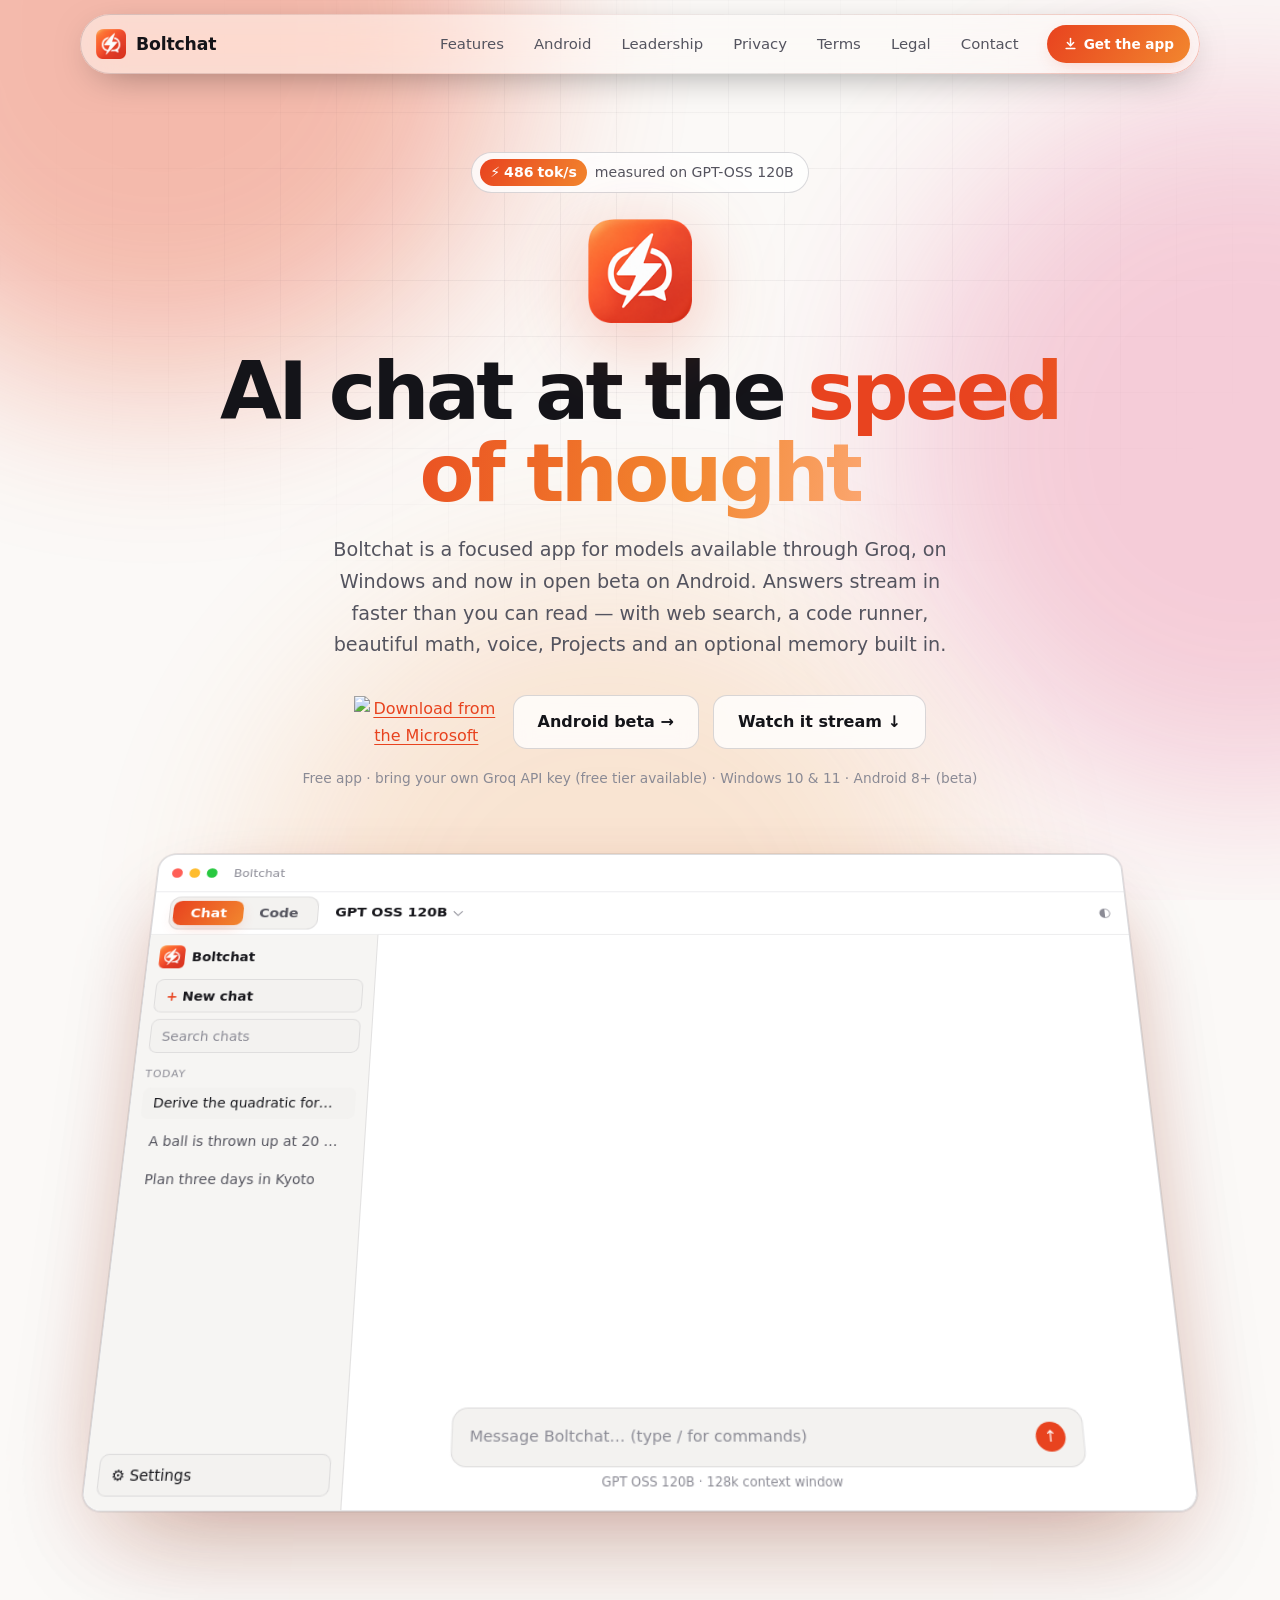
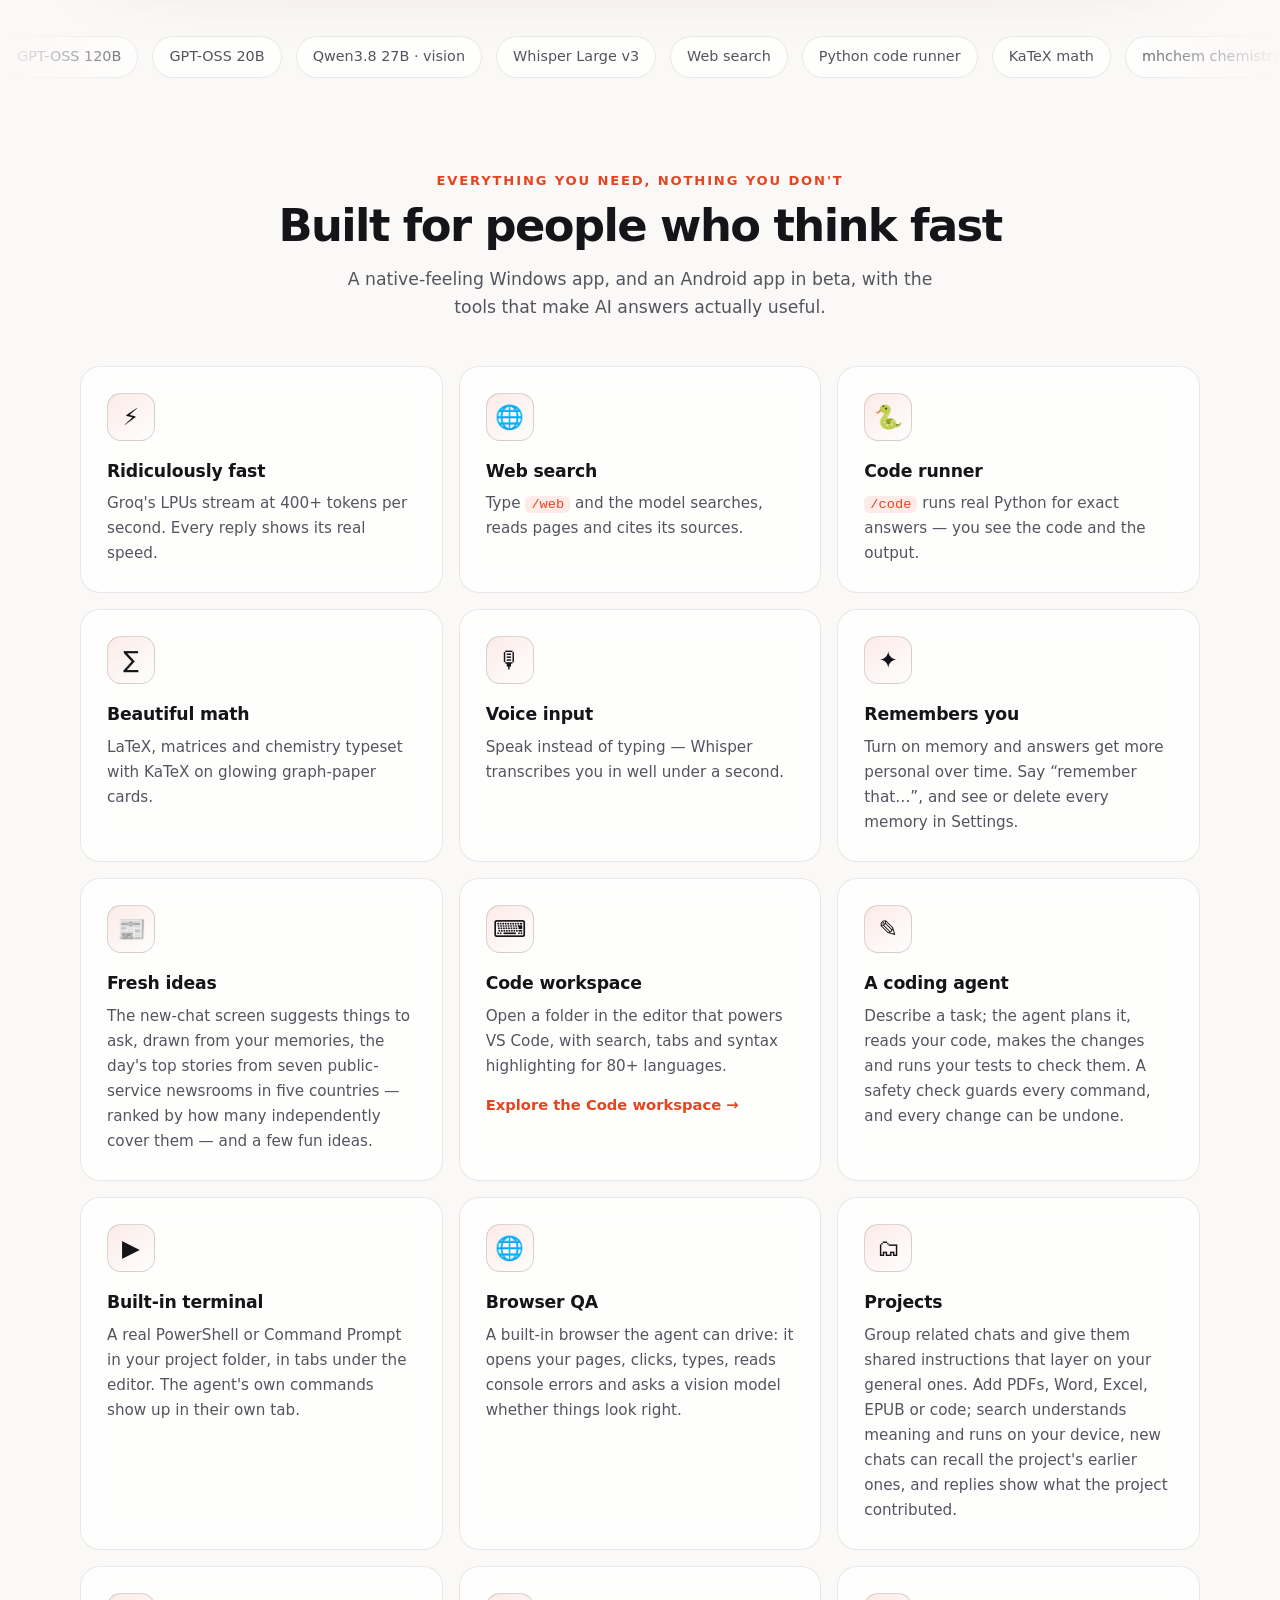
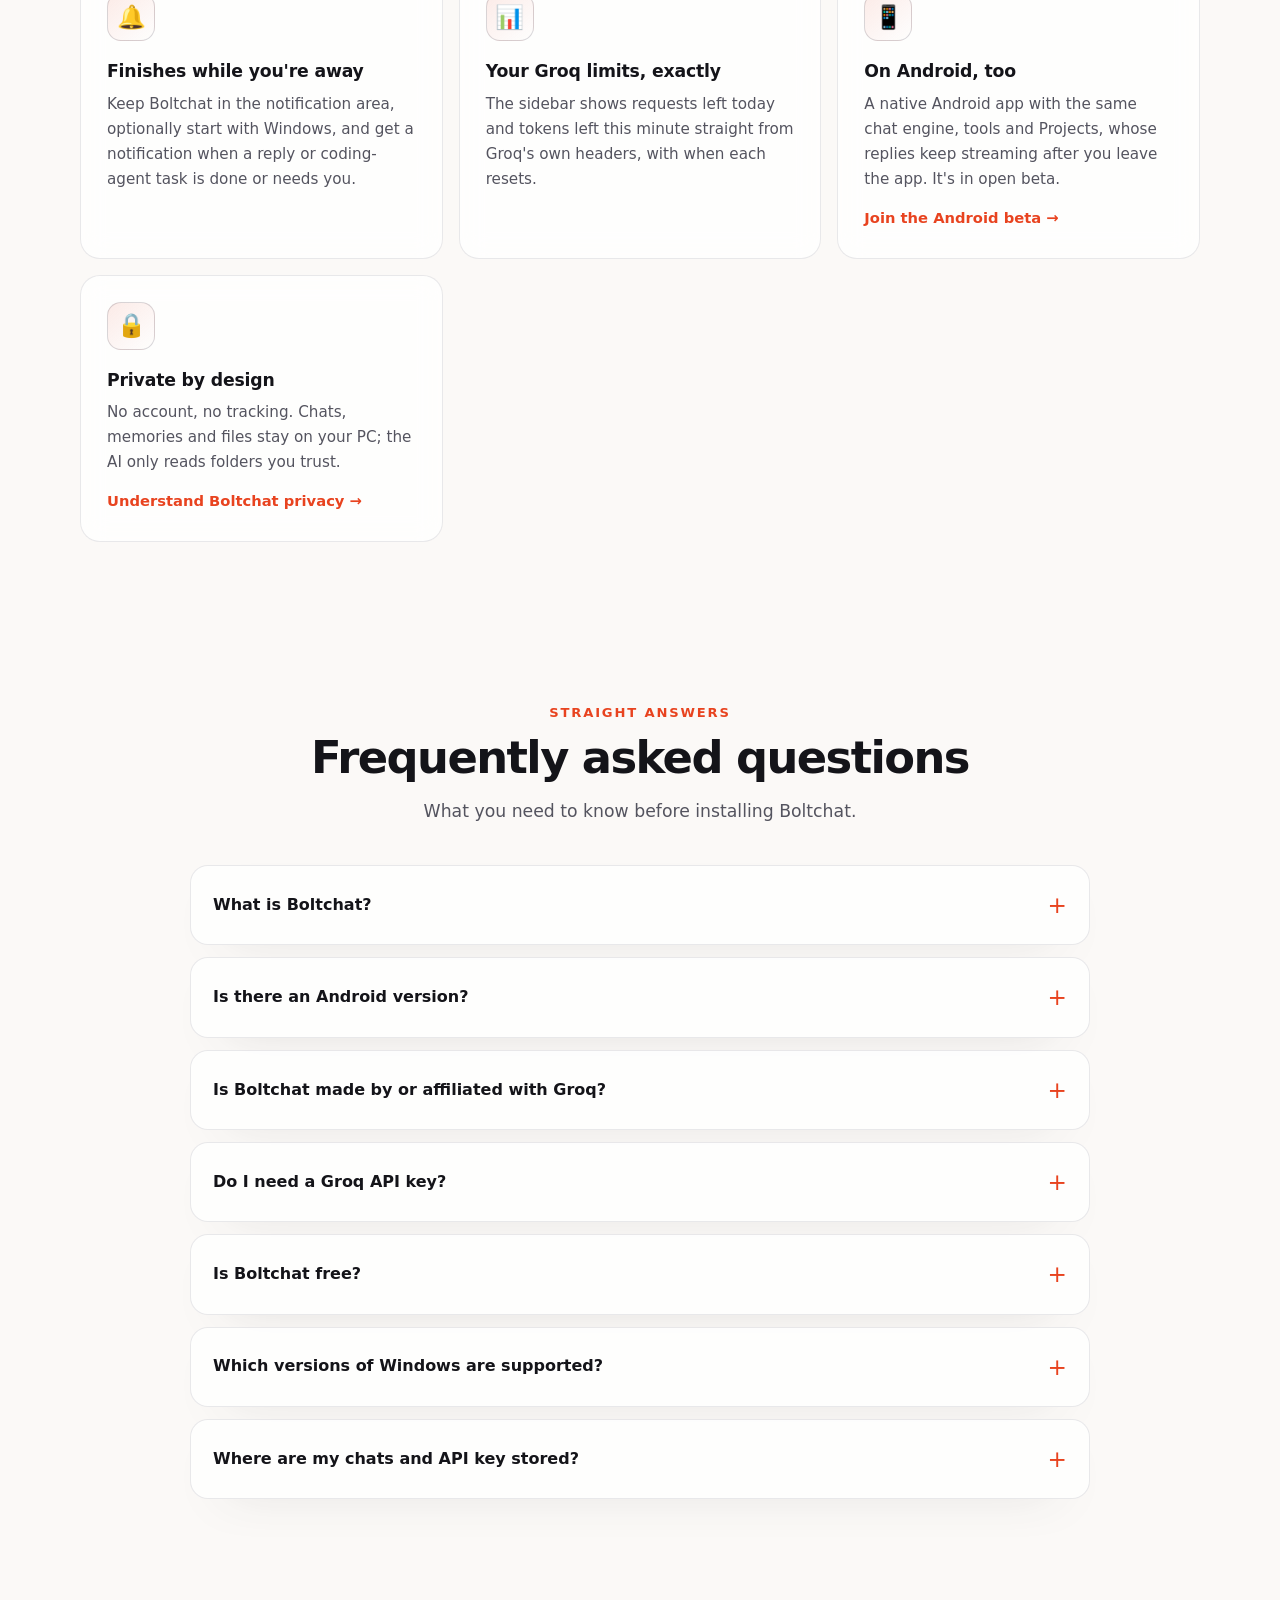
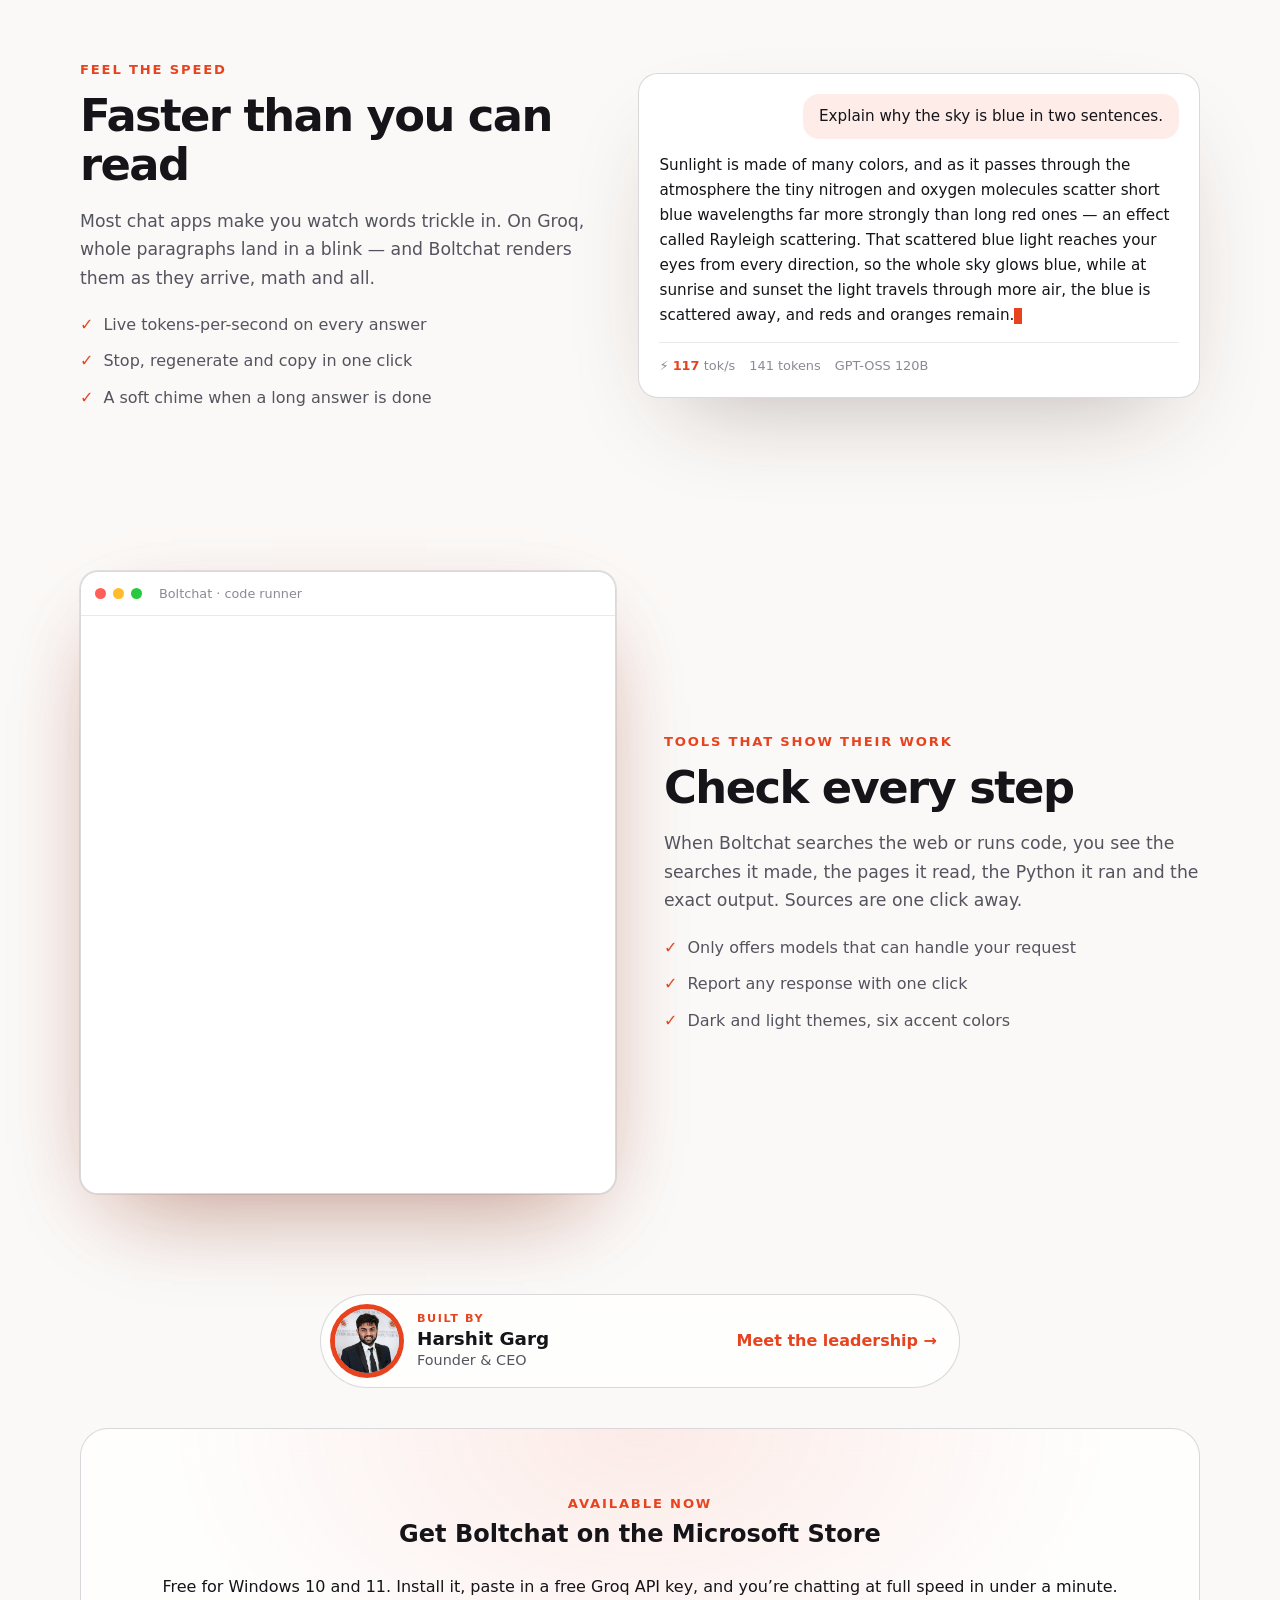
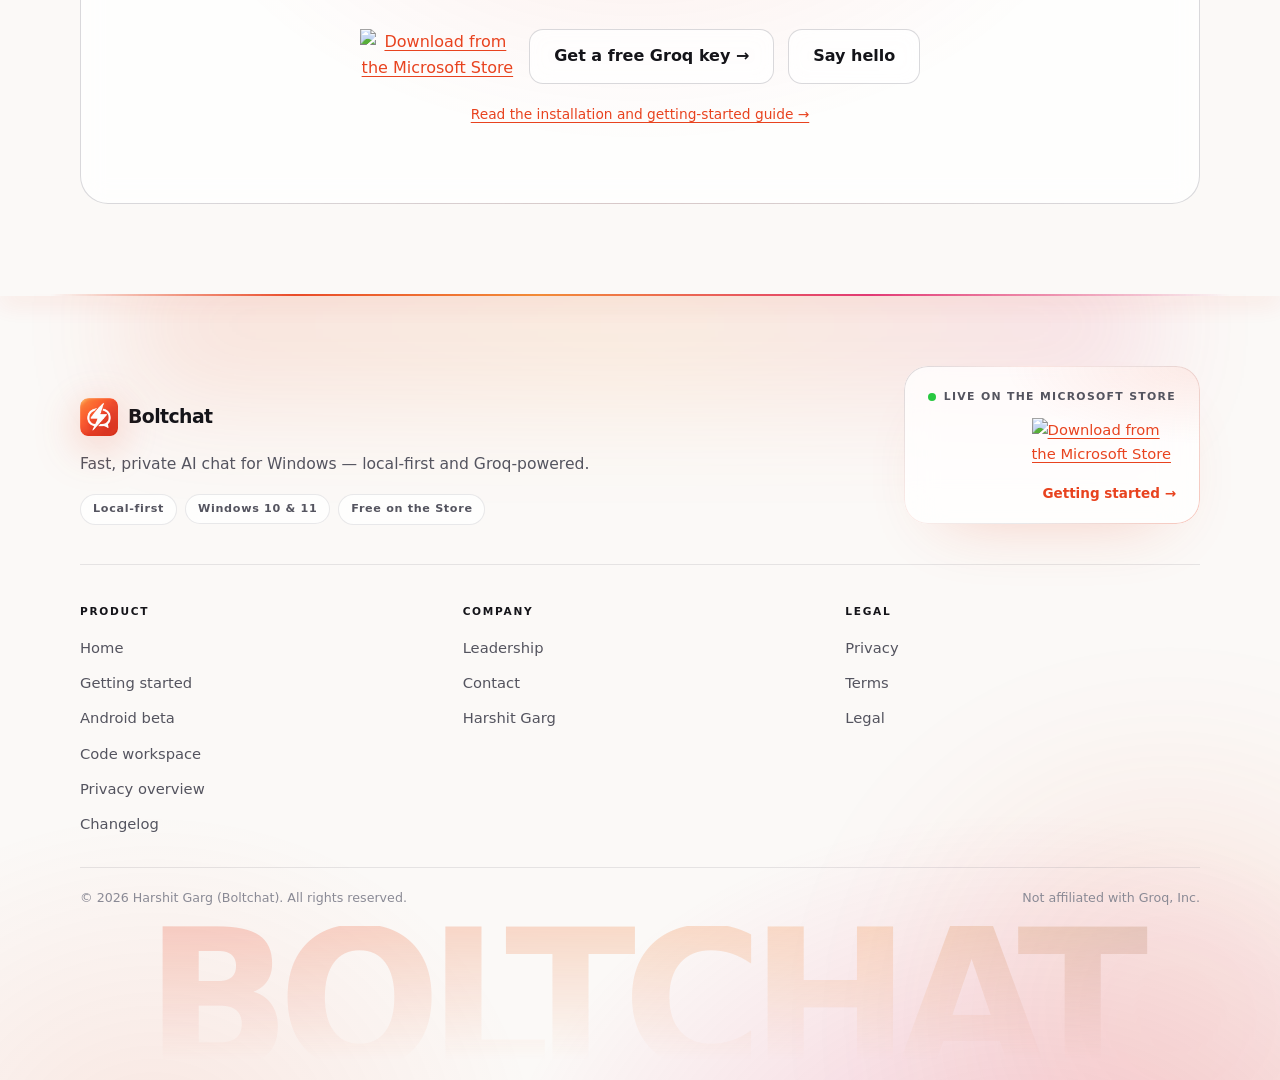
==== index.html @ f179d8ad "Add Android beta page, Projects and 2.6.0 release notes New android.html with a Formspree signup (sa" ====
<!doctype html>
<html lang="en">
<head>
  <meta charset="utf-8">
  <meta name="viewport" content="width=device-width, initial-scale=1">
  <title>Boltchat — Fast, Private AI Chat for Windows and Android</title>
  <meta name="description" content="Boltchat is a fast, private AI chat app for models on Groq: web search, code, voice, vision, memory, Projects and a coding workspace. Windows, Android beta.">
  <meta name="robots" content="index, follow, max-image-preview:large">
  <link rel="canonical" href="https://boltchat.harshit-garg.com/">
  <meta property="og:type" content="website">
  <meta property="og:site_name" content="Boltchat">
  <meta property="og:locale" content="en_US">
  <meta property="og:title" content="Boltchat — Fast, Private AI Chat for Windows and Android">
  <meta property="og:description" content="Fast, private AI chat for models on Groq on Windows and Android, with web search, code, voice, vision, memory, Projects and a coding workspace.">
  <meta property="og:url" content="https://boltchat.harshit-garg.com/">
  <meta property="og:image" content="https://boltchat.harshit-garg.com/assets/og-image.png">
  <meta property="og:image:width" content="1200">
  <meta property="og:image:height" content="630">
  <meta property="og:image:alt" content="Boltchat, a fast and private AI chat app for Windows">
  <meta name="twitter:card" content="summary_large_image">
  <meta name="twitter:title" content="Boltchat — Fast, Private AI Chat for Windows and Android">
  <meta name="twitter:description" content="Fast Windows AI chat for models on Groq, with useful tools and local-first privacy.">
  <meta name="twitter:image" content="https://boltchat.harshit-garg.com/assets/og-image.png">
  <meta name="twitter:image:alt" content="Boltchat, a fast and private AI chat app for Windows">
  <meta name="theme-color" media="(prefers-color-scheme: dark)" content="#07070a">
  <meta name="theme-color" media="(prefers-color-scheme: light)" content="#fbf9f7">
  <link rel="apple-touch-icon" href="assets/icon.png">
  <link rel="icon" href="assets/favicon.png">
  <link rel="stylesheet" href="style.css">
  <link rel="stylesheet" href="app-demo.css">
  <link rel="preconnect" href="https://cdn.jsdelivr.net" crossorigin>
  <link rel="preconnect" href="https://get.microsoft.com" crossorigin>
  <link rel="stylesheet" href="https://cdn.jsdelivr.net/npm/katex@0.16.11/dist/katex.min.css" crossorigin="anonymous">
  <script defer src="https://cdn.jsdelivr.net/npm/katex@0.16.11/dist/katex.min.js" crossorigin="anonymous"></script>
  <script type="application/ld+json">
  {
    "@context": "https://schema.org",
    "@graph": [
      {
        "@type": "WebSite",
        "@id": "https://boltchat.harshit-garg.com/#website",
        "url": "https://boltchat.harshit-garg.com/",
        "name": "Boltchat",
        "description": "The official website for Boltchat, a fast and private AI chat app for Windows and Android.",
        "inLanguage": "en-US"
      },
      {
        "@type": "SoftwareApplication",
        "@id": "https://boltchat.harshit-garg.com/#software",
        "name": "Boltchat",
        "url": "https://boltchat.harshit-garg.com/",
        "downloadUrl": "https://apps.microsoft.com/detail/9NXXLRNBMWG0",
        "description": "A fast, private Windows AI chat app for models available through Groq, with web search, code execution, voice, vision, optional memory, Projects and a reviewable coding workspace. An Android beta is available.",
        "image": "https://boltchat.harshit-garg.com/assets/og-image.png",
        "operatingSystem": "Windows 10, Windows 11",
        "applicationCategory": "UtilitiesApplication",
        "applicationSubCategory": "AI chat client",
        "softwareRequirements": "Windows 10 version 1809 or later or Windows 11, 64-bit; internet connection; Groq API key",
        "featureList": [
          "Streaming AI chat",
          "Web search with sources",
          "Python code execution",
          "Voice input and image understanding",
          "Optional local memory",
          "Projects with searchable files and shared instructions",
          "Background operation and notifications",
          "Code workspace with reviewable AI edits"
        ],
        "offers": {
          "@type": "Offer",
          "price": "0",
          "priceCurrency": "USD",
          "availability": "https://schema.org/InStock",
          "url": "https://apps.microsoft.com/detail/9NXXLRNBMWG0"
        },
        "author": {
          "@type": "Person",
          "@id": "https://boltchat.harshit-garg.com/leadership.html#harshit-garg",
          "name": "Harshit Garg",
          "url": "https://harshit-garg.com"
        },
        "publisher": {
          "@type": "Person",
          "@id": "https://boltchat.harshit-garg.com/leadership.html#harshit-garg",
          "name": "Harshit Garg"
        },
        "license": "https://opensource.org/license/mit",
        "isAccessibleForFree": true,
        "sameAs": "https://apps.microsoft.com/detail/9NXXLRNBMWG0"
      }
    ]
  }
  </script>
</head>
<body>
  <div class="aurora" aria-hidden="true"><span></span><span></span><span></span></div>
  <div class="grid-bg" aria-hidden="true"></div>

  <a class="skip" href="#main">Skip to content</a>
  <header class="site-header">
    <div class="nav-shell">
      <a class="brand" href="./"><img src="assets/icon-128.png" alt="" width="30" height="30">Boltchat</a>
      <nav class="nav" id="site-nav" aria-label="Main">
        <span class="nav-indicator" aria-hidden="true"></span>
          <a href="#features">Features</a>
          <a href="android.html">Android</a>
          <a href="leadership.html">Leadership</a>
          <a href="privacy.html">Privacy</a>
          <a href="terms.html">Terms</a>
          <a href="legal.html">Legal</a>
          <a href="contact.html">Contact</a>
      </nav>
      <a class="nav-cta" href="https://apps.microsoft.com/detail/9NXXLRNBMWG0" rel="noopener" title="Get Boltchat from the Microsoft Store"><svg class="nav-cta-icon" viewBox="0 0 24 24" fill="none" stroke="currentColor" stroke-width="2.4" stroke-linecap="round" stroke-linejoin="round" aria-hidden="true"><path d="M12 4v11"/><path d="m7 10.5 5 5 5-5"/><path d="M5 20h14"/></svg>Get the app</a>
      <button class="nav-toggle" type="button" aria-controls="site-nav" aria-expanded="false" aria-label="Open menu"><span></span><span></span></button>
      <div class="nav-progress" aria-hidden="true"></div>
    </div>
  </header>

  <main id="main">
    <section class="hero">
      <div class="wrap">
        <div class="badge reveal"><b>⚡ <span data-count="486">486</span> tok/s</b> measured on GPT-OSS 120B</div>
        <img class="hero-icon" src="assets/icon-128.png" alt="" width="104" height="104" fetchpriority="high">
        <h1 class="reveal" style="--d: .05s">AI chat at the <span class="shine">speed of thought</span></h1>
        <p class="lede reveal" style="--d: .12s">Boltchat is a focused app for models available through Groq, on Windows and now in open beta on Android. Answers stream in faster than you can read — with web search, a code runner, beautiful math, voice, Projects and an optional memory built in.</p>
        <div class="cta reveal" style="--d: .2s">
          <a class="store-badge" href="https://apps.microsoft.com/detail/9NXXLRNBMWG0" rel="noopener"><picture><source srcset="https://get.microsoft.com/images/en-us%20light.svg" media="(prefers-color-scheme: light)"><img src="https://get.microsoft.com/images/en-us%20dark.svg" width="200" height="72" alt="Download from the Microsoft Store"></picture></a>
          <a class="btn" href="android.html">Android beta →</a>
          <a class="btn" href="#demo">Watch it stream ↓</a>
        </div>
        <p class="fine reveal" style="--d: .26s">Free app · bring your own Groq API key (free tier available) · Windows 10 &amp; 11 · Android 8+ (beta)</p>

        <div class="stage">
          <div class="window">
            <div class="window-bar"><i></i><i></i><i></i><span>Boltchat</span></div>
            <div class="app" data-demo="hero">
              <p class="app-sr">Boltchat deriving the quadratic formula with every equation typeset on a glowing card, then switching to the Code workspace, where the agent plans a change, edits store.js, runs the tests and reports 8 of 8 passing.</p>
              <div class="app-canvas" data-mode="chat" aria-hidden="true">
                <div class="app-top">
                  <div class="app-mode"><span class="app-mode-pill"></span><button type="button" data-go="chat" tabindex="-1">Chat</button><button type="button" data-go="code" tabindex="-1">Code</button></div>
                  <span class="app-model">GPT OSS 120B</span>
                  <span class="app-theme">◐</span>
                </div>

                <div class="scene scene-chat is-active" data-scene="chat" data-ms="620" data-hold="3400">
                  <aside class="app-side">
                    <div class="app-brand"><img src="assets/icon-128.png" alt="" width="22" height="22">Boltchat</div>
                    <div class="app-new"><b>+</b> New chat</div>
                    <div class="app-search">Search chats</div>
                    <div class="app-label">Today</div>
                    <div class="app-chat active">Derive the quadratic formula…</div>
                    <div class="app-chat">A ball is thrown up at 20 m/s…</div>
                    <div class="app-chat">Plan three days in Kyoto</div>
                    <div class="app-settings">⚙ Settings</div>
                  </aside>
                  <div class="app-main">
                    <div class="thread">
                      <div class="bubble" data-at="1">Derive the quadratic formula by completing the square. Box the final result.</div>
                      <div class="reasoning" data-at="2">Reasoning</div>
                      <div class="math-card" data-at="3">
                        <div class="math-row"><span>Start with the general quadratic</span><span data-tex="ax^2+bx+c=0,\quad a\neq 0">ax² + bx + c = 0,  a ≠ 0</span></div>
                        <div class="math-row" data-at="4"><span>Divide by <i>a</i></span><span data-tex="x^2+\dfrac{b}{a}x+\dfrac{c}{a}=0">x² + (b/a)x + c/a = 0</span></div>
                        <div class="math-row" data-at="5"><span>Complete the square</span><span data-tex="\left(x+\dfrac{b}{2a}\right)^2=\dfrac{b^2-4ac}{4a^2}">(x + b/2a)² = (b² − 4ac) / 4a²</span></div>
                        <div class="math-row" data-at="6"><span>Take square roots</span><span data-tex="x+\dfrac{b}{2a}=\pm\dfrac{\sqrt{b^2-4ac}}{2a}">x + b/2a = ±√(b² − 4ac) / 2a</span></div>
                        <div class="math-row result" data-at="7"><span data-tex="\boxed{x=\dfrac{-b\pm\sqrt{b^2-4ac}}{2a}}">x = (−b ± √(b² − 4ac)) / 2a</span></div>
                      </div>
                    </div>
                    <div class="composer">
                      <div class="composer-box">Message Boltchat…  (type / for commands)<span class="send">↑</span></div>
                      <div class="composer-meta">GPT OSS 120B · 128k context window<span data-at="8"> · <b>⚡ 486 tok/s</b></span></div>
                    </div>
                  </div>
                </div>

                <div class="scene scene-code" data-scene="code" data-ms="850" data-hold="3800">
                  <nav class="rail"><span class="active"><svg viewBox="0 0 24 24" fill="none" stroke="currentColor" stroke-width="1.8" stroke-linecap="round" stroke-linejoin="round"><path d="M14 3H7a2 2 0 0 0-2 2v14a2 2 0 0 0 2 2h10a2 2 0 0 0 2-2V8z"/><path d="M14 3v5h5"/></svg></span><span><svg viewBox="0 0 24 24" fill="none" stroke="currentColor" stroke-width="1.8" stroke-linecap="round" stroke-linejoin="round"><circle cx="11" cy="11" r="6"/><path d="m20 20-4.5-4.5"/></svg></span><span><svg viewBox="0 0 24 24" fill="none" stroke="currentColor" stroke-width="1.8" stroke-linecap="round" stroke-linejoin="round"><path d="M12 3l1.8 5.2L19 10l-5.2 1.8L12 17l-1.8-5.2L5 10l5.2-1.8z"/></svg></span><span><svg viewBox="0 0 24 24" fill="none" stroke="currentColor" stroke-width="1.8" stroke-linecap="round" stroke-linejoin="round"><circle cx="12" cy="12" r="9"/><path d="M3 12h18M12 3a14 14 0 0 1 0 18M12 3a14 14 0 0 0 0 18"/></svg></span><span><svg viewBox="0 0 24 24" fill="none" stroke="currentColor" stroke-width="1.8" stroke-linecap="round" stroke-linejoin="round"><rect x="3" y="4" width="18" height="16" rx="2"/><path d="m7 9 3 3-3 3M13 15h4"/></svg></span></nav>
                  <div class="explorer">
                    <div class="explorer-title">TODO-LIB</div>
                    <div class="node"><span class="twisty open">›</span><svg class="folder" viewBox="0 0 16 16"><path fill="currentColor" d="M1.5 4A1.5 1.5 0 0 1 3 2.5h3.2l1.3 1.5H13A1.5 1.5 0 0 1 14.5 5.5V12A1.5 1.5 0 0 1 13 13.5H3A1.5 1.5 0 0 1 1.5 12z"/></svg>src</div>
                    <div class="node child"><i class="i-js">JS</i>ids.js</div>
                    <div class="node child"><i class="i-js">JS</i>index.js</div>
                    <div class="node child selected"><i class="i-js">JS</i>store.js</div>
                    <div class="node"><span class="twisty">›</span><svg class="folder" viewBox="0 0 16 16"><path fill="currentColor" d="M1.5 4A1.5 1.5 0 0 1 3 2.5h3.2l1.3 1.5H13A1.5 1.5 0 0 1 14.5 5.5V12A1.5 1.5 0 0 1 13 13.5H3A1.5 1.5 0 0 1 1.5 12z"/></svg>test</div>
                    <div class="node"><i class="i-json">{}</i>package.json</div>
                    <div class="node"><i class="i-md">M↓</i>README.md</div>
                  </div>
                  <div class="editor">
                    <div class="tabs"><span class="tab active"><i class="i-js">JS</i>store.js</span><span class="tab"><i class="i-js">JS</i>run.js</span></div>
                    <div class="crumbs">todo-lib › src › store.js</div>
                    <div class="code"><span class="ln">  <span class="k">function</span> <span class="f">list</span>({ <span class="v">status</span> = <span class="s">'all'</span>, <span class="v">sort</span> = <span class="s">'created'</span> } = {}) {</span><span class="ln">    <span class="k">let</span> <span class="v">out</span> = <span class="v">todos</span>.<span class="f">filter</span>(<span class="v">t</span> =&gt; <span class="f">matches</span>(<span class="v">t</span>, <span class="v">status</span>));</span><span class="ln">    <span class="k">if</span> (<span class="v">sort</span> === <span class="s">'priority'</span>) <span class="v">out</span> = <span class="f">byPriority</span>(<span class="v">out</span>);</span><span class="ln add" data-at="4">    <span class="k">const</span> <span class="v">seen</span> = <span class="k">new</span> <span class="f">Set</span>();</span><span class="ln add" data-at="4">    <span class="v">out</span> = <span class="v">out</span>.<span class="f">filter</span>(<span class="v">t</span> =&gt; {</span><span class="ln add" data-at="4">      <span class="k">const</span> <span class="v">key</span> = <span class="v">t</span>.<span class="v">title</span>.<span class="f">toLowerCase</span>();</span><span class="ln add" data-at="4">      <span class="k">if</span> (<span class="v">seen</span>.<span class="f">has</span>(<span class="v">key</span>)) <span class="k">return</span> <span class="k">false</span>;</span><span class="ln add" data-at="4">      <span class="v">seen</span>.<span class="f">add</span>(<span class="v">key</span>);</span><span class="ln add" data-at="4">      <span class="k">return</span> <span class="k">true</span>;</span><span class="ln add" data-at="4">    });</span><span class="ln">    <span class="k">return</span> <span class="v">out</span>.<span class="f">map</span>(<span class="v">t</span> =&gt; ({ ...<span class="v">t</span> }));</span><span class="ln">  }</span></div>
                    <div class="terminal">
                      <span class="term-tab">1: powershell</span>
                      <span class="term-line" data-at="5">PS todo-lib&gt; node test/run.js</span>
                      <span class="term-line" data-at="6">ok   list dedupes titles, keeping first occurrence</span>
                      <span class="term-line" data-at="6"><span class="ok">8/8 passed</span></span>
                    </div>
                  </div>
                  <aside class="ai-panel">
                    <div class="ai-head"><b>AI</b>Dedupe titles in list()</div>
                    <div class="bubble" data-at="1">Make list() drop duplicate titles, keeping the first. Keep the tests green.</div>
                    <div class="plan" data-at="2">
                      <strong>Plan</strong>
                      <span data-done="3">Read src/store.js</span>
                      <span data-done="4">Dedupe titles in list()</span>
                      <span data-done="6">Run the tests</span>
                      <span data-done="7">Summarize the change</span>
                    </div>
                    <div class="step" data-at="3">📄 Read src/store.js</div>
                    <div class="step" data-at="4">✎ Edited src/store.js <em>+7</em> <span class="del">−0</span></div>
                    <div class="step" data-at="6">▶ Ran node test/run.js · <em>passed</em></div>
                    <div class="ai-answer" data-at="7">Done: list() now keeps the first of each title (case-insensitive). All 8 tests pass.</div>
                  </aside>
                </div>
              </div>
            </div>
          </div>
        </div>
      </div>
    </section>

    <div class="marquee" aria-hidden="true">
      <div class="marquee-track">
        <span>GPT-OSS 120B</span><span>GPT-OSS 20B</span><span>Qwen3.8 27B · vision</span><span>Whisper Large v3</span><span>Web search</span><span>Python code runner</span><span>KaTeX math</span><span>mhchem chemistry</span><span>Voice input</span><span>Memory</span><span>Code workspace</span><span>Terminal</span><span>Browser QA</span><span>Streaming at 400+ tok/s</span>
        <span>GPT-OSS 120B</span><span>GPT-OSS 20B</span><span>Qwen3.8 27B · vision</span><span>Whisper Large v3</span><span>Web search</span><span>Python code runner</span><span>KaTeX math</span><span>mhchem chemistry</span><span>Voice input</span><span>Memory</span><span>Code workspace</span><span>Terminal</span><span>Browser QA</span><span>Streaming at 400+ tok/s</span>
      </div>
    </div>

    <section class="section" id="features">
      <div class="wrap">
        <div class="center reveal">
          <div class="eyebrow">Everything you need, nothing you don't</div>
          <h2>Built for people who think fast</h2>
          <p class="sub">A native-feeling Windows app, and an Android app in beta, with the tools that make AI answers actually useful.</p>
        </div>
        <div class="features">
          <div class="card reveal" style="--d: 0s"><div class="ico">⚡</div><h3>Ridiculously fast</h3><p>Groq's LPUs stream at 400+ tokens per second. Every reply shows its real speed.</p></div>
          <div class="card reveal" style="--d: .06s"><div class="ico">🌐</div><h3>Web search</h3><p>Type <code>/web</code> and the model searches, reads pages and cites its sources.</p></div>
          <div class="card reveal" style="--d: .12s"><div class="ico">🐍</div><h3>Code runner</h3><p><code>/code</code> runs real Python for exact answers — you see the code and the output.</p></div>
          <div class="card reveal" style="--d: .18s"><div class="ico">∑</div><h3>Beautiful math</h3><p>LaTeX, matrices and chemistry typeset with KaTeX on glowing graph-paper cards.</p></div>
          <div class="card reveal" style="--d: .24s"><div class="ico">🎙</div><h3>Voice input</h3><p>Speak instead of typing — Whisper transcribes you in well under a second.</p></div>
          <div class="card reveal" style="--d: .3s"><div class="ico">✦</div><h3>Remembers you</h3><p>Turn on memory and answers get more personal over time. Say “remember that…”, and see or delete every memory in Settings.</p></div>
          <div class="card reveal" style="--d: .36s"><div class="ico">📰</div><h3>Fresh ideas</h3><p>The new-chat screen suggests things to ask, drawn from your memories, the day's top stories from seven public-service newsrooms in five countries — ranked by how many independently cover them — and a few fun ideas.</p></div>
          <div class="card reveal" style="--d: .42s"><div class="ico">⌨</div><h3>Code workspace</h3><p>Open a folder in the editor that powers VS Code, with search, tabs and syntax highlighting for 80+ languages.</p><a class="card-link" href="code-workspace.html">Explore the Code workspace →</a></div>
          <div class="card reveal" style="--d: .48s"><div class="ico">✎</div><h3>A coding agent</h3><p>Describe a task; the agent plans it, reads your code, makes the changes and runs your tests to check them. A safety check guards every command, and every change can be undone.</p></div>
          <div class="card reveal" style="--d: .54s"><div class="ico">▶</div><h3>Built-in terminal</h3><p>A real PowerShell or Command Prompt in your project folder, in tabs under the editor. The agent's own commands show up in their own tab.</p></div>
          <div class="card reveal" style="--d: .6s"><div class="ico">🌐</div><h3>Browser QA</h3><p>A built-in browser the agent can drive: it opens your pages, clicks, types, reads console errors and asks a vision model whether things look right.</p></div>
          <div class="card reveal" style="--d: .66s"><div class="ico">🗂</div><h3>Projects</h3><p>Group related chats and give them shared instructions that layer on your general ones. Add PDFs, Word, Excel, EPUB or code; search understands meaning and runs on your device, new chats can recall the project's earlier ones, and replies show what the project contributed.</p></div>
          <div class="card reveal" style="--d: .72s"><div class="ico">🔔</div><h3>Finishes while you're away</h3><p>Keep Boltchat in the notification area, optionally start with Windows, and get a notification when a reply or coding-agent task is done or needs you.</p></div>
          <div class="card reveal" style="--d: .78s"><div class="ico">📊</div><h3>Your Groq limits, exactly</h3><p>The sidebar shows requests left today and tokens left this minute straight from Groq's own headers, with when each resets.</p></div>
          <div class="card reveal" style="--d: .84s"><div class="ico">📱</div><h3>On Android, too</h3><p>A native Android app with the same chat engine, tools and Projects, whose replies keep streaming after you leave the app. It's in open beta.</p><a class="card-link" href="android.html">Join the Android beta →</a></div>
          <div class="card reveal" style="--d: .9s"><div class="ico">🔒</div><h3>Private by design</h3><p>No account, no tracking. Chats, memories and files stay on your PC; the AI only reads folders you trust.</p><a class="card-link" href="private-ai-chat.html">Understand Boltchat privacy →</a></div>
        </div>
      </div>
    </section>

    <section class="section" id="faq">
      <div class="wrap faq-wrap">
        <div class="center reveal">
          <div class="eyebrow">Straight answers</div>
          <h2>Frequently asked questions</h2>
          <p class="sub">What you need to know before installing Boltchat.</p>
        </div>
        <div class="faq-list reveal" style="--d: .08s">
          <details>
            <summary>What is Boltchat?</summary>
            <p>Boltchat is a free app, for Windows and in open beta on Android, for chatting with models available through Groq. It adds web search, Python code execution, voice input, image understanding, optional memory and a coding workspace around those models.</p>
          </details>
          <details>
            <summary>Is there an Android version?</summary>
            <p>Yes, in open beta. It has the same chat engine, web search, Python, math, voice, optional memory and Projects as the Windows app, and replies keep streaming after you leave it. It has no Code workspace. <a href="android.html">Leave your email on the Android page</a> and the tester link appears right there.</p>
          </details>
          <details>
            <summary>Is Boltchat made by or affiliated with Groq?</summary>
            <p>No. Boltchat is an independent app created and published by Harshit Garg. It connects directly to Groq using the API key you provide, but it is not affiliated with, endorsed by or sponsored by Groq, Inc.</p>
          </details>
          <details>
            <summary>Do I need a Groq API key?</summary>
            <p>Yes. Boltchat uses your own Groq API key, which you can create from your Groq account. A free Groq tier may be available, subject to Groq's current limits and terms.</p>
          </details>
          <details>
            <summary>Is Boltchat free?</summary>
            <p>The Boltchat app is free to install from the Microsoft Store. Your use of Groq is governed separately by Groq's limits, pricing and terms.</p>
          </details>
          <details>
            <summary>Which versions of Windows are supported?</summary>
            <p>Boltchat supports 64-bit Windows 10 version 1809 or later and Windows 11. An internet connection is required because the AI models run on Groq's servers.</p>
          </details>
          <details>
            <summary>Where are my chats and API key stored?</summary>
            <p>Chats and optional memories are stored on your PC. An API key entered in the app is protected with Windows data protection. Messages and selected content are sent directly to Groq when needed to answer your requests. Read the <a href="privacy.html">full privacy policy</a> for exact details.</p>
          </details>
        </div>
      </div>
    </section>

    <section class="section" id="demo">
      <div class="wrap demo-grid">
        <div class="reveal">
          <div class="eyebrow">Feel the speed</div>
          <h2>Faster than you can read</h2>
          <p class="sub">Most chat apps make you watch words trickle in. On Groq, whole paragraphs land in a blink — and Boltchat renders them as they arrive, math and all.</p>
          <ul class="checks">
            <li>Live tokens-per-second on every answer</li>
            <li>Stop, regenerate and copy in one click</li>
            <li>A soft chime when a long answer is done</li>
          </ul>
        </div>
        <div class="demo reveal" style="--d: .1s">
          <div class="demo-q">Explain why the sky is blue in two sentences.</div>
          <div class="demo-a" data-text="Sunlight is made of many colors, and as it passes through the atmosphere the tiny nitrogen and oxygen molecules scatter short blue wavelengths far more strongly than long red ones — an effect called Rayleigh scattering. That scattered blue light reaches your eyes from every direction, so the whole sky glows blue, while at sunrise and sunset the light travels through more air, the blue is scattered away, and reds and oranges remain."></div>
          <div class="demo-stats"><span>⚡ <b data-demo-speed>—</b> tok/s</span><span><span data-demo-tokens>0</span> tokens</span><span>GPT-OSS 120B</span></div>
        </div>
      </div>
    </section>

    <section class="section">
      <div class="wrap split">
        <div class="window reveal">
          <div class="window-bar"><i></i><i></i><i></i><span>Boltchat · code runner</span></div>
          <div class="app app-compact" data-demo="tools">
            <p class="app-sr">Boltchat answering a physics question: it shows the Python it ran, the exact output, and the formulas typeset on a glowing card.</p>
            <div class="app-canvas" data-mode="chat" aria-hidden="true">
              <div class="scene scene-chat is-active" data-scene="chat" data-ms="480" data-hold="4200">
                <div class="thread">
                  <div class="bubble" data-at="1"><span class="chip">⟳ Run code</span><br>A ball is thrown up at 20 m/s. Find the max height and time in the air (g = 9.81).</div>
                  <div class="tool-card" data-at="2">
                    <div class="tool-head"><span>Used the code runner · 1 Python run</span><b>✓</b></div>
                    <div class="tool-body">
                      <span>Ran Python</span>
                      <div class="run-code"><span data-at="3"><span class="v">v0</span> = <span class="n">20.0</span></span><span data-at="4"><span class="v">g</span> = <span class="n">9.81</span></span><span data-at="5"><span class="v">t_up</span> = <span class="v">v0</span> / <span class="v">g</span></span><span data-at="6"><span class="v">h_max</span> = <span class="v">v0</span>**<span class="n">2</span> / (<span class="n">2</span>*<span class="v">g</span>)</span><span data-at="7"><span class="v">t_up</span>, <span class="v">h_max</span>, <span class="n">2</span>*<span class="v">t_up</span></span></div>
                      <div class="run-out" data-at="8">(2.0387, 20.3874, 4.0775)</div>
                    </div>
                  </div>
                  <div class="answer-head" data-at="9">Max height ≈ 20.39 m · time in the air ≈ 4.08 s</div>
                  <div class="math-card" data-at="10">
                    <div class="math-row"><span>Time to the top</span><span data-tex="t_{\uparrow}=\dfrac{v_0}{g}\approx 2.04\,\text{s}">t↑ = v₀ / g ≈ 2.04 s</span></div>
                    <div class="math-row" data-at="11"><span>Maximum height</span><span data-tex="h_{\max}=\dfrac{v_0^2}{2g}\approx 20.39\,\text{m}">h_max = v₀² / 2g ≈ 20.39 m</span></div>
                  </div>
                </div>
              </div>
            </div>
          </div>
        </div>
        <div class="reveal" style="--d: .1s">
          <div class="eyebrow">Tools that show their work</div>
          <h2>Check every step</h2>
          <p class="sub">When Boltchat searches the web or runs code, you see the searches it made, the pages it read, the Python it ran and the exact output. Sources are one click away.</p>
          <ul class="checks">
            <li>Only offers models that can handle your request</li>
            <li>Report any response with one click</li>
            <li>Dark and light themes, six accent colors</li>
          </ul>
        </div>
      </div>
    </section>

    <section class="wrap">
      <a class="founder reveal" href="leadership.html">
        <img src="assets/harshit-garg-450.jpg" alt="Harshit Garg" width="64" height="64" loading="lazy" decoding="async">
        <span class="founder-text"><span class="eyebrow">Built by</span><strong>Harshit Garg</strong><span>Founder &amp; CEO</span></span>
        <span class="founder-cta">Meet the leadership →</span>
      </a>
    </section>

    <section class="wrap">
      <div class="final reveal">
        <div class="eyebrow">Available now</div>
        <h2>Get Boltchat on the Microsoft Store</h2>
        <p class="sub" style="margin: 0 auto 28px">Free for Windows 10 and 11. Install it, paste in a free Groq API key, and you’re chatting at full speed in under a minute.</p>
        <div class="cta">
          <a class="store-badge big" href="https://apps.microsoft.com/detail/9NXXLRNBMWG0" rel="noopener"><picture><source srcset="https://get.microsoft.com/images/en-us%20light.svg" media="(prefers-color-scheme: light)"><img src="https://get.microsoft.com/images/en-us%20dark.svg" width="200" height="72" alt="Download from the Microsoft Store"></picture></a>
          <a class="btn" href="https://console.groq.com/keys" rel="noopener">Get a free Groq key →</a>
          <a class="btn" href="contact.html">Say hello</a>
        </div>
        <p class="fine"><a href="getting-started.html">Read the installation and getting-started guide →</a></p>
      </div>
    </section>
  </main>

  <footer class="site-footer">
    <div class="footer-glow" aria-hidden="true"></div>
    <div class="wrap">
      <div class="footer-top">
        <div class="footer-brand">
          <a class="brand" href="./"><img src="assets/icon-128.png" alt="" width="38" height="38">Boltchat</a>
          <p class="footer-tag">Fast, private AI chat for Windows — local-first and Groq-powered.</p>
          <div class="footer-pills">
            <span>Local-first</span>
            <span>Windows 10 &amp; 11</span>
            <span>Free on the Store</span>
          </div>
        </div>
        <div class="footer-cta">
          <div class="footer-live"><i></i> Live on the Microsoft Store</div>
          <a class="store-badge" href="https://apps.microsoft.com/detail/9NXXLRNBMWG0" rel="noopener"><picture><source srcset="https://get.microsoft.com/images/en-us%20light.svg" media="(prefers-color-scheme: light)"><img src="https://get.microsoft.com/images/en-us%20dark.svg" width="200" height="72" alt="Download from the Microsoft Store"></picture></a>
          <a class="footer-start" href="getting-started.html">Getting started →</a>
        </div>
      </div>
      <div class="footer-grid">
        <nav class="footer-col" aria-label="Product">
          <strong>Product</strong>
          <a href="./">Home</a>
          <a href="getting-started.html">Getting started</a>
          <a href="android.html">Android beta</a>
          <a href="code-workspace.html">Code workspace</a>
          <a href="private-ai-chat.html">Privacy overview</a>
          <a href="changelog.html">Changelog</a>
        </nav>
        <nav class="footer-col" aria-label="Company">
          <strong>Company</strong>
          <a href="leadership.html">Leadership</a>
          <a href="contact.html">Contact</a>
          <a href="https://harshit-garg.com" rel="noopener">Harshit Garg</a>
        </nav>
        <nav class="footer-col" aria-label="Legal">
          <strong>Legal</strong>
          <a href="privacy.html">Privacy</a>
          <a href="terms.html">Terms</a>
          <a href="legal.html">Legal</a>
        </nav>
      </div>
      <div class="footer-bar">
        <span>© 2026 Harshit Garg (Boltchat). All rights reserved.</span>
        <span>Not affiliated with Groq, Inc.</span>
      </div>
    </div>
    <p class="footer-wordmark" aria-hidden="true">BOLTCHAT</p>
  </footer>
  <script src="site.js"></script>
</body>
</html>
---- style.css ----
:root {
  --bg: #07070a;
  --bg-elev: rgba(22, 22, 28, 0.72);
  --bg-solid: #121217;
  --border: rgba(255, 255, 255, 0.09);
  --border-strong: rgba(255, 255, 255, 0.16);
  --text: #f1f1f5;
  --muted: #a4a4b2;
  --faint: #6d6d7a;
  --accent: #ff5a36;
  --accent-2: #ff9a3d;
  --accent-3: #ff3d7f;
  --accent-soft: rgba(255, 90, 54, 0.16);
  --glow: rgba(255, 90, 54, 0.45);
  --shadow: 0 40px 120px -40px rgba(0, 0, 0, 0.9);
  color-scheme: dark;
}

@media (prefers-color-scheme: light) {
  :root {
    --bg: #fbf9f7;
    --bg-elev: rgba(255, 255, 255, 0.78);
    --bg-solid: #ffffff;
    --border: rgba(20, 20, 40, 0.09);
    --border-strong: rgba(20, 20, 40, 0.16);
    --text: #141419;
    --muted: #54545f;
    --faint: #8a8a95;
    --accent: #e8431f;
    --accent-2: #f2862e;
    --accent-3: #e0306e;
    --accent-soft: rgba(232, 67, 31, 0.1);
    --glow: rgba(232, 67, 31, 0.3);
    --shadow: 0 40px 100px -40px rgba(40, 20, 10, 0.3);
    color-scheme: light;
  }
}

* { box-sizing: border-box; }
html { scroll-behavior: smooth; }
body {
  margin: 0;
  min-height: 100vh;
  background: var(--bg);
  color: var(--text);
  font: 16px/1.65 "Segoe UI Variable Text", "Segoe UI", system-ui, -apple-system, sans-serif;
  -webkit-font-smoothing: antialiased;
  overflow-x: hidden;
}
a { color: var(--accent); text-underline-offset: 3px; }
img { max-width: 100%; display: block; }
code { font: 0.9em "Cascadia Code", Consolas, monospace; padding: 1px 6px; border-radius: 6px; background: var(--accent-soft); color: var(--accent); }
::selection { background: var(--accent); color: #fff; }

.wrap { width: min(1120px, 100% - 32px); margin: 0 auto; position: relative; }

/* ---------- Aurora background: three blurred orbs drifting slowly ---------- */
.aurora { position: fixed; inset: 0; z-index: -2; overflow: hidden; pointer-events: none; }
.aurora span {
  position: absolute;
  width: 55vmax; height: 55vmax;
  border-radius: 50%;
  filter: blur(90px);
  opacity: 0.35;
  animation: drift 26s ease-in-out infinite alternate;
}
.aurora span:nth-child(1) { background: var(--accent); top: -25vmax; left: -15vmax; }
.aurora span:nth-child(2) { background: var(--accent-3); top: 10vh; right: -25vmax; animation-duration: 32s; animation-delay: -8s; opacity: 0.22; }
.aurora span:nth-child(3) { background: var(--accent-2); bottom: -30vmax; left: 20vw; animation-duration: 38s; animation-delay: -16s; opacity: 0.18; }
@keyframes drift {
  0% { transform: translate(0, 0) scale(1); }
  50% { transform: translate(8vw, 6vh) scale(1.12); }
  100% { transform: translate(-6vw, 10vh) scale(0.94); }
}
/* faint grid that fades out toward the edges */
.grid-bg {
  position: fixed; inset: 0; z-index: -1; pointer-events: none;
  background-image:
    linear-gradient(var(--border) 1px, transparent 1px),
    linear-gradient(90deg, var(--border) 1px, transparent 1px);
  background-size: 56px 56px;
  mask-image: radial-gradient(ellipse 70% 55% at 50% 30%, #000 20%, transparent 75%);
  opacity: 0.55;
}

/* ---------- Header: floating glass pill ---------- */
.skip {
  position: fixed; top: 10px; left: 10px; z-index: 100;
  padding: 8px 14px; border-radius: 10px;
  background: var(--accent); color: #fff; font-weight: 700; text-decoration: none;
  transform: translateY(-160%);
  transition: transform 0.2s;
}
.skip:focus { transform: none; }

.site-header { position: sticky; top: 14px; z-index: 30; padding: 0 12px; }
.nav-shell {
  position: relative;
  display: flex; align-items: center; gap: 14px;
  width: min(1120px, 100%);
  height: 60px;
  margin: 0 auto;
  padding: 0 10px 0 16px;
  border-radius: 999px;
  background: color-mix(in srgb, var(--bg) 55%, transparent);
  backdrop-filter: blur(20px) saturate(1.6);
  -webkit-backdrop-filter: blur(20px) saturate(1.6);
  box-shadow: 0 10px 40px -18px rgba(0, 0, 0, 0.6), inset 0 1px 0 rgba(255, 255, 255, 0.06);
  transition: height 0.35s cubic-bezier(0.2, 0.8, 0.2, 1), background 0.35s, box-shadow 0.35s, width 0.45s cubic-bezier(0.2, 0.8, 0.2, 1);
}
/* hairline gradient border (masked so only the 1px edge shows) */
.nav-shell::before {
  content: "";
  position: absolute; inset: 0;
  border-radius: inherit;
  padding: 1px;
  background: linear-gradient(120deg, var(--border-strong), var(--accent-soft) 35%, var(--border) 60%, var(--glow));
  -webkit-mask: linear-gradient(#000 0 0) content-box, linear-gradient(#000 0 0);
  -webkit-mask-composite: xor;
  mask-composite: exclude;
  pointer-events: none;
}
.site-header.scrolled .nav-shell {
  height: 52px;
  width: min(980px, 100%);
  background: color-mix(in srgb, var(--bg) 78%, transparent);
  box-shadow: 0 16px 50px -20px rgba(0, 0, 0, 0.75), 0 0 0 1px var(--border), 0 8px 30px -16px var(--glow);
}

.brand { display: flex; align-items: center; gap: 10px; color: var(--text); text-decoration: none; font-weight: 750; font-size: 1.08em; letter-spacing: -0.01em; flex-shrink: 0; }
.brand img { width: 30px; height: 30px; transition: transform 0.5s cubic-bezier(0.3, 1.6, 0.5, 1); }
.brand:hover img { transform: rotate(-12deg) scale(1.12); }

.nav { position: relative; margin-left: auto; display: flex; gap: 2px; }
.nav a {
  position: relative; z-index: 1;
  color: var(--muted);
  text-decoration: none;
  font-size: 0.93em;
  font-weight: 500;
  padding: 7px 14px;
  border-radius: 999px;
  transition: color 0.25s;
}
.nav a:hover, .nav a[aria-current="page"] { color: var(--text); }
.nav a[aria-current="page"]::after {
  content: "";
  position: absolute; left: 50%; bottom: 1px;
  width: 4px; height: 4px; border-radius: 50%;
  background: var(--accent);
  transform: translateX(-50%);
  box-shadow: 0 0 8px var(--accent);
}
/* the pill that glides to whichever link you point at (positioned by site.js) */
.nav-indicator {
  position: absolute; top: 0; left: 0;
  height: 100%;
  width: 0;
  border-radius: 999px;
  background: var(--accent-soft);
  box-shadow: inset 0 0 0 1px var(--border-strong);
  opacity: 0;
  transition: transform 0.35s cubic-bezier(0.3, 1.3, 0.5, 1), width 0.35s cubic-bezier(0.3, 1.3, 0.5, 1), opacity 0.25s;
  pointer-events: none;
}

.nav-cta {
  flex-shrink: 0;
  padding: 8px 16px;
  border-radius: 999px;
  font-size: 0.85em;
  font-weight: 700;
  color: #fff;
  background: linear-gradient(120deg, var(--accent), var(--accent-2));
  box-shadow: 0 6px 20px -8px var(--glow);
  text-decoration: none;
  white-space: nowrap;
  transition: transform 0.2s, box-shadow 0.2s;
}
.nav-cta {
  display: inline-flex;
  align-items: center;
  gap: 6px;
}
.nav-cta-icon {
  width: 15px;
  height: 15px;
  transition: transform 0.25s;
}
.nav-cta:hover .nav-cta-icon {
  transform: translateY(2px);
}
.nav-cta:hover {
  transform: translateY(-1px);
  box-shadow: 0 10px 26px -8px var(--glow);
}

/* reading progress along the bottom edge of the pill */
.nav-progress {
  position: absolute; left: 22px; right: 22px; bottom: 0;
  height: 2px;
  border-radius: 2px;
  background: linear-gradient(90deg, var(--accent), var(--accent-2), var(--accent-3));
  transform: scaleX(var(--progress, 0));
  transform-origin: left;
  opacity: 0.9;
  pointer-events: none;
}

.nav-toggle {
  display: none;
  position: relative;
  width: 42px; height: 42px;
  border: 0; border-radius: 50%;
  background: var(--accent-soft);
  box-shadow: inset 0 0 0 1px var(--border);
  cursor: pointer;
  flex-shrink: 0;
  transition: background 0.3s, box-shadow 0.3s, transform 0.2s;
}
.nav-toggle:hover { transform: scale(1.06); }
.nav-toggle span,
.nav-toggle::after {
  position: absolute; left: 12px; right: 12px; height: 2px;
  border-radius: 2px;
  background: var(--text);
  transition: transform 0.35s cubic-bezier(0.3, 1.4, 0.5, 1), top 0.35s, opacity 0.2s, background 0.3s;
}
.nav-toggle span:first-child { top: 14px; }
.nav-toggle::after { content: ""; top: 20px; }
.nav-toggle span:last-child { top: 26px; }
.site-header.open .nav-toggle {
  background: linear-gradient(120deg, var(--accent), var(--accent-2));
  box-shadow: 0 8px 22px -10px var(--glow);
}
.site-header.open .nav-toggle span,
.site-header.open .nav-toggle::after { background: #fff; }
.site-header.open .nav-toggle span:first-child { top: 20px; transform: rotate(45deg); }
.site-header.open .nav-toggle::after { opacity: 0; transform: scaleX(0); }
.site-header.open .nav-toggle span:last-child { top: 20px; transform: rotate(-45deg); }

.nav-kicker,
.nav-sheet-cta { display: none; }

:focus-visible { outline: 2px solid var(--accent); outline-offset: 3px; border-radius: 8px; }

/* ---------- Buttons ---------- */
.btn {
  position: relative;
  display: inline-flex; align-items: center; gap: 8px;
  padding: 13px 24px;
  border-radius: 14px;
  font-weight: 650;
  text-decoration: none;
  color: var(--text);
  background: var(--bg-elev);
  border: 1px solid var(--border-strong);
  backdrop-filter: blur(10px);
  transition: transform 0.2s cubic-bezier(0.3, 1.5, 0.5, 1), box-shadow 0.25s, border-color 0.2s;
}
.btn:hover { transform: translateY(-2px); border-color: var(--accent); box-shadow: 0 14px 34px -14px var(--glow); }
.btn:active { transform: translateY(0) scale(0.97); }
/* Primary: gradient fill inside a spinning conic-gradient ring */
.btn.primary {
  color: #fff;
  border: 0;
  background: linear-gradient(120deg, var(--accent), var(--accent-2));
  isolation: isolate;
  box-shadow: 0 16px 40px -16px var(--glow);
}
.btn.primary::before {
  content: "";
  position: absolute; inset: -2px;
  border-radius: 16px;
  background: conic-gradient(from var(--angle, 0deg), var(--accent-3), var(--accent-2), #fff6, var(--accent), var(--accent-3));
  z-index: -2;
  animation: spin-ring 3.2s linear infinite;
}
.btn.primary::after {
  content: "";
  position: absolute; inset: 0;
  border-radius: 14px;
  background: linear-gradient(120deg, var(--accent), var(--accent-2));
  z-index: -1;
}
@property --angle { syntax: "<angle>"; initial-value: 0deg; inherits: false; }
@keyframes spin-ring { to { --angle: 360deg; } }
/* Official Microsoft Store badge */
.store-badge {
  display: inline-flex;
  border-radius: 10px;
  transition: transform 0.2s, filter 0.2s;
}
.store-badge img {
  display: block;
  width: auto;
  height: 52px;
}
.store-badge.big img {
  height: 56px;
}
.store-badge:hover {
  transform: translateY(-2px);
  filter: drop-shadow(0 12px 22px var(--glow));
}
.cta {
  align-items: center;
}

/* ---------- Hero ---------- */
.hero { padding: 92px 0 40px; text-align: center; }
.badge {
  display: inline-flex; align-items: center; gap: 8px;
  padding: 6px 14px 6px 8px;
  border-radius: 999px;
  border: 1px solid var(--border-strong);
  background: var(--bg-elev);
  backdrop-filter: blur(10px);
  font-size: 0.88em;
  color: var(--muted);
  margin-bottom: 26px;
}
.badge b {
  display: inline-flex; align-items: center; gap: 4px;
  padding: 2px 10px;
  border-radius: 999px;
  background: linear-gradient(120deg, var(--accent), var(--accent-2));
  color: #fff;
  font-variant-numeric: tabular-nums;
}
.hero-icon {
  width: 104px; height: 104px;
  margin: 0 auto 28px;
  filter: drop-shadow(0 18px 40px var(--glow));
  animation: float 6s ease-in-out infinite;
}
@keyframes float { 50% { transform: translateY(-10px) rotate(-3deg); } }
.hero h1 {
  font-size: clamp(2.6rem, 7vw, 5rem);
  line-height: 1.02;
  letter-spacing: -0.045em;
  font-weight: 800;
  margin: 0 auto 20px;
  max-width: 900px;
}
.shine {
  background: linear-gradient(100deg, var(--accent) 10%, var(--accent-2) 30%, #fff 45%, var(--accent-3) 60%, var(--accent) 80%);
  background-size: 250% 100%;
  -webkit-background-clip: text;
  background-clip: text;
  color: transparent;
  animation: shine 6s linear infinite;
}
@media (prefers-color-scheme: light) {
  .shine { background-image: linear-gradient(100deg, var(--accent) 10%, var(--accent-2) 30%, #ffb38a 45%, var(--accent-3) 60%, var(--accent) 80%); }
}
@keyframes shine { to { background-position: -250% 0; } }
.hero .lede { color: var(--muted); font-size: 1.2em; max-width: 640px; margin: 0 auto 34px; }
.cta { display: inline-flex; flex-wrap: wrap; gap: 14px; justify-content: center; }
.fine { color: var(--faint); font-size: 0.86em; margin-top: 18px; }

/* Screenshot in a window frame; tilts upright as it scrolls into view (see site.js) */
.stage { perspective: 1400px; margin: 64px auto 0; max-width: 1000px; }
.window {
  --tilt: 18deg;
  transform: rotateX(var(--tilt)) scale(0.96);
  transform-origin: 50% 0;
  border-radius: 18px;
  border: 1px solid var(--border-strong);
  background: var(--bg-solid);
  box-shadow: var(--shadow), 0 0 0 1px var(--border), 0 30px 90px -30px var(--glow);
  overflow: hidden;
  transition: transform 0.1s linear;
}
.window-bar { display: flex; align-items: center; gap: 7px; padding: 11px 14px; border-bottom: 1px solid var(--border); }
.window-bar i { width: 11px; height: 11px; border-radius: 50%; background: var(--border-strong); }
.window-bar i:first-child { background: #ff5f57; }
.window-bar i:nth-child(2) { background: #febc2e; }
.window-bar i:nth-child(3) { background: #28c840; }
.window-bar span { margin-left: 10px; font-size: 0.8em; color: var(--faint); }

/* ---------- Marquee of models ---------- */
.marquee { margin: 72px 0 12px; overflow: hidden; mask-image: linear-gradient(90deg, transparent, #000 12%, #000 88%, transparent); }
.marquee-track { display: flex; gap: 14px; width: max-content; animation: marquee 34s linear infinite; }
.marquee-track span {
  padding: 8px 16px;
  border-radius: 999px;
  border: 1px solid var(--border);
  background: var(--bg-elev);
  color: var(--muted);
  font-size: 0.9em;
  white-space: nowrap;
}
@keyframes marquee { to { transform: translateX(-50%); } }

/* ---------- Sections ---------- */
.section[id], main[id] { scroll-margin-top: 96px; }
.section { padding: 80px 0; }
.eyebrow { color: var(--accent); font-weight: 700; font-size: 0.82em; letter-spacing: 0.14em; text-transform: uppercase; }
.section h2 { font-size: clamp(1.9rem, 4vw, 2.8rem); letter-spacing: -0.035em; line-height: 1.1; margin: 10px 0 14px; }
.section .sub { color: var(--muted); font-size: 1.08em; max-width: 620px; }
.center { text-align: center; }
.center .sub { margin: 0 auto; }

/* Feature cards: cursor-following glow + gradient edge on hover */
.features { display: grid; grid-template-columns: repeat(3, 1fr); gap: 16px; margin-top: 44px; }
.card {
  --x: 50%; --y: 50%;
  position: relative;
  padding: 26px;
  border-radius: 20px;
  background: var(--bg-elev);
  border: 1px solid var(--border);
  backdrop-filter: blur(12px);
  overflow: hidden;
  transition: transform 0.35s cubic-bezier(0.2, 0.8, 0.2, 1), border-color 0.3s;
}
.card::before {
  content: "";
  position: absolute; inset: 0;
  background: radial-gradient(420px circle at var(--x) var(--y), var(--accent-soft), transparent 45%);
  opacity: 0;
  transition: opacity 0.3s;
}
.card:hover { transform: translateY(-5px); border-color: var(--border-strong); }
.card:hover::before { opacity: 1; }
.card > * { position: relative; }
.card .ico {
  display: grid; place-items: center;
  width: 48px; height: 48px;
  border-radius: 14px;
  font-size: 1.45em;
  background: linear-gradient(140deg, var(--accent-soft), transparent);
  border: 1px solid var(--border-strong);
  margin-bottom: 16px;
}
.card h3 { margin: 0 0 6px; font-size: 1.08em; letter-spacing: -0.01em; }
.card p { margin: 0; color: var(--muted); font-size: 0.95em; }
.card-link {
  display: inline-flex;
  margin-top: 14px;
  color: var(--accent);
  font-size: 0.92em;
  font-weight: 700;
  text-decoration: none;
}
.card-link:hover { text-decoration: underline; }

/* Live streaming demo */
.demo-grid { display: grid; grid-template-columns: 1fr 1.1fr; gap: 48px; align-items: center; }
.demo {
  border-radius: 20px;
  border: 1px solid var(--border-strong);
  background: var(--bg-solid);
  box-shadow: var(--shadow);
  padding: 20px;
  font-size: 0.95em;
}
.demo-q { margin-left: auto; width: fit-content; max-width: 85%; padding: 10px 16px; border-radius: 16px; background: var(--accent-soft); margin-bottom: 14px; }
.demo-a { min-height: 150px; color: var(--text); white-space: pre-wrap; }
.demo-a .caret { display: inline-block; width: 8px; height: 1.05em; vertical-align: text-bottom; background: var(--accent); animation: blink 1s steps(2) infinite; }
@keyframes blink { 50% { opacity: 0; } }
.demo-stats { display: flex; gap: 14px; margin-top: 14px; padding-top: 12px; border-top: 1px solid var(--border); color: var(--faint); font-size: 0.85em; font-variant-numeric: tabular-nums; }
.demo-stats b { color: var(--accent); }

.split { display: grid; grid-template-columns: 1fr 1fr; gap: 48px; align-items: center; }
.split .window { --tilt: 0deg; transform: none; }
.checks { list-style: none; padding: 0; margin: 20px 0 0; display: grid; gap: 10px; }
.checks li { display: flex; gap: 10px; color: var(--muted); }
.checks li::before { content: "✓"; color: var(--accent); font-weight: 800; }

/* Search-friendly answers that remain useful without JavaScript */
.faq-wrap { max-width: 900px; }
.faq-list { display: grid; gap: 12px; margin-top: 40px; }
.faq-list details {
  border: 1px solid var(--border);
  border-radius: 18px;
  background: var(--bg-elev);
  box-shadow: 0 18px 50px -38px rgba(0, 0, 0, 0.8);
  overflow: hidden;
}
.faq-list summary {
  display: flex;
  align-items: center;
  justify-content: space-between;
  gap: 20px;
  padding: 20px 22px;
  cursor: pointer;
  font-weight: 750;
  list-style: none;
}
.faq-list summary::-webkit-details-marker { display: none; }
.faq-list summary::after {
  content: "+";
  color: var(--accent);
  font-size: 1.45em;
  font-weight: 500;
  transition: transform 0.2s ease;
}
.faq-list details[open] summary::after { transform: rotate(45deg); }
.faq-list details p {
  margin: -4px 22px 22px;
  color: var(--muted);
  max-width: 760px;
}
.faq-list details a { color: var(--accent); }

/* Closing call to action */
.final {
  text-align: center;
  padding: 64px 24px;
  border-radius: 28px;
  border: 1px solid var(--border-strong);
  background:
    radial-gradient(60% 120% at 50% 0%, var(--accent-soft), transparent 70%),
    var(--bg-elev);
  backdrop-filter: blur(12px);
  margin: 40px 0 90px;
}
.final h2 { margin-top: 0; }

/* Scroll reveal (site.js adds .in) */
.reveal { opacity: 0; transform: translateY(26px); transition: opacity 0.8s cubic-bezier(0.2, 0.8, 0.2, 1), transform 0.8s cubic-bezier(0.2, 0.8, 0.2, 1); transition-delay: var(--d, 0s); }
.reveal.in { opacity: 1; transform: none; }

/* ---------- Legal pages ---------- */
.doc-hero { padding: 72px 0 36px; text-align: center; }
.doc-hero .pill { display: inline-block; padding: 4px 14px; border-radius: 999px; background: var(--accent-soft); color: var(--accent); font-weight: 700; font-size: 0.8em; letter-spacing: 0.12em; text-transform: uppercase; margin-bottom: 14px; }
.doc-hero h1 { font-size: clamp(2.2rem, 5vw, 3.4rem); letter-spacing: -0.04em; margin: 0 0 8px; }
.doc-hero .updated { color: var(--faint); margin: 0; }
.doc { padding: 0 0 90px; }
.doc-layout { display: grid; grid-template-columns: 220px minmax(0, 1fr); gap: 40px; align-items: start; }
.doc-body {
  padding: 36px 40px;
  border-radius: 24px;
  border: 1px solid var(--border);
  background: var(--bg-elev);
  backdrop-filter: blur(14px);
}
.doc-body > :first-child { margin-top: 0; }
.doc h2 { font-size: 1.3em; letter-spacing: -0.01em; margin: 38px 0 10px; scroll-margin-top: 90px; }
.doc h2::before { content: ""; display: inline-block; width: 8px; height: 8px; border-radius: 3px; background: linear-gradient(135deg, var(--accent), var(--accent-2)); margin-right: 10px; vertical-align: middle; transform: rotate(45deg); }
.doc p, .doc li { color: var(--muted); }
.doc strong { color: var(--text); }
.doc ul { padding-left: 22px; }
.doc li { margin: 4px 0; }
.callout {
  padding: 18px 20px;
  border-radius: 16px;
  border: 1px solid var(--border-strong);
  background: linear-gradient(120deg, var(--accent-soft), transparent 70%);
  margin: 0 0 8px;
}
.callout p { margin: 0; color: var(--text) !important; }
.doc table { width: 100%; border-collapse: separate; border-spacing: 0; margin: 14px 0; font-size: 0.94em; border: 1px solid var(--border); border-radius: 14px; overflow: hidden; }
.doc th, .doc td { text-align: left; padding: 11px 14px; vertical-align: top; }
.doc tr + tr td { border-top: 1px solid var(--border); }
.doc th { color: var(--text); background: var(--accent-soft); }
.doc td { color: var(--muted); }
.toc { position: sticky; top: 90px; display: flex; flex-direction: column; gap: 2px; font-size: 0.9em; }
.toc strong { font-size: 0.78em; letter-spacing: 0.12em; text-transform: uppercase; color: var(--faint); margin: 0 0 8px 12px; }
.toc a { padding: 6px 12px; border-radius: 10px; text-decoration: none; color: var(--muted); border-left: 2px solid transparent; transition: all 0.2s; }
.toc a:hover { color: var(--text); background: var(--accent-soft); }
.toc a.active { color: var(--accent); border-left-color: var(--accent); background: var(--accent-soft); }

/* Product guides and release notes */
.guide-intro { font-size: 1.12em; color: var(--muted); }
.guide-grid {
  display: grid;
  grid-template-columns: repeat(2, minmax(0, 1fr));
  gap: 16px;
  margin: 24px 0 32px;
}
.guide-card {
  padding: 22px;
  border: 1px solid var(--border);
  border-radius: 18px;
  background: var(--bg-elev);
}
.guide-card h3 { margin: 0 0 8px; }
.guide-card p { margin: 0; color: var(--muted); }
.steps { padding-left: 26px !important; display: grid; gap: 18px; }
.steps > li {
  padding-left: 8px;
}
.steps > li::marker { color: var(--accent); font-weight: 800; }
.steps strong { display: block; margin-bottom: 4px; }
.release { padding: 0 0 34px; margin-bottom: 34px; border-bottom: 1px solid var(--border); }
.release:last-child { border-bottom: 0; }
.release h2 { margin-bottom: 4px; }
.release-meta { color: var(--faint); font-size: 0.92em; }


/* ---------- Leadership ---------- */
.leaders { padding-top: 10px; }
.leader {
  display: grid;
  grid-template-columns: 320px minmax(0, 1fr);
  gap: 48px;
  align-items: center;
  max-width: 980px;
  margin: 0 auto;
  padding: 36px;
  border-radius: 28px;
  border: 1px solid var(--border-strong);
  background: radial-gradient(80% 120% at 0% 0%, var(--accent-soft), transparent 60%), var(--bg-elev);
  backdrop-filter: blur(14px);
  box-shadow: var(--shadow);
}
/* Photo sits inside a slowly rotating gradient ring */
.leader-photo {
  position: relative;
  border-radius: 24px;
  padding: 3px;
  isolation: isolate;
  overflow: hidden;
}
.leader-photo::before {
  content: "";
  position: absolute; inset: -50%;
  background: conic-gradient(from var(--angle, 0deg), var(--accent), var(--accent-2), var(--accent-3), var(--accent));
  animation: spin-ring 6s linear infinite;
  z-index: -1;
}
.leader-photo img {
  width: 100%;
  height: auto;
  aspect-ratio: 4 / 5;
  object-fit: cover;
  object-position: 50% 30%; /* frame face and shoulders, not the backdrop lettering */
  border-radius: 21px;
  transition: transform 0.6s cubic-bezier(0.2, 0.8, 0.2, 1);
}
.leader:hover .leader-photo img { transform: scale(1.03); }
.leader-role {
  display: inline-block;
  padding: 5px 14px;
  border-radius: 999px;
  background: linear-gradient(120deg, var(--accent), var(--accent-2));
  color: #fff;
  font-weight: 700;
  font-size: 0.85em;
  letter-spacing: 0.02em;
}
.leader-info h2 { font-size: clamp(2rem, 4vw, 2.8rem); letter-spacing: -0.035em; margin: 14px 0 12px; }
.leader-info p { color: var(--muted); font-size: 1.05em; }
.leader-links { display: flex; flex-wrap: wrap; gap: 10px; margin-top: 24px; }
.leader-links .btn { padding: 10px 18px; font-size: 0.95em; }

/* Home page teaser that leads to the leadership page */
.founder {
  display: flex; align-items: center; gap: 18px;
  max-width: 640px;
  margin: 20px auto 0;
  padding: 14px 22px 14px 14px;
  border-radius: 999px;
  border: 1px solid var(--border-strong);
  background: var(--bg-elev);
  backdrop-filter: blur(12px);
  color: var(--text);
  text-decoration: none;
  transition: transform 0.3s cubic-bezier(0.2, 0.8, 0.2, 1), border-color 0.3s, box-shadow 0.3s;
}
.founder:hover { transform: translateY(-3px); border-color: var(--accent); box-shadow: 0 18px 40px -20px var(--glow); }
.founder img { width: 64px; height: 64px; border-radius: 50%; object-fit: cover; object-position: 50% 15%; box-shadow: 0 0 0 3px var(--accent-soft), 0 0 0 5px var(--accent); }
.founder-text { display: flex; flex-direction: column; line-height: 1.3; }
.founder-text .eyebrow { font-size: 0.7em; }
.founder-text strong { font-size: 1.15em; }
.founder-text span:last-child { color: var(--muted); font-size: 0.9em; }
.founder-cta { margin-left: auto; color: var(--accent); font-weight: 650; white-space: nowrap; }

@media (max-width: 800px) {
  .leader { grid-template-columns: 1fr; padding: 22px; gap: 26px; }
  .leader-photo { max-width: 300px; margin: 0 auto; width: 100%; }
  .leader-info { text-align: center; }
  .leader-links { justify-content: center; }
}
@media (max-width: 600px) {
  .founder { border-radius: 22px; flex-wrap: wrap; }
  .founder-cta { margin-left: 82px; }
}

/* ---------- Footer ---------- */
.site-footer {
  position: relative;
  isolation: isolate;
  overflow: hidden;
  margin-top: 28px;
  padding: 72px 0 0;
  color: var(--faint);
  font-size: 0.92em;
  background:
    radial-gradient(70% 90% at 80% 120%, color-mix(in srgb, var(--accent-3) 22%, transparent), transparent 60%),
    radial-gradient(55% 80% at 12% 110%, var(--accent-soft), transparent 55%);
}
.site-footer::before {
  content: "";
  position: absolute;
  inset: 0 0 auto;
  height: 2px;
  background: linear-gradient(90deg, transparent 4%, var(--accent), var(--accent-2) 42%, var(--accent-3) 68%, transparent 96%);
  box-shadow: 0 0 28px 2px var(--glow);
  opacity: 0.95;
}
.site-footer::after {
  content: "";
  position: absolute;
  left: 10%;
  right: 10%;
  top: -50px;
  height: 160px;
  background: linear-gradient(90deg, var(--accent), var(--accent-2), var(--accent-3));
  filter: blur(56px);
  opacity: 0.2;
  pointer-events: none;
  z-index: -1;
}
.footer-glow {
  position: absolute;
  width: 460px;
  height: 460px;
  right: -120px;
  bottom: -180px;
  border-radius: 50%;
  background: var(--accent);
  filter: blur(100px);
  opacity: 0.14;
  pointer-events: none;
  z-index: -1;
}
.site-footer .wrap { display: block; }
.footer-top {
  display: grid;
  grid-template-columns: minmax(0, 1.45fr) auto;
  gap: 36px 48px;
  align-items: end;
  padding-bottom: 40px;
  border-bottom: 1px solid var(--border);
}
.footer-brand .brand {
  font-size: 1.28em;
  letter-spacing: -0.03em;
}
.footer-brand .brand img {
  width: 38px;
  height: 38px;
  filter: drop-shadow(0 10px 22px var(--glow));
}
.footer-tag {
  max-width: 34em;
  margin: 16px 0 18px;
  color: var(--muted);
  font-size: 1.06em;
  line-height: 1.55;
  text-wrap: pretty;
}
.footer-pills {
  display: flex;
  flex-wrap: wrap;
  gap: 8px;
}
.footer-pills span {
  padding: 5px 12px;
  border-radius: 999px;
  border: 1px solid var(--border);
  background: var(--bg-elev);
  backdrop-filter: blur(10px);
  color: var(--muted);
  font-size: 0.76em;
  font-weight: 650;
  letter-spacing: 0.06em;
}
.footer-cta {
  position: relative;
  display: flex;
  flex-direction: column;
  align-items: flex-end;
  gap: 12px;
  padding: 22px 24px 20px;
  border-radius: 24px;
  background:
    radial-gradient(120% 90% at 100% 0%, var(--accent-soft), transparent 55%),
    var(--bg-elev);
  backdrop-filter: blur(18px) saturate(1.4);
  box-shadow: 0 28px 70px -40px var(--glow), inset 0 1px 0 rgba(255, 255, 255, 0.06);
}
.footer-cta::before {
  content: "";
  position: absolute;
  inset: 0;
  border-radius: inherit;
  padding: 1px;
  background: linear-gradient(130deg, var(--border-strong), var(--accent-soft) 30%, var(--border) 58%, var(--glow));
  -webkit-mask: linear-gradient(#000 0 0) content-box, linear-gradient(#000 0 0);
  -webkit-mask-composite: xor;
  mask-composite: exclude;
  pointer-events: none;
}
.footer-live {
  display: inline-flex;
  align-items: center;
  gap: 8px;
  font-size: 0.74em;
  font-weight: 700;
  letter-spacing: 0.12em;
  text-transform: uppercase;
  color: var(--muted);
}
.footer-live i {
  width: 8px;
  height: 8px;
  border-radius: 50%;
  background: #28c840;
  box-shadow: 0 0 0 0 rgba(40, 200, 64, 0.55);
  animation: pulse-live 2.2s ease-out infinite;
}
@keyframes pulse-live {
  70% { box-shadow: 0 0 0 8px transparent; }
}
.footer-start {
  color: var(--accent);
  font-weight: 650;
  text-decoration: none;
  font-size: 0.92em;
  transition: color 0.2s, transform 0.2s;
}
.footer-start:hover {
  color: var(--accent-2);
  transform: translateX(3px);
}
.footer-grid {
  display: grid;
  grid-template-columns: repeat(3, minmax(0, 1fr));
  gap: 28px;
  padding: 38px 0 30px;
}
.footer-col {
  display: flex;
  flex-direction: column;
  align-items: flex-start;
  gap: 11px;
}
.footer-col strong {
  color: var(--text);
  font-size: 0.72em;
  letter-spacing: 0.16em;
  text-transform: uppercase;
  margin-bottom: 4px;
}
.footer-col a {
  position: relative;
  color: var(--muted);
  text-decoration: none;
  transition: color 0.2s, transform 0.2s cubic-bezier(0.2, 0.8, 0.2, 1);
}
.footer-col a:hover {
  color: var(--text);
  transform: translateX(4px);
}
.footer-col a::after {
  content: "";
  position: absolute;
  left: 0;
  bottom: -2px;
  width: 100%;
  height: 1px;
  background: linear-gradient(90deg, var(--accent), var(--accent-2));
  transform: scaleX(0);
  transform-origin: left;
  transition: transform 0.28s cubic-bezier(0.2, 0.8, 0.2, 1);
}
.footer-col a:hover::after { transform: scaleX(1); }
.footer-bar {
  display: flex;
  flex-wrap: wrap;
  gap: 8px 24px;
  justify-content: space-between;
  padding: 20px 0 18px;
  border-top: 1px solid var(--border);
  color: var(--faint);
  font-size: 0.86em;
}
.footer-wordmark {
  margin: 0;
  padding: 0 12px 4px;
  text-align: center;
  font-size: clamp(4.4rem, 18vw, 12rem);
  font-weight: 800;
  letter-spacing: -0.07em;
  line-height: 0.78;
  background: linear-gradient(100deg, var(--accent) 8%, var(--accent-2) 28%, color-mix(in srgb, var(--text) 70%, transparent) 48%, var(--accent-3) 68%, var(--accent) 88%);
  background-size: 240% 100%;
  -webkit-background-clip: text;
  background-clip: text;
  color: transparent;
  opacity: 0.38;
  animation: shine 14s linear infinite;
  pointer-events: none;
  user-select: none;
  mask-image: linear-gradient(180deg, #000 0%, transparent 88%);
  -webkit-mask-image: linear-gradient(180deg, #000 0%, transparent 88%);
}
@media (prefers-color-scheme: light) {
  .site-footer::after { opacity: 0.12; }
  .footer-glow { opacity: 0.1; }
  .footer-wordmark { opacity: 0.22; }
}

@media (max-width: 860px) {
  body.nav-open { overflow: hidden; }
  body.nav-open::before {
    content: "";
    position: fixed;
    inset: 0;
    z-index: 25;
    background:
      radial-gradient(70% 45% at 85% -10%, var(--accent-soft), transparent 55%),
      radial-gradient(50% 40% at 10% 110%, color-mix(in srgb, var(--accent-3) 22%, transparent), transparent 60%),
      color-mix(in srgb, var(--bg) 52%, transparent);
    backdrop-filter: blur(16px) saturate(1.5);
    -webkit-backdrop-filter: blur(16px) saturate(1.5);
    animation: nav-scrim-in 0.35s ease;
  }
  @keyframes nav-scrim-in { from { opacity: 0; } to { opacity: 1; } }

  .nav-toggle { display: block; }
  .nav-cta { margin-left: auto; }
  .site-header.open .nav-shell {
    background: color-mix(in srgb, var(--bg) 78%, transparent);
    box-shadow: 0 16px 50px -18px rgba(0, 0, 0, 0.75), 0 10px 32px -16px var(--glow);
  }

  .nav {
    --nav-pad: 8px;
    position: absolute;
    top: calc(100% + 12px);
    left: 0; right: 0;
    margin: 0;
    flex-direction: column;
    gap: 3px;
    padding: 16px 10px 12px;
    border-radius: 28px;
    background: color-mix(in srgb, var(--bg) 70%, transparent);
    backdrop-filter: blur(28px) saturate(1.8);
    -webkit-backdrop-filter: blur(28px) saturate(1.8);
    box-shadow: 0 40px 90px -30px rgba(0, 0, 0, 0.88), 0 0 0 1px var(--border);
    overflow: hidden;
    max-height: min(78dvh, calc(100dvh - 96px));
    overflow-y: auto;
    overscroll-behavior: contain;
    opacity: 0;
    transform: translateY(-14px) scale(0.96);
    transform-origin: top center;
    pointer-events: none;
    transition: opacity 0.28s, transform 0.42s cubic-bezier(0.3, 1.25, 0.5, 1);
    counter-reset: navitem;
    isolation: isolate;
  }
  .nav::before {
    content: "";
    position: absolute;
    inset: 0;
    border-radius: inherit;
    padding: 1px;
    background: linear-gradient(130deg, var(--border-strong), var(--accent-soft) 28%, var(--border) 58%, var(--glow));
    -webkit-mask: linear-gradient(#000 0 0) content-box, linear-gradient(#000 0 0);
    -webkit-mask-composite: xor;
    mask-composite: exclude;
    pointer-events: none;
    z-index: 1;
  }
  .nav::after {
    content: "";
    position: absolute;
    width: 240px; height: 240px;
    right: -70px; top: -90px;
    border-radius: 50%;
    background: var(--accent);
    filter: blur(72px);
    opacity: 0.24;
    pointer-events: none;
    z-index: 0;
  }
  .site-header.open .nav {
    opacity: 1;
    transform: none;
    pointer-events: auto;
  }

  .nav-kicker {
    display: block;
    position: relative;
    z-index: 2;
    margin: 2px 16px 8px;
    font-size: 0.7em;
    font-weight: 700;
    letter-spacing: 0.18em;
    text-transform: uppercase;
    color: var(--accent);
  }

  .nav a {
    position: relative;
    z-index: 2;
    display: flex;
    align-items: center;
    gap: 14px;
    padding: 13px 16px;
    font-size: 1.28em;
    font-weight: 650;
    letter-spacing: -0.03em;
    border-radius: 16px;
    color: var(--muted);
    opacity: 0;
    transform: translateY(12px);
    transition: color 0.25s, background 0.25s;
  }
  .site-header.open .nav > a {
    opacity: 1;
    transform: none;
    transition: opacity 0.4s calc(var(--i, 0) * 45ms), transform 0.48s calc(var(--i, 0) * 45ms) cubic-bezier(0.2, 0.85, 0.2, 1), color 0.25s, background 0.25s;
  }
  .nav > a:not(.nav-sheet-cta)::before {
    counter-increment: navitem;
    content: counter(navitem, decimal-leading-zero);
    font-size: 0.55em;
    font-weight: 700;
    letter-spacing: 0.14em;
    color: var(--faint);
    font-variant-numeric: tabular-nums;
    min-width: 1.85em;
  }
  .nav a:hover,
  .nav a[aria-current="page"] {
    background: var(--accent-soft);
    color: var(--text);
  }
  .nav a[aria-current="page"]::after {
    left: auto;
    right: 16px;
    top: 50%;
    bottom: auto;
    width: 8px;
    height: 8px;
    transform: translateY(-50%);
    box-shadow: 0 0 14px var(--accent);
  }

  .nav a.nav-sheet-cta {
    display: flex;
    align-items: center;
    justify-content: center;
    gap: 8px;
    margin: 10px 6px 4px;
    padding: 14px 18px;
    border-radius: 16px;
    font-size: 1em;
    font-weight: 700;
    letter-spacing: 0;
    color: #fff;
    background: linear-gradient(120deg, var(--accent), var(--accent-2));
    box-shadow: 0 16px 36px -16px var(--glow);
    text-decoration: none;
  }
  .nav a.nav-sheet-cta:hover {
    background: linear-gradient(120deg, var(--accent), var(--accent-2));
    color: #fff;
    transform: translateY(-1px);
  }
  .nav a.nav-sheet-cta::before,
  .nav a.nav-sheet-cta::after { content: none; }
  .nav a.nav-sheet-cta .nav-cta-icon { width: 16px; height: 16px; }

  .nav-indicator { display: none; }
  .site-header.scrolled .nav-shell { width: 100%; }
}
@media (max-width: 900px) {
  .features { grid-template-columns: 1fr 1fr; }
  .demo-grid, .split { grid-template-columns: 1fr; gap: 28px; }
  .doc-layout { grid-template-columns: 1fr; }
  .toc { position: static; flex-direction: row; flex-wrap: wrap; }
  .toc strong { display: none; }
  .toc a { border: 1px solid var(--border); border-radius: 999px; }
  .footer-top { grid-template-columns: 1fr; }
  .footer-cta { align-items: flex-start; max-width: 360px; }
}
@media (max-width: 600px) {
  .features { grid-template-columns: 1fr; }
  .guide-grid { grid-template-columns: 1fr; }
  .brand { font-size: 1em; }
  .badge { font-size: 0.8em; }
  .hero { padding-top: 60px; }
  .doc-body { padding: 24px 20px; }
  .site-footer { padding-top: 84px; }
  .footer-cta { max-width: none; }
  .footer-grid {
    grid-template-columns: 1fr 1fr;
    gap: 22px 18px;
    padding: 28px 0 16px;
  }
  .footer-col:first-child {
    grid-column: 1 / -1;
    flex-direction: row;
    flex-wrap: wrap;
    gap: 8px 16px;
  }
  .footer-col:first-child strong {
    flex: 1 0 100%;
    margin-bottom: 2px;
  }
  .footer-bar { flex-direction: column; padding: 16px 0 6px; }
  .footer-wordmark { font-size: clamp(3.6rem, 22vw, 6rem); }
}

@media (max-width: 420px) {
  .site-header { padding: 0 8px; }
  .nav-shell { gap: 8px; padding: 0 8px 0 12px; }
  .brand { gap: 8px; }
  .nav-cta {
    width: 40px;
    height: 40px;
    padding: 0;
    justify-content: center;
    gap: 0;
    font-size: 0;
  }
  .nav-cta-icon { width: 17px; height: 17px; }
}

@media (prefers-reduced-motion: reduce) {
  *, *::before, *::after { animation: none !important; transition: none !important; }
  .reveal { opacity: 1; transform: none; }
  .window { transform: none !important; }
}

/* ---------- Contact ---------- */
/* display rules below would otherwise override the hidden attribute */
.contact [hidden] {
  display: none !important;
}
.contact {
  padding-top: 10px;
}
.contact-grid {
  display: grid;
  grid-template-columns: minmax(0, 1.55fr) minmax(0, 1fr);
  gap: 28px;
  align-items: start;
}
.contact-card,
.aside-card {
  border: 1px solid var(--border);
  border-radius: 22px;
  background: var(--bg-elev);
  backdrop-filter: blur(14px);
}
.contact-card {
  padding: 30px;
  box-shadow: var(--shadow);
}
.contact-form {
  display: grid;
  gap: 18px;
}
.field-row {
  display: grid;
  grid-template-columns: 1fr 1fr;
  gap: 16px;
}
.field {
  display: grid;
  gap: 7px;
  min-width: 0;
  margin: 0;
  padding: 0;
  border: 0;
}
.field label,
.field legend {
  padding: 0;
  font-weight: 650;
  font-size: 0.92em;
}
.optional {
  margin-left: 6px;
  color: var(--faint);
  font-weight: 400;
  font-size: 0.9em;
}
.field input,
.field textarea {
  width: 100%;
  padding: 12px 14px;
  border: 1px solid var(--border-strong);
  border-radius: 12px;
  background: var(--bg-solid);
  color: var(--text);
  font: inherit;
  transition:
    border-color 0.2s,
    box-shadow 0.2s;
}
.field textarea {
  resize: vertical;
  min-height: 150px;
  line-height: 1.55;
}
.field input::placeholder,
.field textarea::placeholder {
  color: var(--faint);
}
.field input:focus,
.field textarea:focus {
  outline: none;
  border-color: var(--accent);
  box-shadow: 0 0 0 4px var(--accent-soft);
}
.field [aria-invalid] {
  border-color: #ef4444;
}
.field [aria-invalid]:focus {
  box-shadow: 0 0 0 4px rgba(239, 68, 68, 0.18);
}
.field-error {
  min-height: 1.2em;
  color: #ef4444;
  font-size: 0.85em;
}
.field-error:empty {
  min-height: 0;
}
.field-foot {
  display: flex;
  justify-content: space-between;
  gap: 12px;
}
.char-count {
  margin-left: auto;
  color: var(--faint);
  font-size: 0.8em;
  font-variant-numeric: tabular-nums;
}
.char-count.near {
  color: var(--accent);
}
.topic-list {
  display: flex;
  flex-wrap: wrap;
  gap: 8px;
  margin-top: 8px;
}
.topic {
  position: relative;
}
.topic input {
  position: absolute;
  opacity: 0;
  pointer-events: none;
}
.topic span {
  display: inline-block;
  padding: 8px 14px;
  border: 1px solid var(--border-strong);
  border-radius: 999px;
  color: var(--muted);
  font-size: 0.92em;
  cursor: pointer;
  transition:
    border-color 0.2s,
    background 0.2s,
    color 0.2s,
    transform 0.2s;
}
.topic span:hover {
  border-color: var(--accent);
  color: var(--text);
}
.topic input:checked + span {
  border-color: var(--accent);
  background: var(--accent-soft);
  color: var(--text);
  font-weight: 650;
}
.topic input:focus-visible + span {
  outline: 2px solid var(--accent);
  outline-offset: 3px;
}
.gotcha {
  position: absolute;
  left: -10000px;
  width: 1px;
  height: 1px;
  overflow: hidden;
}
.form-actions {
  display: flex;
  flex-wrap: wrap;
  align-items: center;
  gap: 16px;
}
.form-actions .btn {
  font: inherit;
  font-weight: 700;
  cursor: pointer;
}
.form-actions .btn:disabled {
  cursor: progress;
  opacity: 0.85;
}
.spinner {
  display: none;
  width: 15px;
  height: 15px;
  border: 2px solid rgba(255, 255, 255, 0.4);
  border-top-color: #fff;
  border-radius: 50%;
  animation: spin 0.7s linear infinite;
}
.btn.busy .spinner {
  display: inline-block;
}
@keyframes spin {
  to {
    transform: rotate(360deg);
  }
}
.form-note {
  margin: 0;
  color: var(--faint);
  font-size: 0.85em;
}
.form-status {
  margin: 0;
}
.form-status:empty {
  display: none;
}
.form-status.error {
  padding: 10px 14px;
  border: 1px solid rgba(239, 68, 68, 0.4);
  border-radius: 12px;
  background: rgba(239, 68, 68, 0.1);
  color: var(--text);
}
.contact-done {
  padding: 24px 8px;
  text-align: center;
  outline: none;
}
.contact-done h2 {
  margin: 14px 0 6px;
}
.contact-done p {
  margin: 0 auto 22px;
  max-width: 420px;
  color: var(--muted);
}
.done-check {
  width: 72px;
  height: 72px;
  fill: none;
  stroke: #22c55e;
  stroke-width: 3;
  stroke-linecap: round;
  stroke-linejoin: round;
}
.done-check circle {
  stroke-dasharray: 151;
  stroke-dashoffset: 151;
  animation: draw 0.6s ease-out forwards;
}
.done-check path {
  stroke-dasharray: 36;
  stroke-dashoffset: 36;
  animation: draw 0.35s 0.5s ease-out forwards;
}
@keyframes draw {
  to {
    stroke-dashoffset: 0;
  }
}
.contact-aside {
  display: grid;
  gap: 14px;
}
.aside-card {
  padding: 18px 20px;
}
.aside-card h3 {
  margin: 0 0 6px;
  font-size: 1em;
}
.aside-card p {
  margin: 0;
  color: var(--muted);
  font-size: 0.93em;
}
.contact-aside .store-badge {
  justify-self: start;
}
@media (max-width: 860px) {
  .contact-grid {
    grid-template-columns: 1fr;
  }
}
@media (max-width: 560px) {
  .contact-card {
    padding: 22px 18px;
  }
  .field-row {
    grid-template-columns: 1fr;
  }
}
---- app-demo.css ----
/* Live app demos: the app recreated in HTML/CSS instead of screenshots, so it stays sharp at any
   size and DPI. Everything inside .app-canvas is sized in em, and the canvas font size follows the
   container width, so the whole mockup scales like an image. Steps are revealed by site.js. */

.app {
  container-type: inline-size;
  --app-bg: #0e0e12;
  --app-side: #0a0a0d;
  --app-elev: #17171d;
  --app-line: rgba(255, 255, 255, 0.08);
  --app-text: #ececf1;
  --app-muted: #a0a0ad;
  --app-faint: #6b6b77;
  --syn-key: #c586c0;
  --syn-fn: #dcdcaa;
  --syn-str: #ce9178;
  --syn-var: #9cdcfe;
  --syn-num: #b5cea8;
  --syn-com: #6a9955;
  --ok: #3fb950;
  --add-bg: rgba(63, 185, 80, 0.13);
}
@media (prefers-color-scheme: light) {
  .app {
    --app-bg: #ffffff;
    --app-side: #f6f5f3;
    --app-elev: #f3f2f0;
    --app-line: rgba(20, 20, 40, 0.09);
    --app-text: #17171c;
    --app-muted: #55555f;
    --app-faint: #8b8b95;
    --syn-key: #af00db;
    --syn-fn: #795e26;
    --syn-str: #a31515;
    --syn-var: #001080;
    --syn-num: #098658;
    --syn-com: #008000;
    --ok: #1a7f37;
    --add-bg: rgba(26, 127, 55, 0.1);
  }
}

.app-canvas {
  position: relative;
  aspect-ratio: 16 / 10;
  overflow: hidden;
  font-size: calc(100cqw / 62.5);
  line-height: 1.5;
  color: var(--app-text);
  background: var(--app-bg);
  text-align: left;
}
.app-compact .app-canvas {
  aspect-ratio: 1 / 1.08;
  font-size: calc(100cqw / 36);
}
.app-sr {
  position: absolute;
  width: 1px;
  height: 1px;
  overflow: hidden;
  clip-path: inset(50%);
  white-space: nowrap;
}

/* ---------- Top bar with the Chat / Code switch ---------- */
.app-top {
  display: flex;
  align-items: center;
  gap: 1.2em;
  height: 3.4em;
  padding: 0 1.1em;
  border-bottom: 1px solid var(--app-line);
  font-size: 0.9em;
}
.app-mode {
  position: relative;
  display: grid;
  grid-template-columns: 1fr 1fr;
  padding: 0.25em;
  border-radius: 0.8em;
  border: 1px solid var(--app-line);
  background: var(--app-elev);
}
.app-mode-pill {
  position: absolute;
  top: 0.25em;
  bottom: 0.25em;
  left: 0.25em;
  width: calc(50% - 0.25em);
  border-radius: 0.6em;
  background: linear-gradient(120deg, var(--accent), var(--accent-2));
  box-shadow: 0 0.4em 1.2em -0.4em var(--glow);
  transition:
    transform 0.55s cubic-bezier(0.65, 0, 0.2, 1.25),
    background 0.55s;
}
.app-canvas[data-mode="code"] .app-mode-pill {
  transform: translateX(100%);
  background: linear-gradient(120deg, #3b82f6, #8b5cf6);
  box-shadow: 0 0.4em 1.2em -0.4em rgba(99, 102, 241, 0.6);
}
.app-mode button {
  position: relative;
  padding: 0.3em 1.1em;
  border: 0;
  background: none;
  color: var(--app-muted);
  font-family: inherit;
  font-size: 1em;
  font-weight: 600;
  line-height: 1.4;
  cursor: pointer;
  transition: color 0.3s;
}
.app-canvas[data-mode="chat"] [data-go="chat"],
.app-canvas[data-mode="code"] [data-go="code"] {
  color: #fff;
}
.app-model {
  font-weight: 650;
}
.app-model::after {
  content: "";
  display: inline-block;
  width: 0.4em;
  height: 0.4em;
  margin: 0 0 0.2em 0.55em;
  border: solid var(--app-faint);
  border-width: 0 0.12em 0.12em 0;
  transform: rotate(45deg);
}
.app-top .app-theme {
  margin-left: auto;
  color: var(--app-faint);
}

/* ---------- Scenes ---------- */
.scene {
  position: absolute;
  inset: 3.06em 0 0 0;
  opacity: 0;
  visibility: hidden;
  transform: scale(0.985);
  transition:
    opacity 0.45s,
    transform 0.45s,
    visibility 0.45s;
}
.scene.is-active {
  opacity: 1;
  visibility: visible;
  transform: none;
}
.app.js [data-at] {
  transition:
    opacity 0.35s,
    transform 0.35s;
}
.app.js [data-at]:not(.on) {
  opacity: 0;
  transform: translateY(0.5em);
}

/* ---------- Chat scene ---------- */
.scene-chat {
  display: grid;
  grid-template-columns: 14.5em 1fr;
}
.app-compact .scene-chat {
  inset: 0;
  grid-template-columns: 1fr;
}
.app-side {
  display: flex;
  flex-direction: column;
  gap: 0.5em;
  padding: 0.9em 0.8em;
  border-right: 1px solid var(--app-line);
  background: var(--app-side);
  font-size: 0.85em;
}
.app-brand {
  display: flex;
  align-items: center;
  gap: 0.55em;
  margin-bottom: 0.4em;
  font-weight: 700;
}
.app-brand img {
  width: 1.9em;
  height: 1.9em;
}
.app-new,
.app-search,
.app-settings {
  padding: 0.55em 0.8em;
  border: 1px solid var(--app-line);
  border-radius: 0.6em;
  background: var(--app-elev);
}
.app-new {
  font-weight: 600;
}
.app-new b {
  color: var(--accent);
}
.app-search {
  color: var(--app-faint);
}
.app-label {
  margin-top: 0.7em;
  font-size: 0.78em;
  letter-spacing: 0.08em;
  text-transform: uppercase;
  color: var(--app-faint);
}
.app-chat {
  padding: 0.45em 0.8em;
  border-radius: 0.5em;
  color: var(--app-muted);
  white-space: nowrap;
  overflow: hidden;
  text-overflow: ellipsis;
}
.app-chat.active {
  background: var(--app-elev);
  color: var(--app-text);
}
.app-settings {
  margin-top: auto;
}
.app-main {
  position: relative;
  min-width: 0;
}
.thread {
  display: flex;
  flex-direction: column;
  gap: 0.9em;
  max-width: 40em;
  margin: 0 auto;
  padding: 1.3em 1.6em;
  font-size: 0.92em;
}
.app-compact .thread {
  padding: 1.2em 1.3em;
  font-size: 1em;
}
.bubble {
  align-self: flex-end;
  max-width: 82%;
  padding: 0.7em 1.05em;
  border-radius: 1em;
  background: var(--app-elev);
  border: 1px solid var(--app-line);
}
.chip {
  display: inline-block;
  margin-bottom: 0.35em;
  padding: 0.05em 0.6em;
  border-radius: 999px;
  background: var(--accent-soft);
  color: var(--accent);
  font-size: 0.78em;
  font-weight: 700;
}
.reasoning {
  padding-left: 0.8em;
  border-left: 2px solid var(--app-line);
  color: var(--app-faint);
  font-size: 0.85em;
}
.reasoning::before {
  content: "▸ ";
}
.math-card {
  position: relative;
  display: grid;
  gap: 0.35em;
  padding: 1.1em 1.4em;
  border: 1px solid color-mix(in srgb, var(--accent) 55%, transparent);
  border-radius: 0.9em;
  background:
    linear-gradient(var(--app-line) 1px, transparent 1px) 0 0 / 1.2em 1.2em,
    linear-gradient(90deg, var(--app-line) 1px, transparent 1px) 0 0 / 1.2em 1.2em,
    var(--app-bg);
  box-shadow: 0 0 2.4em -0.6em var(--glow);
}
.math-card::before {
  content: "Σ";
  position: absolute;
  top: 0.35em;
  left: 0.6em;
  font-size: 0.8em;
  font-style: italic;
  color: var(--accent);
}
.math-row {
  display: grid;
  grid-template-columns: 1fr 1.25fr;
  align-items: center;
  gap: 1em;
  min-height: 2.9em;
}
.math-row > span:first-child {
  font-family: "KaTeX_Main", "Times New Roman", serif;
  font-size: 1.02em;
}
.math-row.result {
  grid-template-columns: 1fr;
  justify-items: center;
  padding-top: 0.3em;
}
.math-card .katex {
  font-size: 1.05em;
}
.math-card .katex .fbox {
  border-color: var(--accent);
  padding: 0.2em 0.4em;
}
.composer {
  position: absolute;
  left: 50%;
  bottom: 1.1em;
  width: min(40em, calc(100% - 3em));
  transform: translateX(-50%);
  font-size: 0.9em;
}
.composer-box {
  display: flex;
  align-items: center;
  gap: 0.8em;
  padding: 0.85em 1.1em;
  border: 1px solid var(--app-line);
  border-radius: 1em;
  background: var(--app-elev);
  color: var(--app-faint);
}
.composer-box .send {
  display: grid;
  place-items: center;
  width: 1.9em;
  height: 1.9em;
  margin-left: auto;
  border-radius: 50%;
  background: var(--accent);
  color: #fff;
}
.composer-meta {
  margin-top: 0.45em;
  text-align: center;
  font-size: 0.8em;
  color: var(--app-faint);
}
.composer-meta b {
  color: var(--accent);
}

/* Code runner card (compact demo) */
.tool-card {
  border: 1px solid var(--app-line);
  border-radius: 0.8em;
  background: var(--app-side);
  font-size: 0.88em;
}
.tool-head {
  display: flex;
  justify-content: space-between;
  padding: 0.55em 0.9em;
  border-bottom: 1px solid var(--app-line);
  color: var(--app-muted);
}
.tool-head b {
  color: var(--ok);
}
.tool-body {
  padding: 0.6em 0.9em 0.8em;
}
.tool-body > span {
  color: var(--app-muted);
}
.run-code,
.run-out {
  margin: 0.45em 0 0;
  padding: 0.6em 0.8em;
  border-radius: 0.55em;
  border: 1px solid var(--app-line);
  background: var(--app-bg);
  font: 0.92em/1.55 "Cascadia Code", Consolas, monospace;
  white-space: pre;
}
.run-code > span {
  display: block;
}
.run-out {
  border-left: 3px solid var(--ok);
}
.answer-head {
  font-weight: 700;
}

/* ---------- Code scene ---------- */
.scene-code {
  display: grid;
  grid-template-columns: 3em 11.5em 1fr 20em;
  font-size: 0.82em;
}
.rail {
  display: flex;
  flex-direction: column;
  align-items: center;
  gap: 1.1em;
  padding-top: 0.9em;
  border-right: 1px solid var(--app-line);
  background: var(--app-side);
  color: var(--app-faint);
}
.rail svg {
  display: block;
  width: 1.35em;
  height: 1.35em;
}
.rail .active {
  color: var(--accent);
}
.explorer {
  padding: 0.8em 0.4em;
  border-right: 1px solid var(--app-line);
  background: var(--app-side);
}
.explorer-title {
  padding: 0 0.6em 0.5em;
  font-size: 0.85em;
  font-weight: 700;
  letter-spacing: 0.06em;
}
.node {
  display: flex;
  align-items: center;
  gap: 0.45em;
  padding: 0.18em 0.6em;
  border-radius: 0.4em;
  white-space: nowrap;
}
.node.child {
  padding-left: 1.9em;
}
.node.selected {
  background: var(--accent-soft);
}
.node i {
  width: 1.5em;
  font: normal 700 0.7em/1 "Cascadia Code", Consolas, monospace;
  text-align: center;
}
.node .folder {
  width: 1.05em;
  height: 1.05em;
  color: #e8a33d;
}
.node .twisty {
  display: inline-block;
  width: 0.8em;
  color: var(--app-faint);
  text-align: center;
}
.node .twisty.open {
  transform: rotate(90deg);
}
.i-js {
  color: #e8c547;
}
.i-json {
  color: #f59e0b;
}
.i-md {
  color: #60a5fa;
}
.editor {
  display: flex;
  flex-direction: column;
  min-width: 0;
}
.tabs {
  display: flex;
  border-bottom: 1px solid var(--app-line);
  background: var(--app-side);
}
.tab {
  display: flex;
  gap: 0.5em;
  align-items: center;
  padding: 0.55em 1em;
  border-right: 1px solid var(--app-line);
  color: var(--app-muted);
}
.tab.active {
  background: var(--app-bg);
  color: var(--app-text);
  box-shadow: inset 0 2px 0 var(--accent);
}
.crumbs {
  padding: 0.35em 1.2em;
  color: var(--app-faint);
  font-size: 0.9em;
}
.code {
  flex: 1;
  counter-reset: ln 8;
  padding-top: 0.3em;
  font: 0.95em/1.62 "Cascadia Code", Consolas, monospace;
  white-space: pre;
  overflow: hidden;
}
.ln {
  position: relative;
  display: block;
  padding-left: 4.2em;
  counter-increment: ln;
}
.ln::before {
  content: counter(ln);
  position: absolute;
  left: 0;
  width: 2.8em;
  text-align: right;
  color: var(--app-faint);
}
.ln.add {
  background: var(--add-bg);
}
.ln.add::after {
  content: "+";
  position: absolute;
  left: 3.2em;
  color: var(--ok);
}
.app.js .ln.add:not(.on) {
  display: none;
}
.app.js .ln.add.on {
  animation: ln-in 0.5s ease-out both;
}
@keyframes ln-in {
  from {
    max-height: 0;
    opacity: 0;
  }
  to {
    max-height: 1.7em;
    opacity: 1;
  }
}
.k {
  color: var(--syn-key);
}
.f {
  color: var(--syn-fn);
}
.s {
  color: var(--syn-str);
}
.v {
  color: var(--syn-var);
}
.n {
  color: var(--syn-num);
}
.terminal {
  height: 8.4em;
  border-top: 1px solid var(--app-line);
  background: var(--app-side);
  font: 0.9em/1.55 "Cascadia Code", Consolas, monospace;
}
.term-tab {
  display: inline-block;
  margin: 0.4em 0.8em 0.3em;
  padding: 0.1em 0.7em;
  border-radius: 0.4em;
  background: var(--app-elev);
  box-shadow: inset 0 -2px 0 var(--accent);
  font-family: "Segoe UI", system-ui, sans-serif;
}
.term-line {
  display: block;
  padding: 0 1em;
}
.term-line .ok {
  color: var(--ok);
}
.ai-panel {
  display: flex;
  flex-direction: column;
  gap: 0.7em;
  padding: 0.9em;
  border-left: 1px solid var(--app-line);
  background: var(--app-side);
  overflow: hidden;
}
.ai-head {
  display: flex;
  align-items: center;
  gap: 0.6em;
  font-weight: 650;
}
.ai-head b {
  padding: 0.1em 0.5em;
  border-radius: 0.4em;
  background: linear-gradient(120deg, #3b82f6, #8b5cf6);
  color: #fff;
  font-size: 0.8em;
}
.ai-panel .bubble {
  max-width: 92%;
}
.plan {
  padding: 0.6em 0.8em;
  border: 1px solid var(--app-line);
  border-radius: 0.7em;
  background: var(--app-bg);
}
.plan strong {
  display: block;
  margin-bottom: 0.25em;
  font-size: 0.85em;
  color: var(--app-muted);
}
.plan span {
  display: block;
  color: var(--app-muted);
  transition: color 0.3s;
}
.plan span::before {
  content: "○";
  display: inline-block;
  width: 1.4em;
  color: var(--app-faint);
}
.plan span.done {
  color: var(--app-text);
}
.plan span.done::before {
  content: "✓";
  color: var(--ok);
  font-weight: 800;
}
.app:not(.js) .plan span::before {
  content: "✓";
  color: var(--ok);
}
.step {
  display: flex;
  gap: 0.55em;
  color: var(--app-muted);
}
.step em {
  font-style: normal;
  color: var(--ok);
}
.step .del {
  color: #f85149;
}
.ai-answer {
  color: var(--app-text);
}
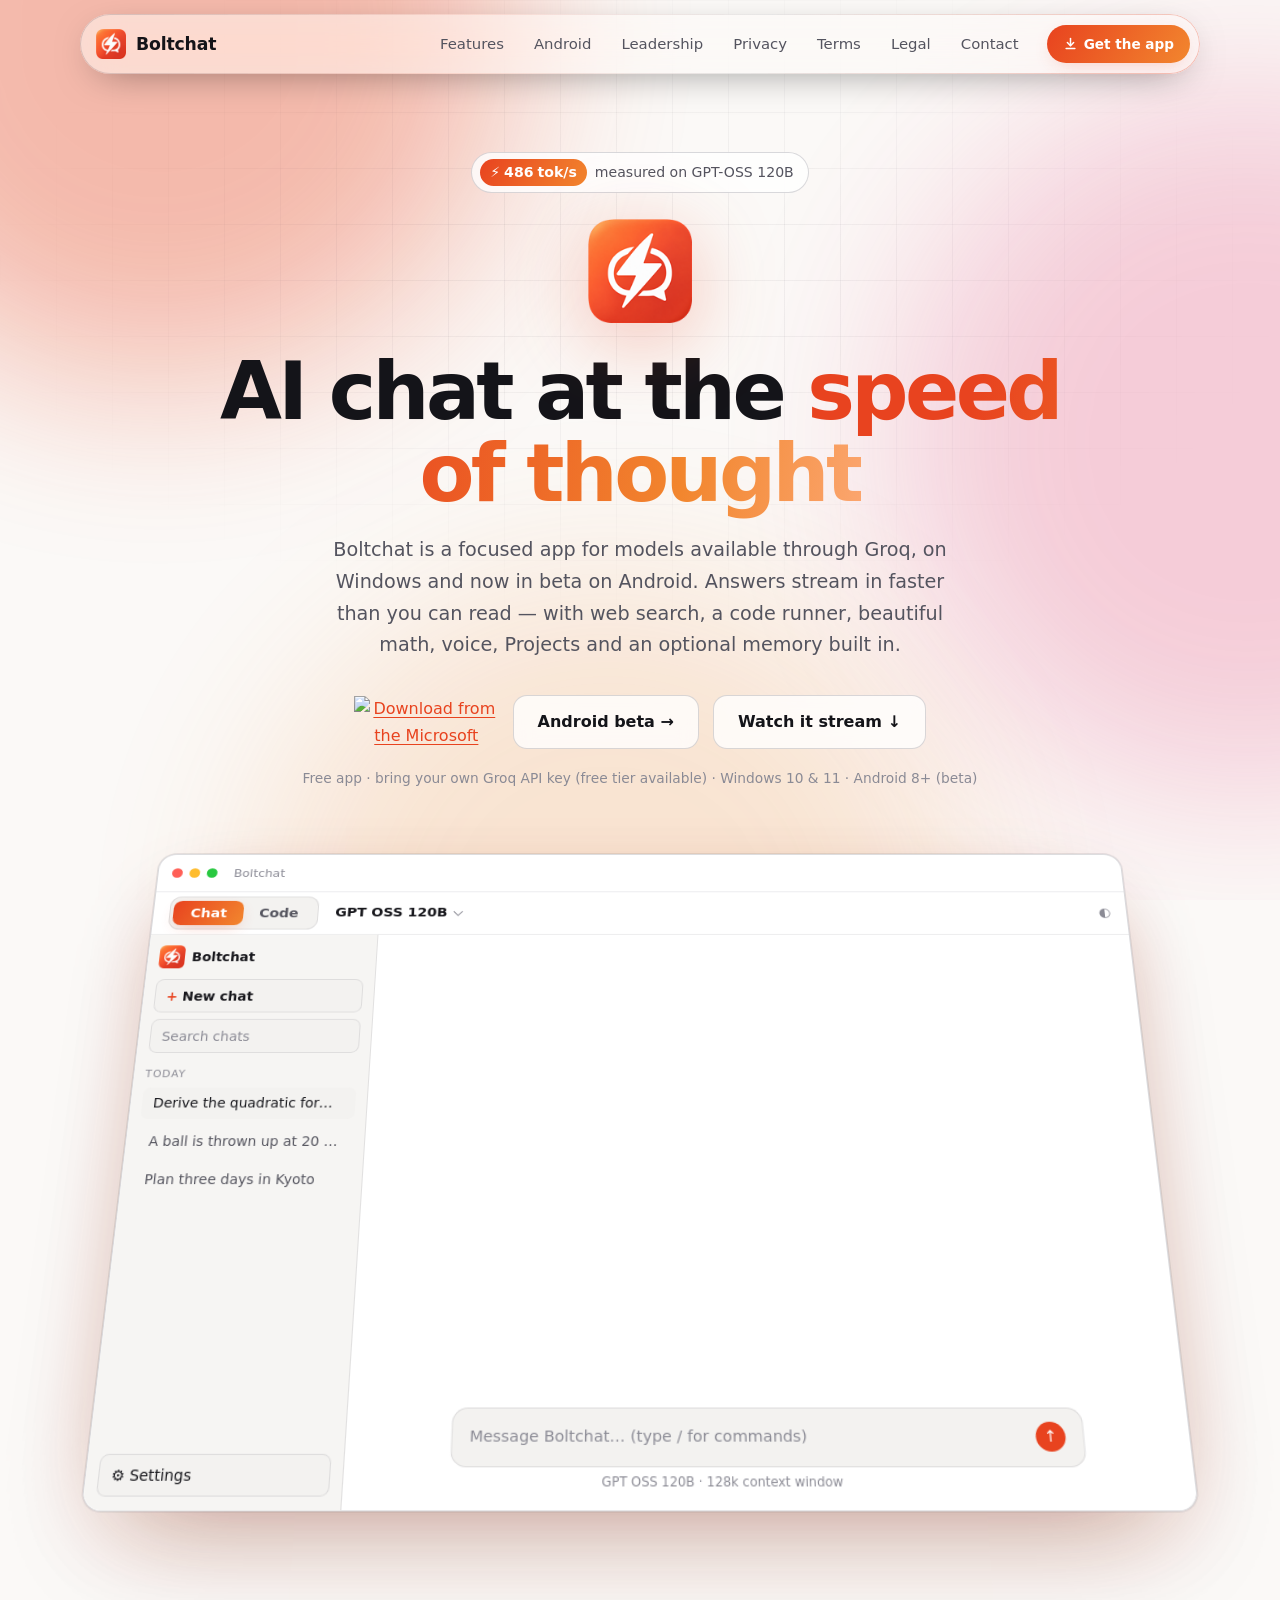
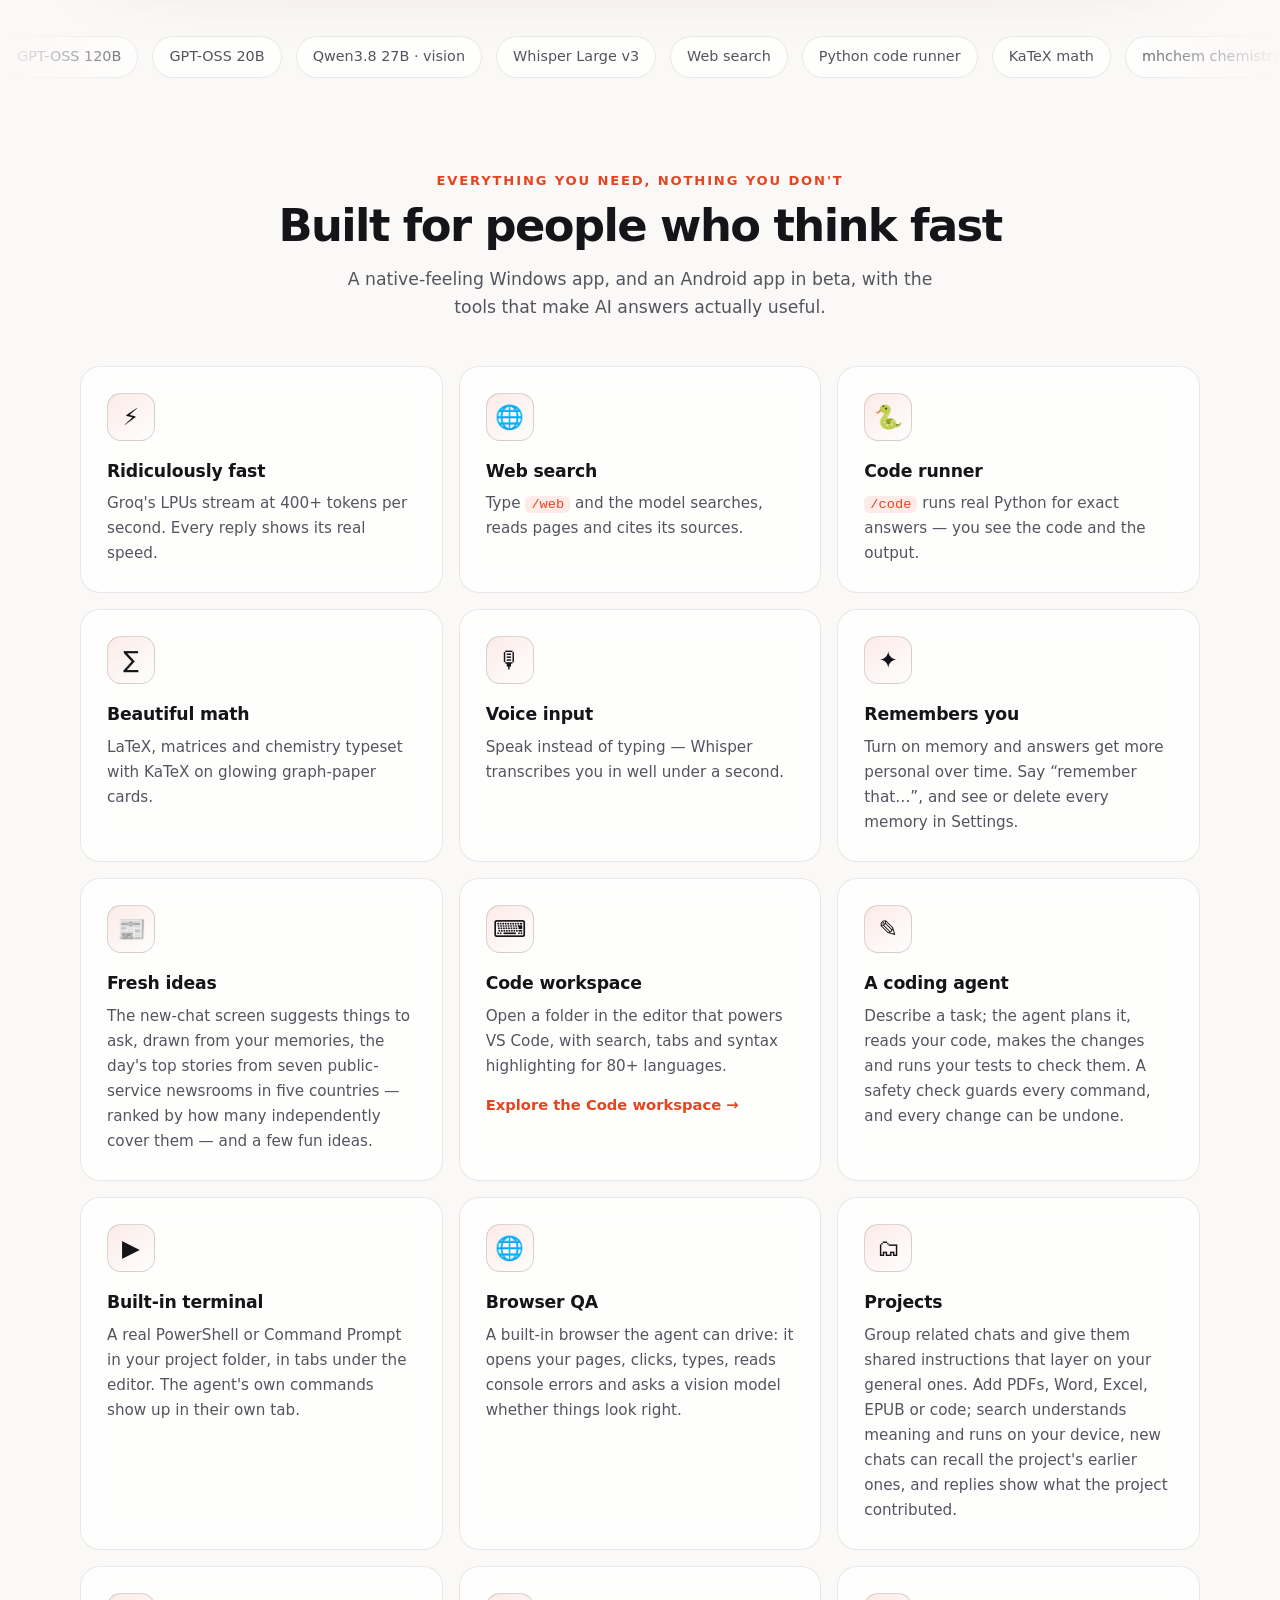
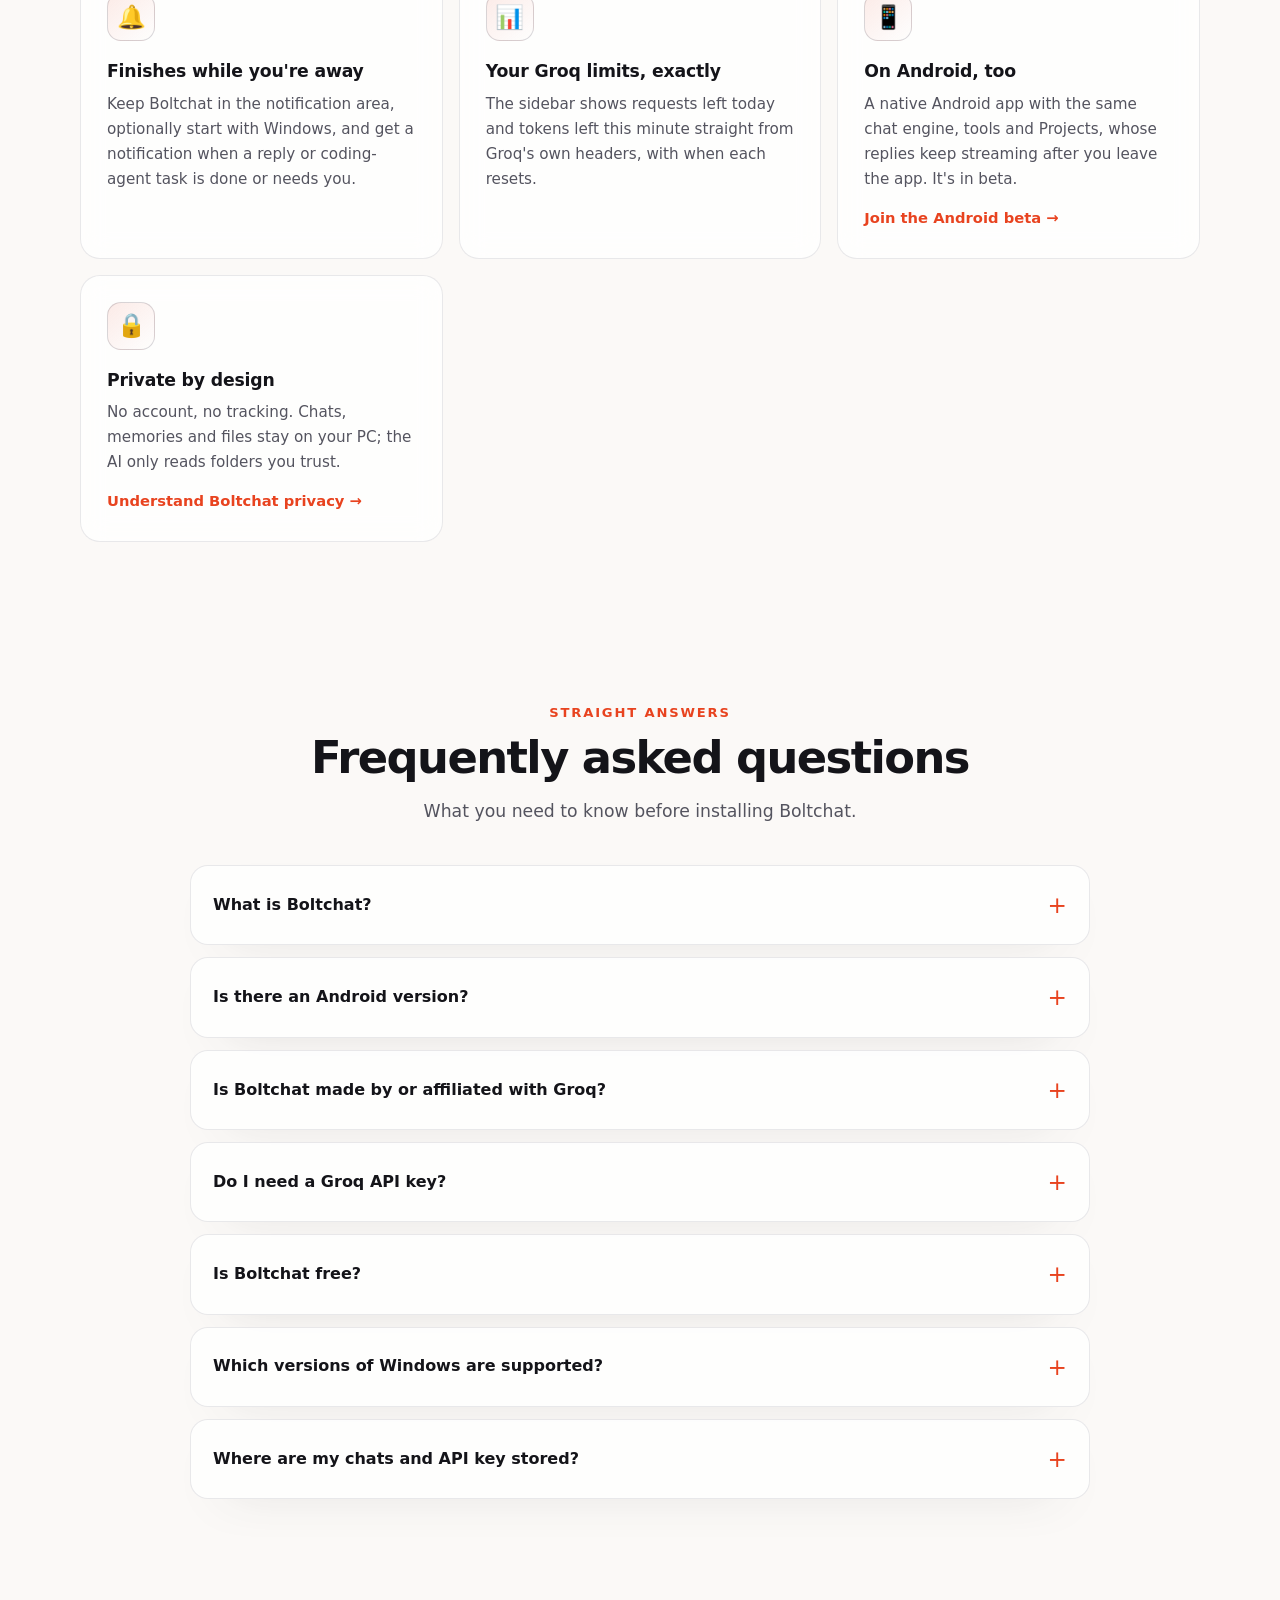
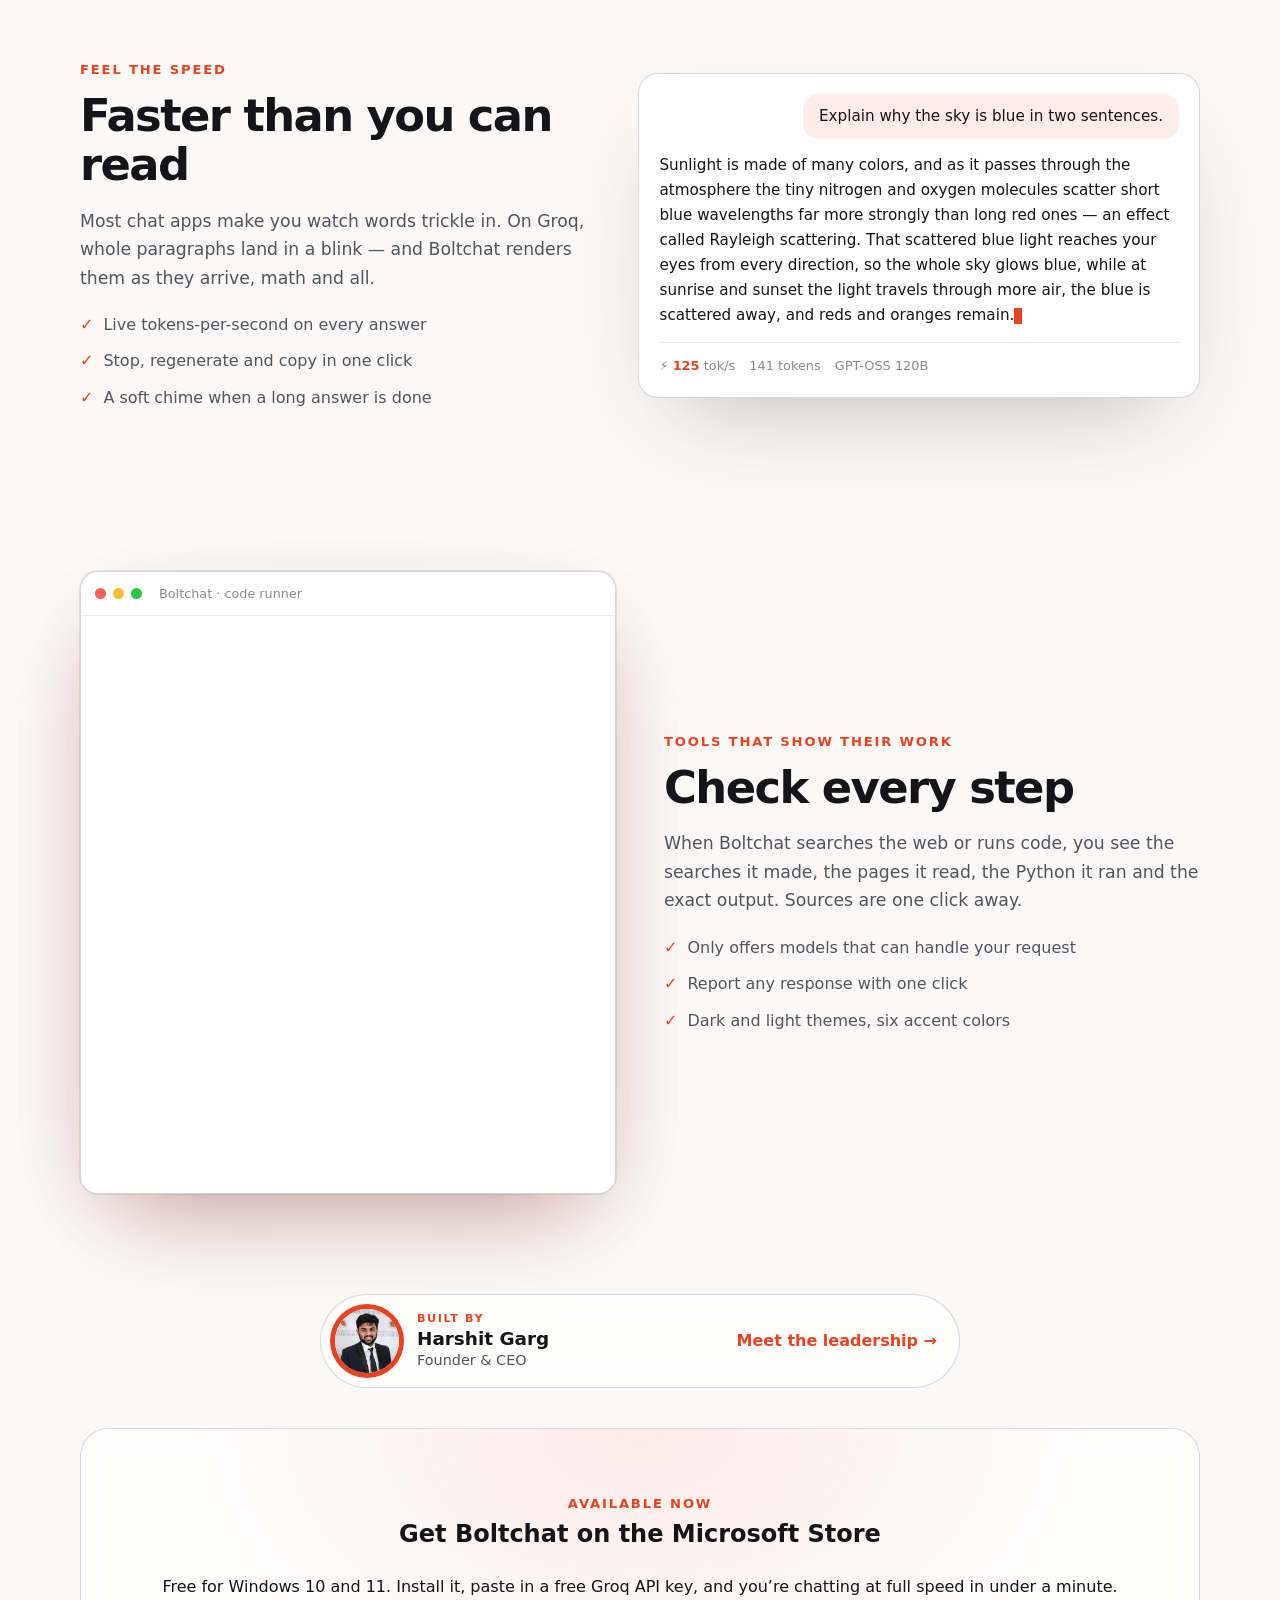
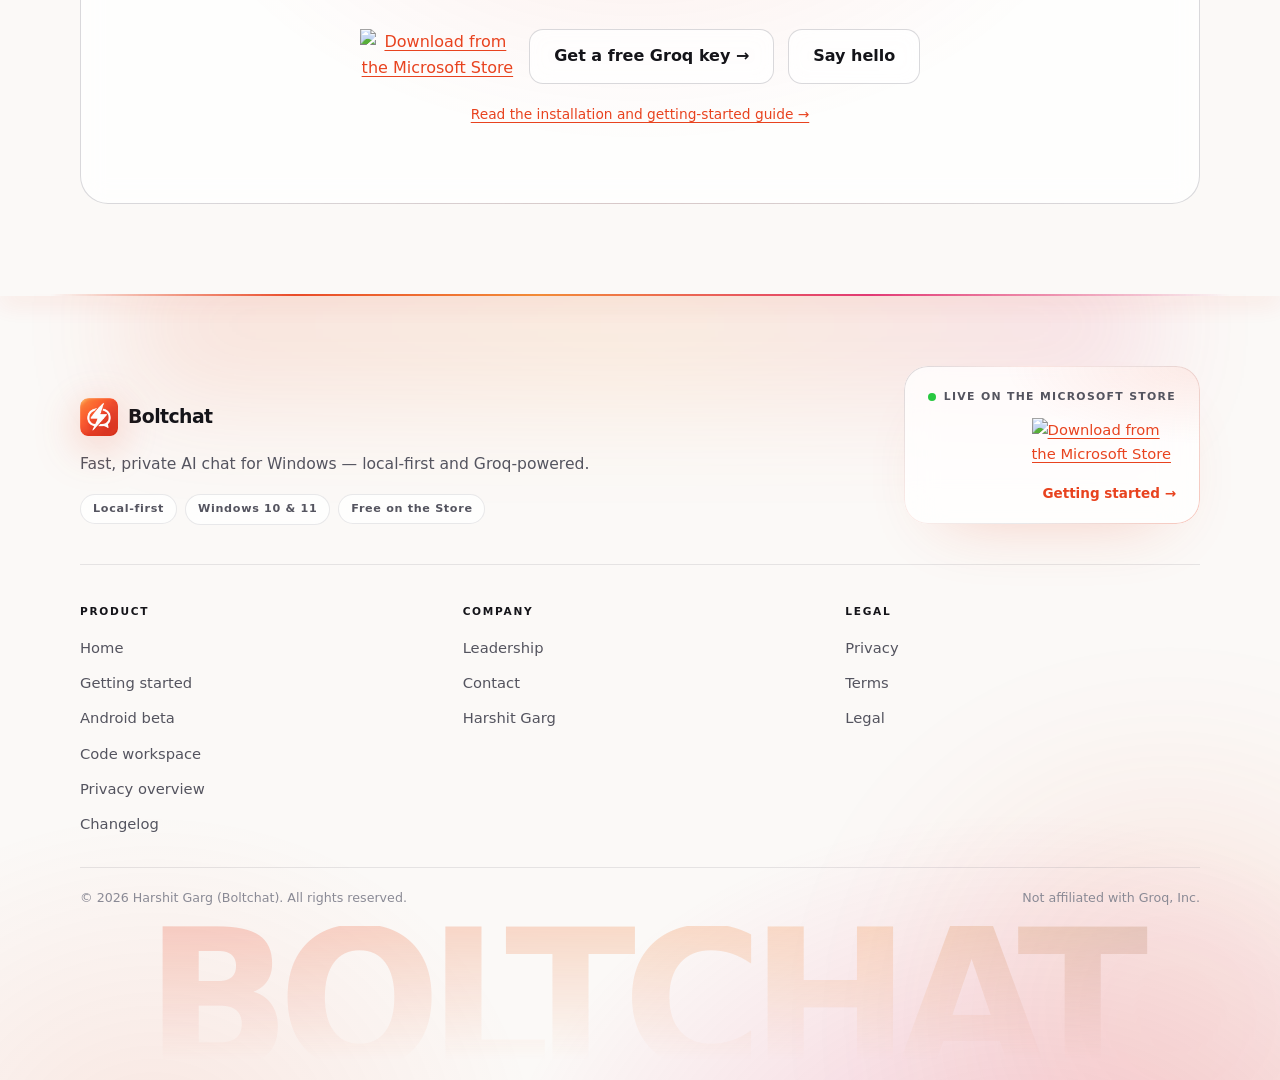
==== commit 1b2dd980: "Android beta: closed test via Google Group, two-step tester links Open testing needs production acce" ====
--- a/index.html
+++ b/index.html
@@ -122,7 +122,7 @@
         <div class="badge reveal"><b>⚡ <span data-count="486">486</span> tok/s</b> measured on GPT-OSS 120B</div>
         <img class="hero-icon" src="assets/icon-128.png" alt="" width="104" height="104" fetchpriority="high">
         <h1 class="reveal" style="--d: .05s">AI chat at the <span class="shine">speed of thought</span></h1>
-        <p class="lede reveal" style="--d: .12s">Boltchat is a focused app for models available through Groq, on Windows and now in open beta on Android. Answers stream in faster than you can read — with web search, a code runner, beautiful math, voice, Projects and an optional memory built in.</p>
+        <p class="lede reveal" style="--d: .12s">Boltchat is a focused app for models available through Groq, on Windows and now in beta on Android. Answers stream in faster than you can read — with web search, a code runner, beautiful math, voice, Projects and an optional memory built in.</p>
         <div class="cta reveal" style="--d: .2s">
           <a class="store-badge" href="https://apps.microsoft.com/detail/9NXXLRNBMWG0" rel="noopener"><picture><source srcset="https://get.microsoft.com/images/en-us%20light.svg" media="(prefers-color-scheme: light)"><img src="https://get.microsoft.com/images/en-us%20dark.svg" width="200" height="72" alt="Download from the Microsoft Store"></picture></a>
           <a class="btn" href="android.html">Android beta →</a>
@@ -247,7 +247,7 @@
           <div class="card reveal" style="--d: .66s"><div class="ico">🗂</div><h3>Projects</h3><p>Group related chats and give them shared instructions that layer on your general ones. Add PDFs, Word, Excel, EPUB or code; search understands meaning and runs on your device, new chats can recall the project's earlier ones, and replies show what the project contributed.</p></div>
           <div class="card reveal" style="--d: .72s"><div class="ico">🔔</div><h3>Finishes while you're away</h3><p>Keep Boltchat in the notification area, optionally start with Windows, and get a notification when a reply or coding-agent task is done or needs you.</p></div>
           <div class="card reveal" style="--d: .78s"><div class="ico">📊</div><h3>Your Groq limits, exactly</h3><p>The sidebar shows requests left today and tokens left this minute straight from Groq's own headers, with when each resets.</p></div>
-          <div class="card reveal" style="--d: .84s"><div class="ico">📱</div><h3>On Android, too</h3><p>A native Android app with the same chat engine, tools and Projects, whose replies keep streaming after you leave the app. It's in open beta.</p><a class="card-link" href="android.html">Join the Android beta →</a></div>
+          <div class="card reveal" style="--d: .84s"><div class="ico">📱</div><h3>On Android, too</h3><p>A native Android app with the same chat engine, tools and Projects, whose replies keep streaming after you leave the app. It's in beta.</p><a class="card-link" href="android.html">Join the Android beta →</a></div>
           <div class="card reveal" style="--d: .9s"><div class="ico">🔒</div><h3>Private by design</h3><p>No account, no tracking. Chats, memories and files stay on your PC; the AI only reads folders you trust.</p><a class="card-link" href="private-ai-chat.html">Understand Boltchat privacy →</a></div>
         </div>
       </div>
@@ -263,11 +263,11 @@
         <div class="faq-list reveal" style="--d: .08s">
           <details>
             <summary>What is Boltchat?</summary>
-            <p>Boltchat is a free app, for Windows and in open beta on Android, for chatting with models available through Groq. It adds web search, Python code execution, voice input, image understanding, optional memory and a coding workspace around those models.</p>
+            <p>Boltchat is a free app, for Windows and in beta on Android, for chatting with models available through Groq. It adds web search, Python code execution, voice input, image understanding, optional memory and a coding workspace around those models.</p>
           </details>
           <details>
             <summary>Is there an Android version?</summary>
-            <p>Yes, in open beta. It has the same chat engine, web search, Python, math, voice, optional memory and Projects as the Windows app, and replies keep streaming after you leave it. It has no Code workspace. <a href="android.html">Leave your email on the Android page</a> and the tester link appears right there.</p>
+            <p>Yes, in beta. It has the same chat engine, web search, Python, math, voice, optional memory and Projects as the Windows app, and replies keep streaming after you leave it. It has no Code workspace. <a href="android.html">Leave your email on the Android page</a> and the tester links appear right there.</p>
           </details>
           <details>
             <summary>Is Boltchat made by or affiliated with Groq?</summary>
--- a/style.css
+++ b/style.css
@@ -1411,3 +1411,8 @@
     grid-template-columns: 1fr;
   }
 }
+
+/* Android beta page: the two tester steps shown after signing up */
+.done-steps { text-align: left; max-width: 520px; margin: 18px auto; padding-left: 22px; display: grid; gap: 16px; }
+.done-steps li { color: var(--muted); }
+.done-steps .btn { display: inline-block; margin: 8px 0 4px; }
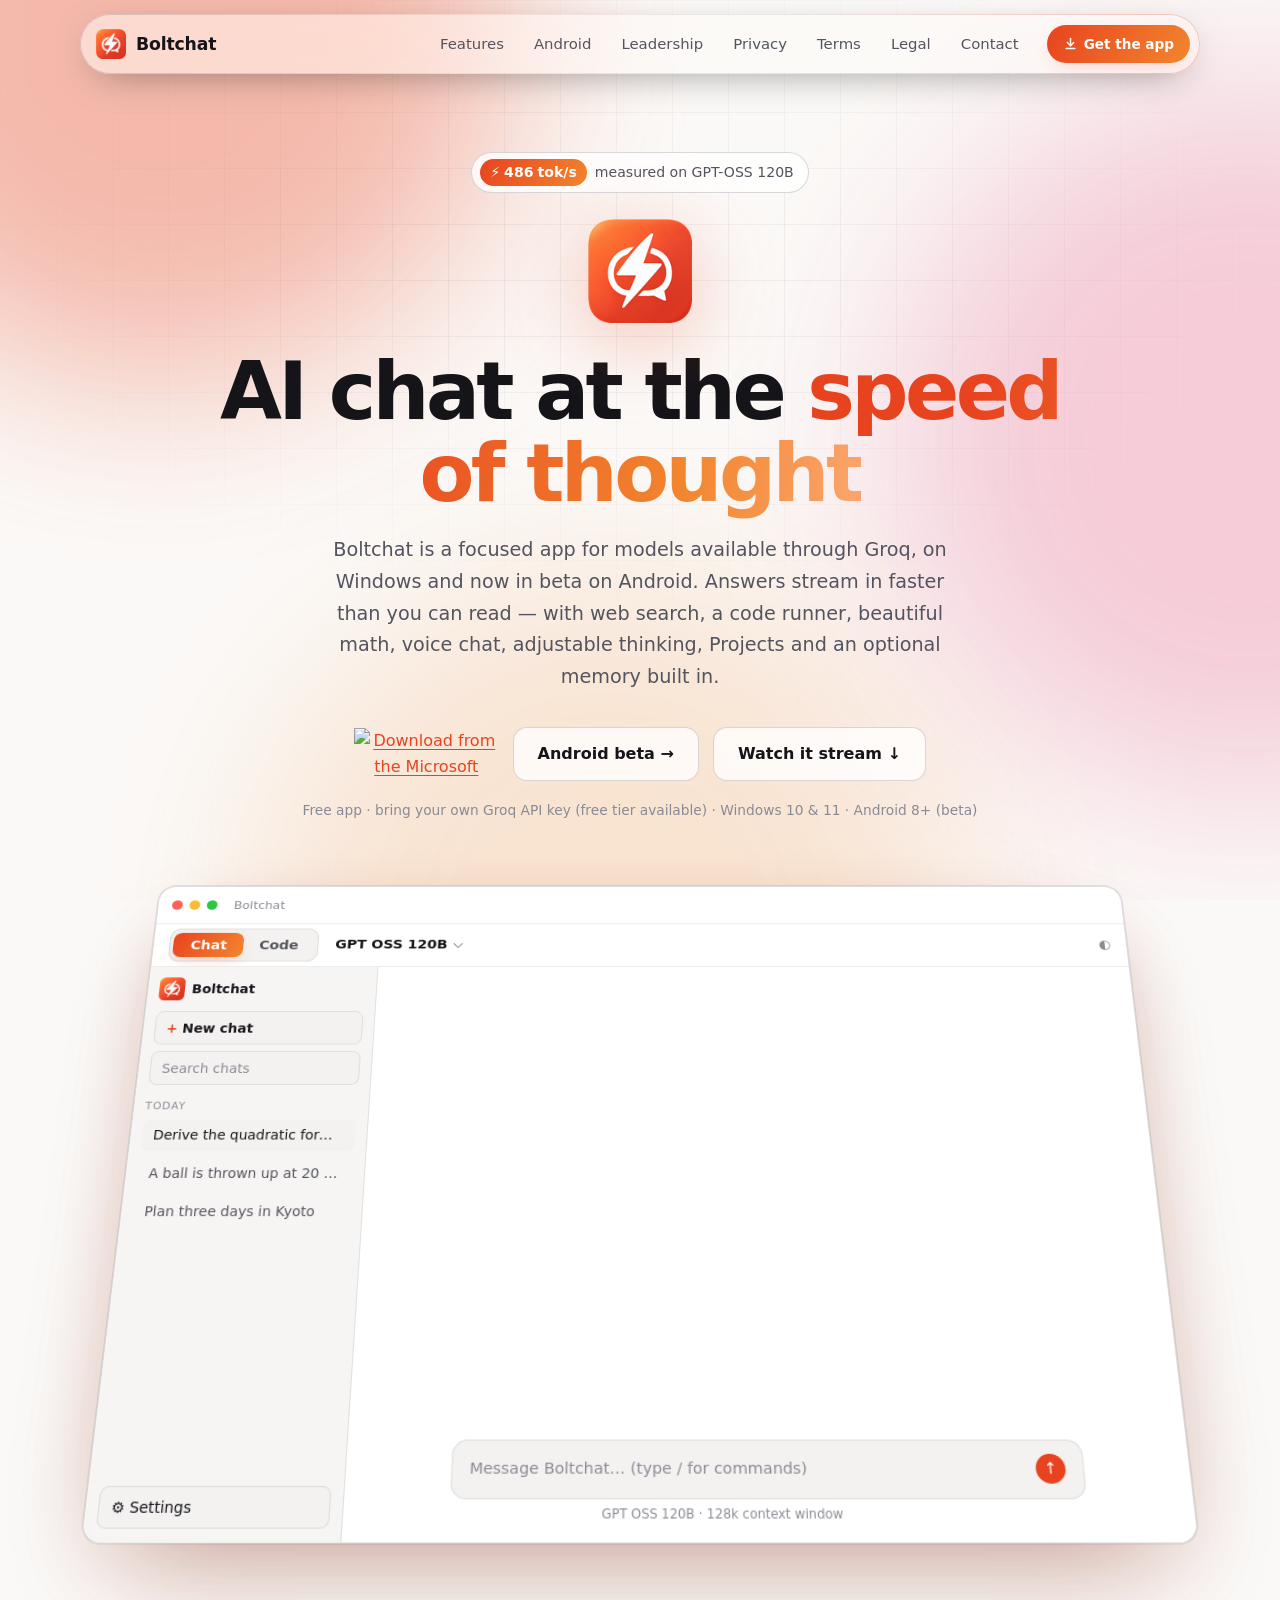
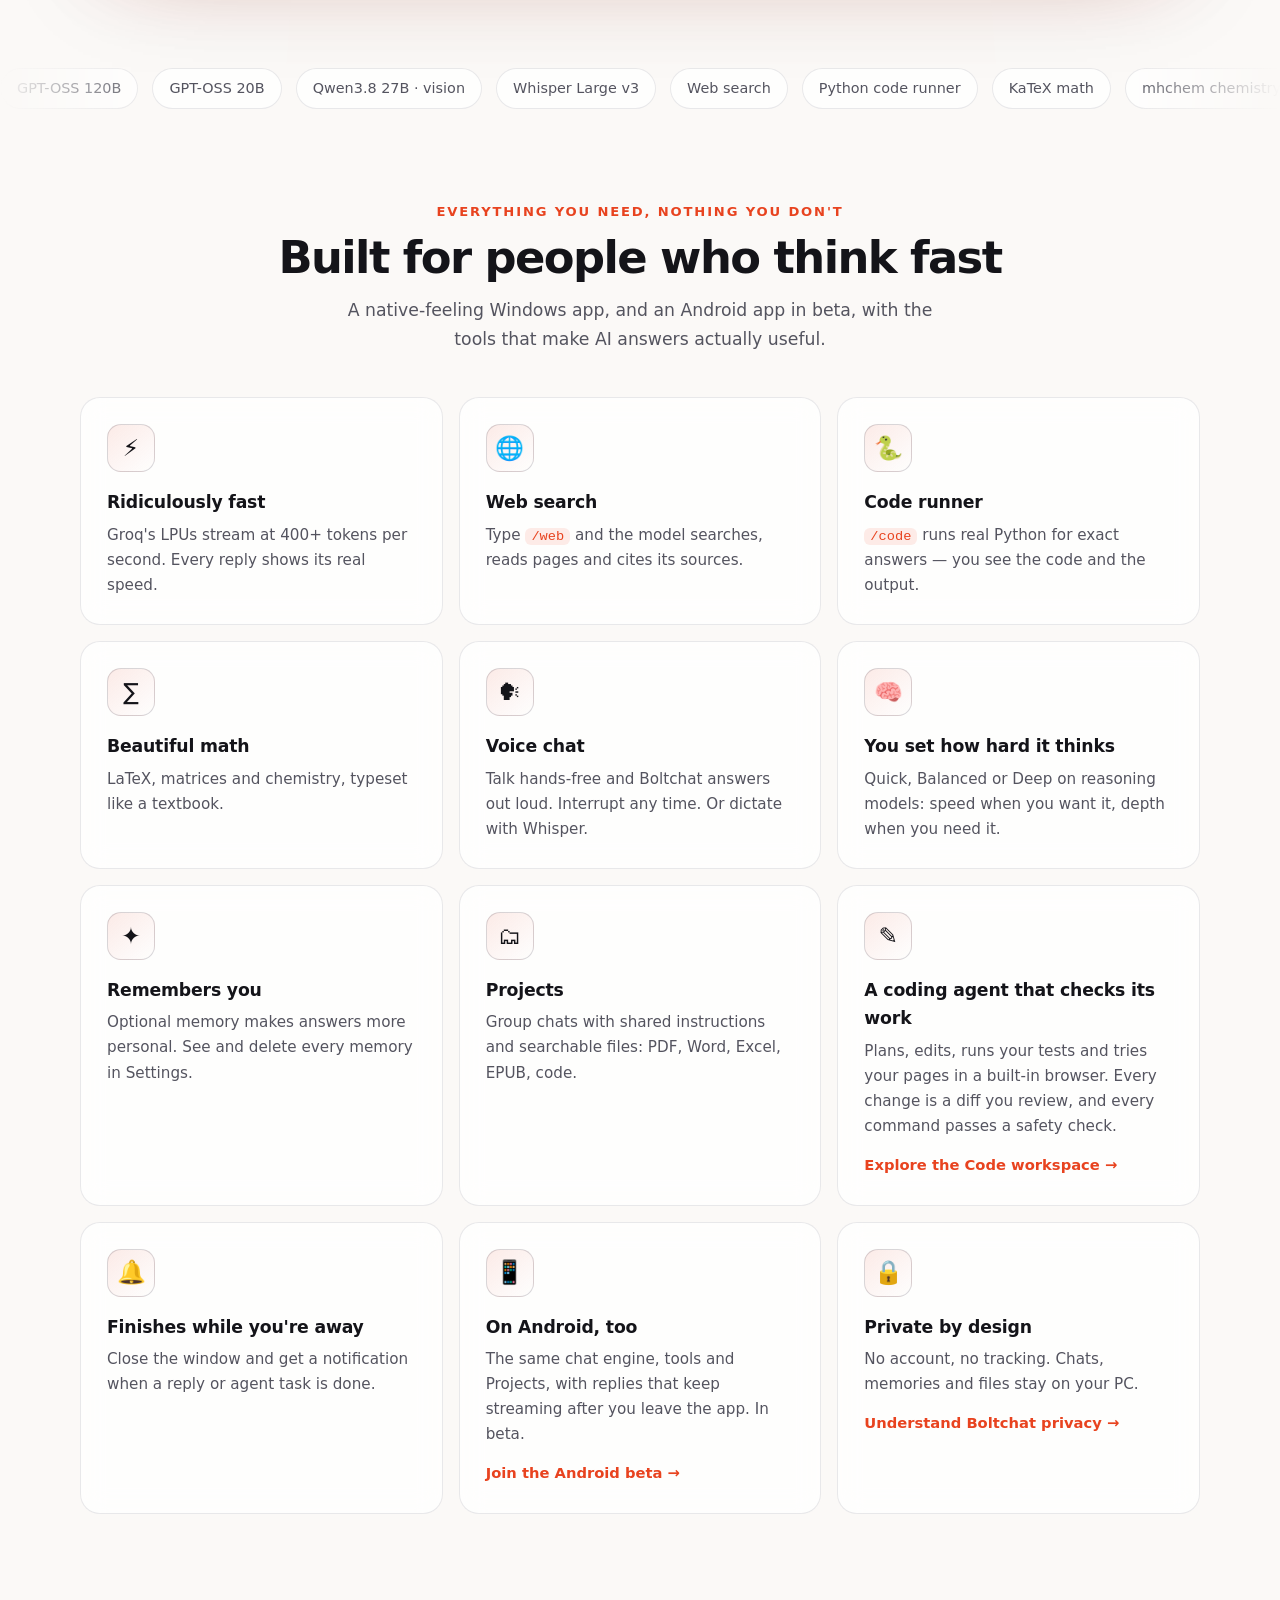
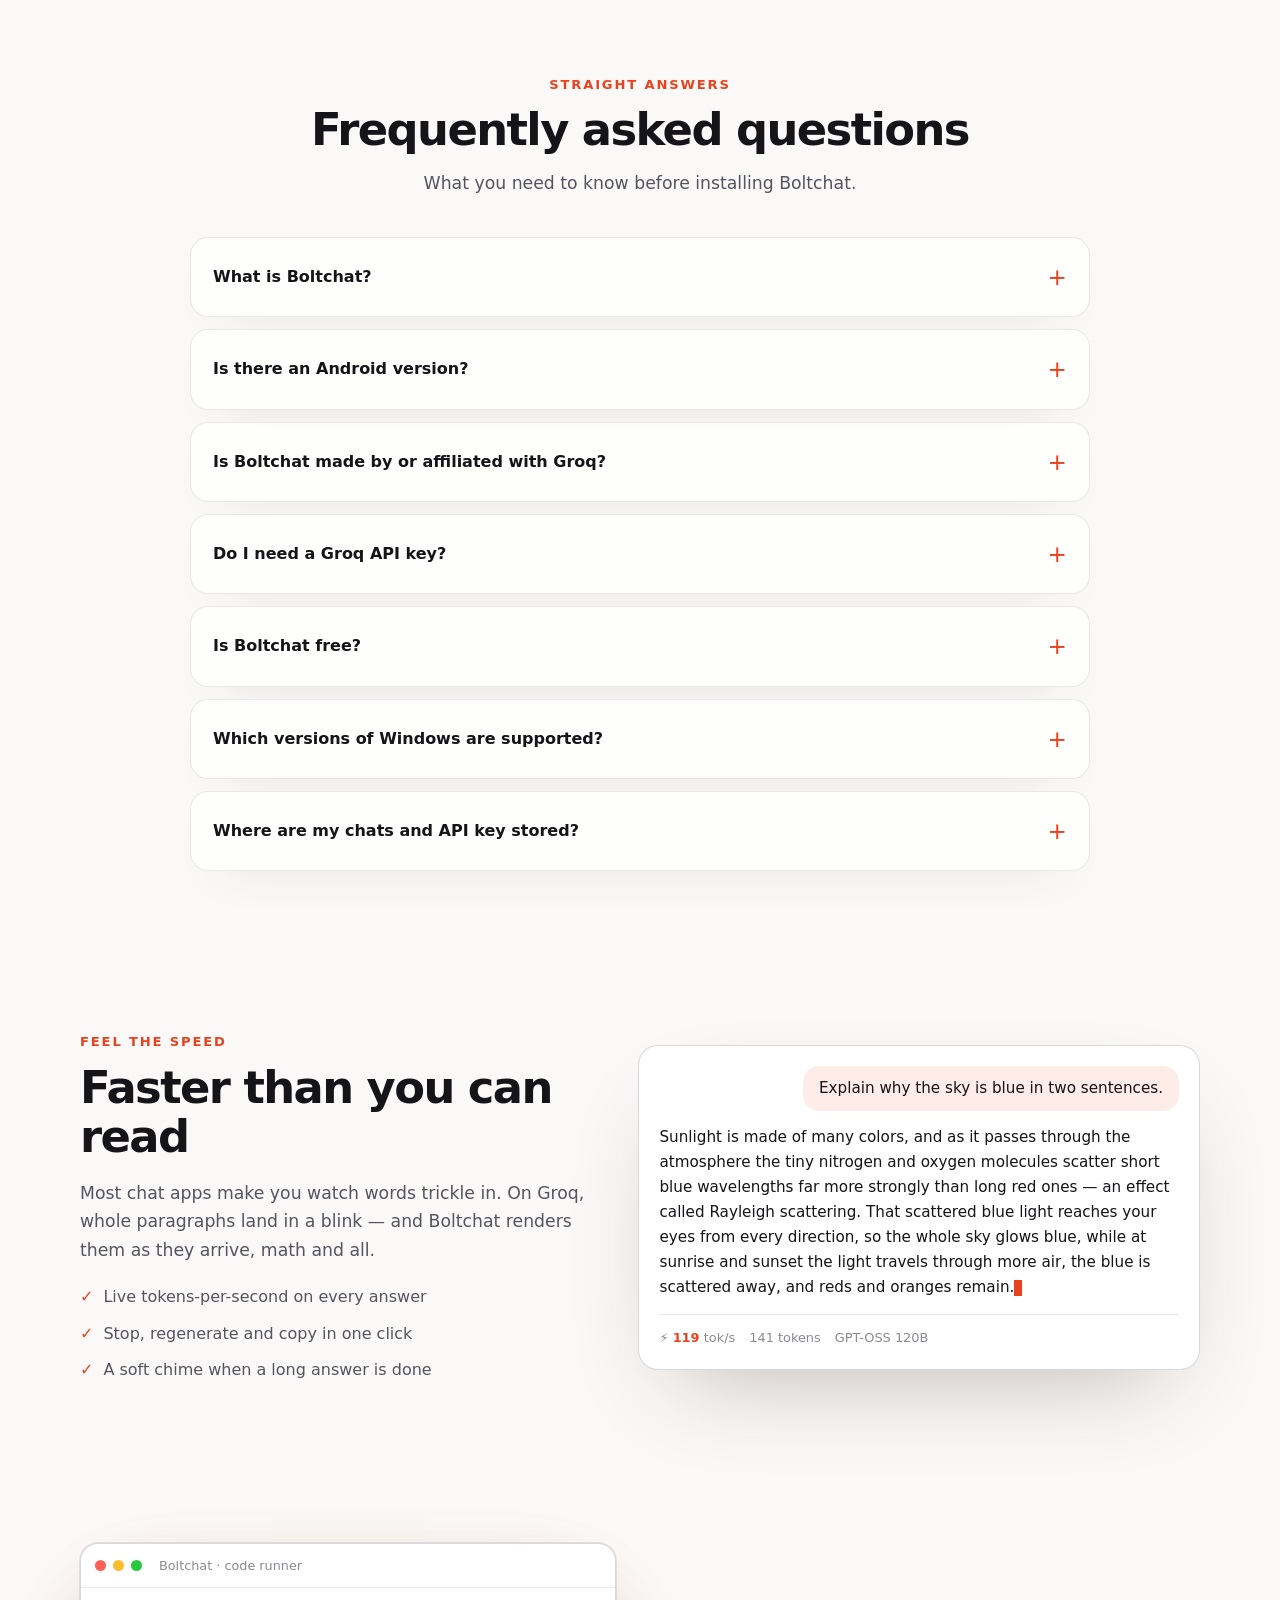
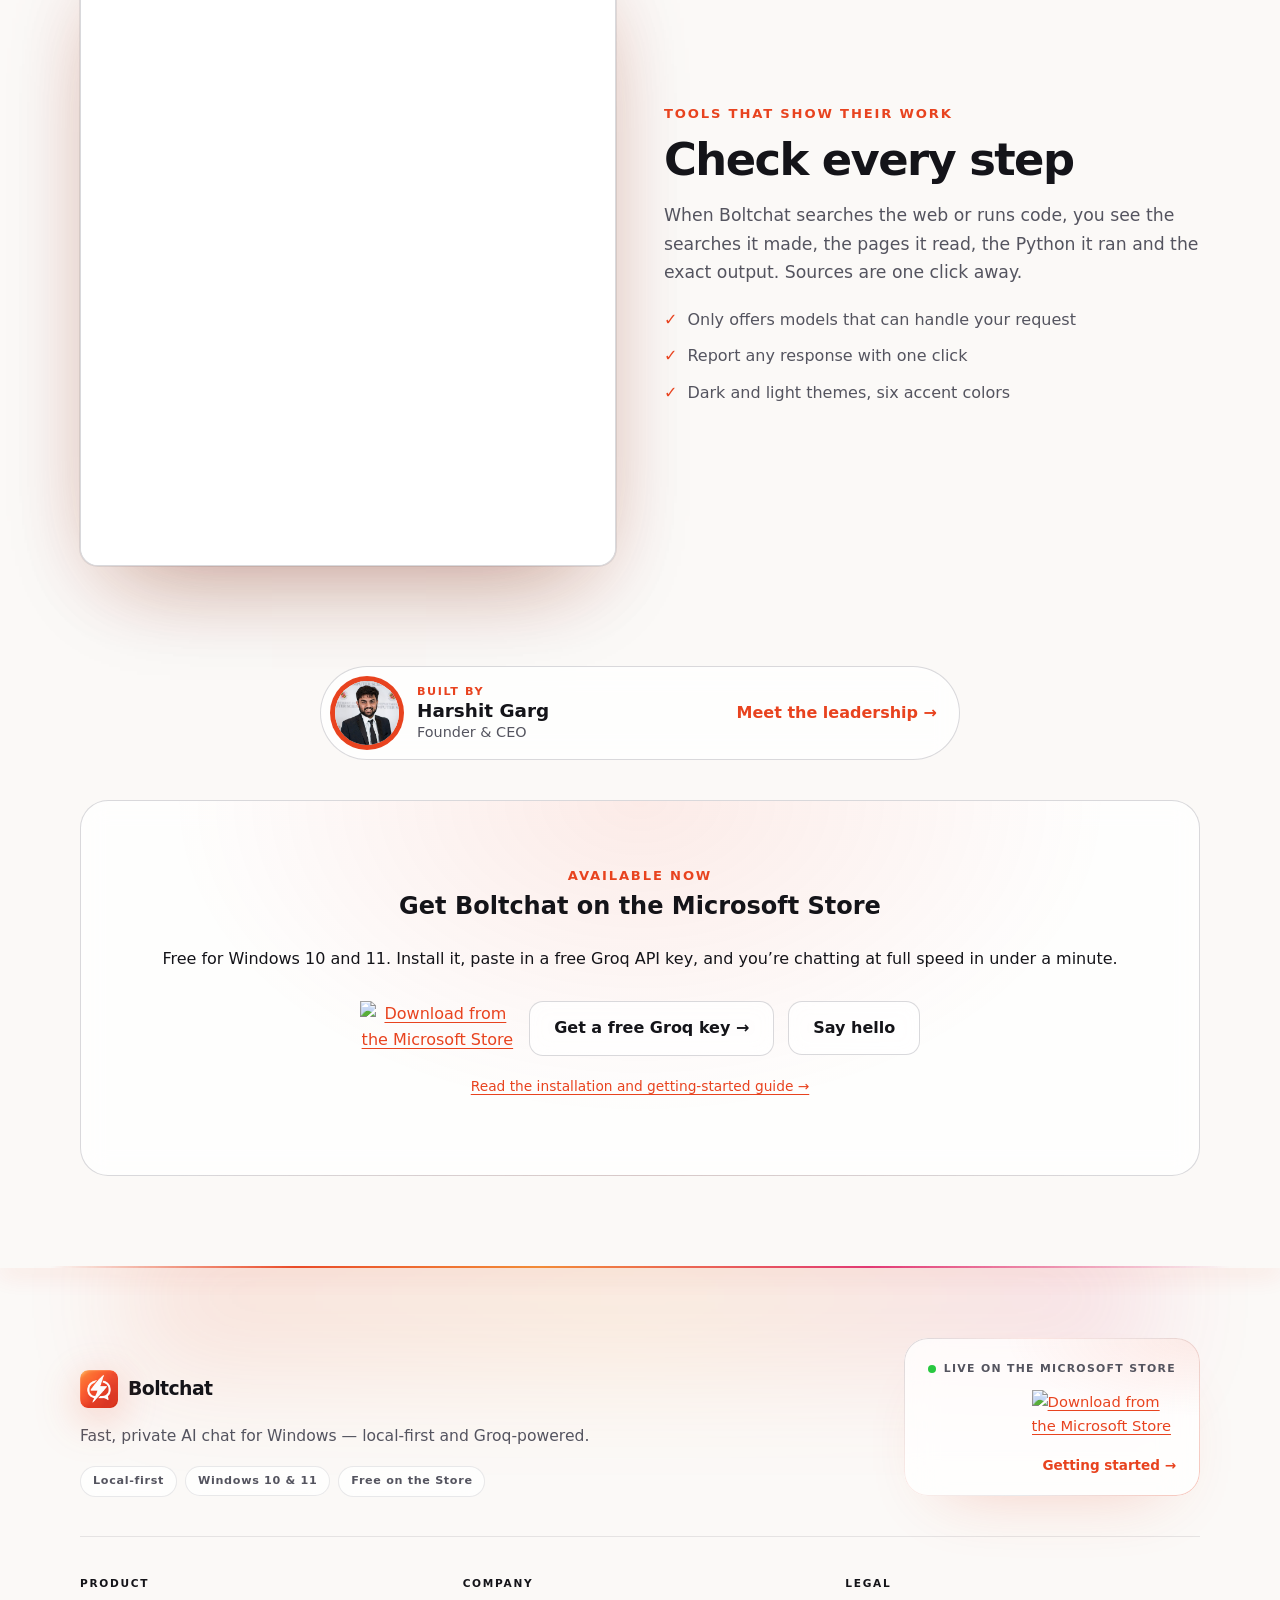
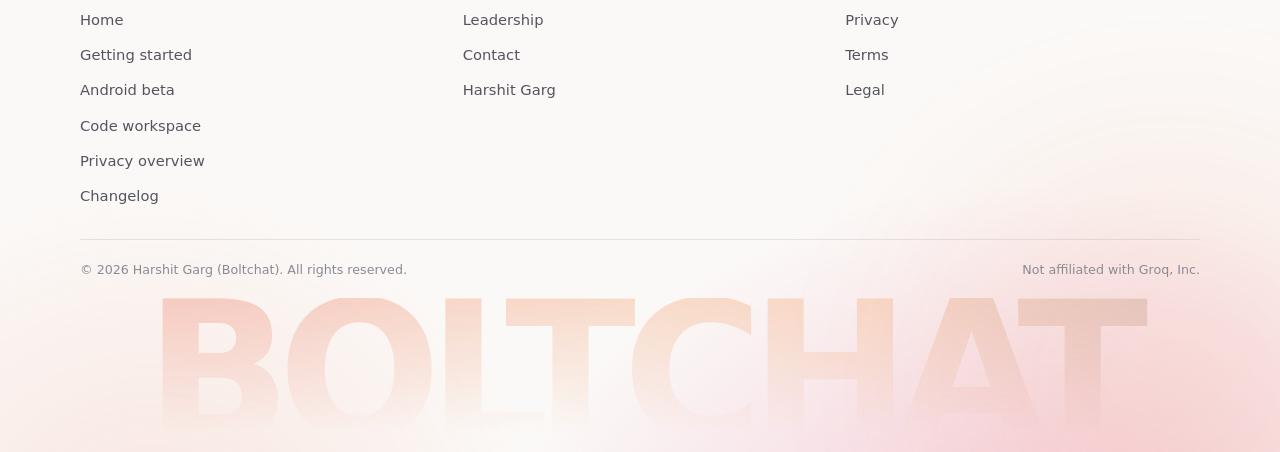
==== commit f6f72603: "Site: voice chat and Thinking control, 2.7.0 and 2.8.0 release notes, trimmed feature list Co-Author" ====
--- a/index.html
+++ b/index.html
@@ -4,14 +4,14 @@
   <meta charset="utf-8">
   <meta name="viewport" content="width=device-width, initial-scale=1">
   <title>Boltchat — Fast, Private AI Chat for Windows and Android</title>
-  <meta name="description" content="Boltchat is a fast, private AI chat app for models on Groq: web search, code, voice, vision, memory, Projects and a coding workspace. Windows, Android beta.">
+  <meta name="description" content="Boltchat is a fast, private AI chat app for models on Groq: web search, code, voice chat, adjustable thinking, vision, memory, Projects and a coding workspace. Windows, Android beta.">
   <meta name="robots" content="index, follow, max-image-preview:large">
   <link rel="canonical" href="https://boltchat.harshit-garg.com/">
   <meta property="og:type" content="website">
   <meta property="og:site_name" content="Boltchat">
   <meta property="og:locale" content="en_US">
   <meta property="og:title" content="Boltchat — Fast, Private AI Chat for Windows and Android">
-  <meta property="og:description" content="Fast, private AI chat for models on Groq on Windows and Android, with web search, code, voice, vision, memory, Projects and a coding workspace.">
+  <meta property="og:description" content="Fast, private AI chat for models on Groq on Windows and Android, with web search, code, voice chat, adjustable thinking, vision, memory, Projects and a coding workspace.">
   <meta property="og:url" content="https://boltchat.harshit-garg.com/">
   <meta property="og:image" content="https://boltchat.harshit-garg.com/assets/og-image.png">
   <meta property="og:image:width" content="1200">
@@ -50,7 +50,7 @@
         "name": "Boltchat",
         "url": "https://boltchat.harshit-garg.com/",
         "downloadUrl": "https://apps.microsoft.com/detail/9NXXLRNBMWG0",
-        "description": "A fast, private Windows AI chat app for models available through Groq, with web search, code execution, voice, vision, optional memory, Projects and a reviewable coding workspace. An Android beta is available.",
+        "description": "A fast, private Windows AI chat app for models available through Groq, with web search, code execution, voice chat, adjustable thinking, vision, optional memory, Projects and a reviewable coding workspace. An Android beta is available.",
         "image": "https://boltchat.harshit-garg.com/assets/og-image.png",
         "operatingSystem": "Windows 10, Windows 11",
         "applicationCategory": "UtilitiesApplication",
@@ -60,7 +60,9 @@
           "Streaming AI chat",
           "Web search with sources",
           "Python code execution",
-          "Voice input and image understanding",
+          "Voice chat and voice input",
+          "Adjustable reasoning level on reasoning models",
+          "Image understanding",
           "Optional local memory",
           "Projects with searchable files and shared instructions",
           "Background operation and notifications",
@@ -122,7 +124,7 @@
         <div class="badge reveal"><b>⚡ <span data-count="486">486</span> tok/s</b> measured on GPT-OSS 120B</div>
         <img class="hero-icon" src="assets/icon-128.png" alt="" width="104" height="104" fetchpriority="high">
         <h1 class="reveal" style="--d: .05s">AI chat at the <span class="shine">speed of thought</span></h1>
-        <p class="lede reveal" style="--d: .12s">Boltchat is a focused app for models available through Groq, on Windows and now in beta on Android. Answers stream in faster than you can read — with web search, a code runner, beautiful math, voice, Projects and an optional memory built in.</p>
+        <p class="lede reveal" style="--d: .12s">Boltchat is a focused app for models available through Groq, on Windows and now in beta on Android. Answers stream in faster than you can read — with web search, a code runner, beautiful math, voice chat, adjustable thinking, Projects and an optional memory built in.</p>
         <div class="cta reveal" style="--d: .2s">
           <a class="store-badge" href="https://apps.microsoft.com/detail/9NXXLRNBMWG0" rel="noopener"><picture><source srcset="https://get.microsoft.com/images/en-us%20light.svg" media="(prefers-color-scheme: light)"><img src="https://get.microsoft.com/images/en-us%20dark.svg" width="200" height="72" alt="Download from the Microsoft Store"></picture></a>
           <a class="btn" href="android.html">Android beta →</a>
@@ -236,19 +238,15 @@
           <div class="card reveal" style="--d: 0s"><div class="ico">⚡</div><h3>Ridiculously fast</h3><p>Groq's LPUs stream at 400+ tokens per second. Every reply shows its real speed.</p></div>
           <div class="card reveal" style="--d: .06s"><div class="ico">🌐</div><h3>Web search</h3><p>Type <code>/web</code> and the model searches, reads pages and cites its sources.</p></div>
           <div class="card reveal" style="--d: .12s"><div class="ico">🐍</div><h3>Code runner</h3><p><code>/code</code> runs real Python for exact answers — you see the code and the output.</p></div>
-          <div class="card reveal" style="--d: .18s"><div class="ico">∑</div><h3>Beautiful math</h3><p>LaTeX, matrices and chemistry typeset with KaTeX on glowing graph-paper cards.</p></div>
-          <div class="card reveal" style="--d: .24s"><div class="ico">🎙</div><h3>Voice input</h3><p>Speak instead of typing — Whisper transcribes you in well under a second.</p></div>
-          <div class="card reveal" style="--d: .3s"><div class="ico">✦</div><h3>Remembers you</h3><p>Turn on memory and answers get more personal over time. Say “remember that…”, and see or delete every memory in Settings.</p></div>
-          <div class="card reveal" style="--d: .36s"><div class="ico">📰</div><h3>Fresh ideas</h3><p>The new-chat screen suggests things to ask, drawn from your memories, the day's top stories from seven public-service newsrooms in five countries — ranked by how many independently cover them — and a few fun ideas.</p></div>
-          <div class="card reveal" style="--d: .42s"><div class="ico">⌨</div><h3>Code workspace</h3><p>Open a folder in the editor that powers VS Code, with search, tabs and syntax highlighting for 80+ languages.</p><a class="card-link" href="code-workspace.html">Explore the Code workspace →</a></div>
-          <div class="card reveal" style="--d: .48s"><div class="ico">✎</div><h3>A coding agent</h3><p>Describe a task; the agent plans it, reads your code, makes the changes and runs your tests to check them. A safety check guards every command, and every change can be undone.</p></div>
-          <div class="card reveal" style="--d: .54s"><div class="ico">▶</div><h3>Built-in terminal</h3><p>A real PowerShell or Command Prompt in your project folder, in tabs under the editor. The agent's own commands show up in their own tab.</p></div>
-          <div class="card reveal" style="--d: .6s"><div class="ico">🌐</div><h3>Browser QA</h3><p>A built-in browser the agent can drive: it opens your pages, clicks, types, reads console errors and asks a vision model whether things look right.</p></div>
-          <div class="card reveal" style="--d: .66s"><div class="ico">🗂</div><h3>Projects</h3><p>Group related chats and give them shared instructions that layer on your general ones. Add PDFs, Word, Excel, EPUB or code; search understands meaning and runs on your device, new chats can recall the project's earlier ones, and replies show what the project contributed.</p></div>
-          <div class="card reveal" style="--d: .72s"><div class="ico">🔔</div><h3>Finishes while you're away</h3><p>Keep Boltchat in the notification area, optionally start with Windows, and get a notification when a reply or coding-agent task is done or needs you.</p></div>
-          <div class="card reveal" style="--d: .78s"><div class="ico">📊</div><h3>Your Groq limits, exactly</h3><p>The sidebar shows requests left today and tokens left this minute straight from Groq's own headers, with when each resets.</p></div>
-          <div class="card reveal" style="--d: .84s"><div class="ico">📱</div><h3>On Android, too</h3><p>A native Android app with the same chat engine, tools and Projects, whose replies keep streaming after you leave the app. It's in beta.</p><a class="card-link" href="android.html">Join the Android beta →</a></div>
-          <div class="card reveal" style="--d: .9s"><div class="ico">🔒</div><h3>Private by design</h3><p>No account, no tracking. Chats, memories and files stay on your PC; the AI only reads folders you trust.</p><a class="card-link" href="private-ai-chat.html">Understand Boltchat privacy →</a></div>
+          <div class="card reveal" style="--d: .18s"><div class="ico">∑</div><h3>Beautiful math</h3><p>LaTeX, matrices and chemistry, typeset like a textbook.</p></div>
+          <div class="card reveal" style="--d: .24s"><div class="ico">🗣</div><h3>Voice chat</h3><p>Talk hands-free and Boltchat answers out loud. Interrupt any time. Or dictate with Whisper.</p></div>
+          <div class="card reveal" style="--d: .3s"><div class="ico">🧠</div><h3>You set how hard it thinks</h3><p>Quick, Balanced or Deep on reasoning models: speed when you want it, depth when you need it.</p></div>
+          <div class="card reveal" style="--d: .36s"><div class="ico">✦</div><h3>Remembers you</h3><p>Optional memory makes answers more personal. See and delete every memory in Settings.</p></div>
+          <div class="card reveal" style="--d: .42s"><div class="ico">🗂</div><h3>Projects</h3><p>Group chats with shared instructions and searchable files: PDF, Word, Excel, EPUB, code.</p></div>
+          <div class="card reveal" style="--d: .48s"><div class="ico">✎</div><h3>A coding agent that checks its work</h3><p>Plans, edits, runs your tests and tries your pages in a built-in browser. Every change is a diff you review, and every command passes a safety check.</p><a class="card-link" href="code-workspace.html">Explore the Code workspace →</a></div>
+          <div class="card reveal" style="--d: .54s"><div class="ico">🔔</div><h3>Finishes while you're away</h3><p>Close the window and get a notification when a reply or agent task is done.</p></div>
+          <div class="card reveal" style="--d: .6s"><div class="ico">📱</div><h3>On Android, too</h3><p>The same chat engine, tools and Projects, with replies that keep streaming after you leave the app. In beta.</p><a class="card-link" href="android.html">Join the Android beta →</a></div>
+          <div class="card reveal" style="--d: .66s"><div class="ico">🔒</div><h3>Private by design</h3><p>No account, no tracking. Chats, memories and files stay on your PC.</p><a class="card-link" href="private-ai-chat.html">Understand Boltchat privacy →</a></div>
         </div>
       </div>
     </section>
@@ -263,7 +261,7 @@
         <div class="faq-list reveal" style="--d: .08s">
           <details>
             <summary>What is Boltchat?</summary>
-            <p>Boltchat is a free app, for Windows and in beta on Android, for chatting with models available through Groq. It adds web search, Python code execution, voice input, image understanding, optional memory and a coding workspace around those models.</p>
+            <p>Boltchat is a free app, for Windows and in beta on Android, for chatting with models available through Groq. It adds web search, Python code execution, voice chat, adjustable reasoning, image understanding, optional memory and a coding workspace around those models.</p>
           </details>
           <details>
             <summary>Is there an Android version?</summary>
--- a/style.css
+++ b/style.css
@@ -1412,7 +1412,48 @@
   }
 }
 
-/* Android beta page: the two tester steps shown after signing up */
-.done-steps { text-align: left; max-width: 520px; margin: 18px auto; padding-left: 22px; display: grid; gap: 16px; }
-.done-steps li { color: var(--muted); }
-.done-steps .btn { display: inline-block; margin: 8px 0 4px; }
+/* Android beta page */
+.beta-page { padding-top: 8px; }
+.beta-card { display: grid; gap: 18px; align-content: start; }
+.beta-head .eyebrow { display: block; margin-bottom: 8px; }
+.beta-head h2 { margin: 0 0 8px; font-size: clamp(1.8rem, 3.6vw, 2.5rem); letter-spacing: -0.03em; line-height: 1.1; }
+.beta-head p { margin: 0; color: var(--muted); max-width: 46ch; }
+.beta-form-card { padding: 26px; }
+.beta-info { display: grid; grid-template-columns: repeat(3, minmax(0, 1fr)); gap: 16px; margin-top: 56px; }
+.beta-info .aside-card { height: 100%; }
+.beta-page .features { margin-top: 36px; }
+.beta-page > .wrap:last-of-type { margin-top: 88px; }
+
+/* shown after signing up: two numbered step cards */
+.beta-form-card .contact-done { padding: 4px 0 0; text-align: left; }
+.beta-form-card .contact-done h2 { margin: 12px 0 4px; font-size: 1.7rem; }
+.beta-form-card .contact-done .done-check { width: 52px; height: 52px; }
+.beta-form-card .done-lead { margin: 0 0 18px; max-width: none; color: var(--muted); }
+.done-steps { display: grid; gap: 12px; margin: 0 0 18px; }
+.done-step {
+  display: grid;
+  grid-template-columns: 38px 1fr;
+  gap: 14px;
+  padding: 16px;
+  border: 1px solid var(--border);
+  border-radius: 16px;
+  background: rgba(255, 255, 255, 0.03);
+}
+.done-num {
+  display: grid;
+  place-items: center;
+  width: 38px;
+  height: 38px;
+  border-radius: 50%;
+  background: var(--accent-soft);
+  color: var(--accent);
+  font-weight: 800;
+}
+.done-step h3 { margin: 2px 0 4px; font-size: 1.05em; }
+.beta-form-card .done-step p { margin: 0 0 12px; max-width: none; color: var(--muted); font-size: 0.93em; }
+.done-step .btn { display: inline-flex; padding: 10px 20px; font-size: 0.92em; }
+.beta-form-card .contact-done .fine { margin: 0; }
+@media (max-width: 860px) {
+  .beta-info { grid-template-columns: 1fr; }
+}
+
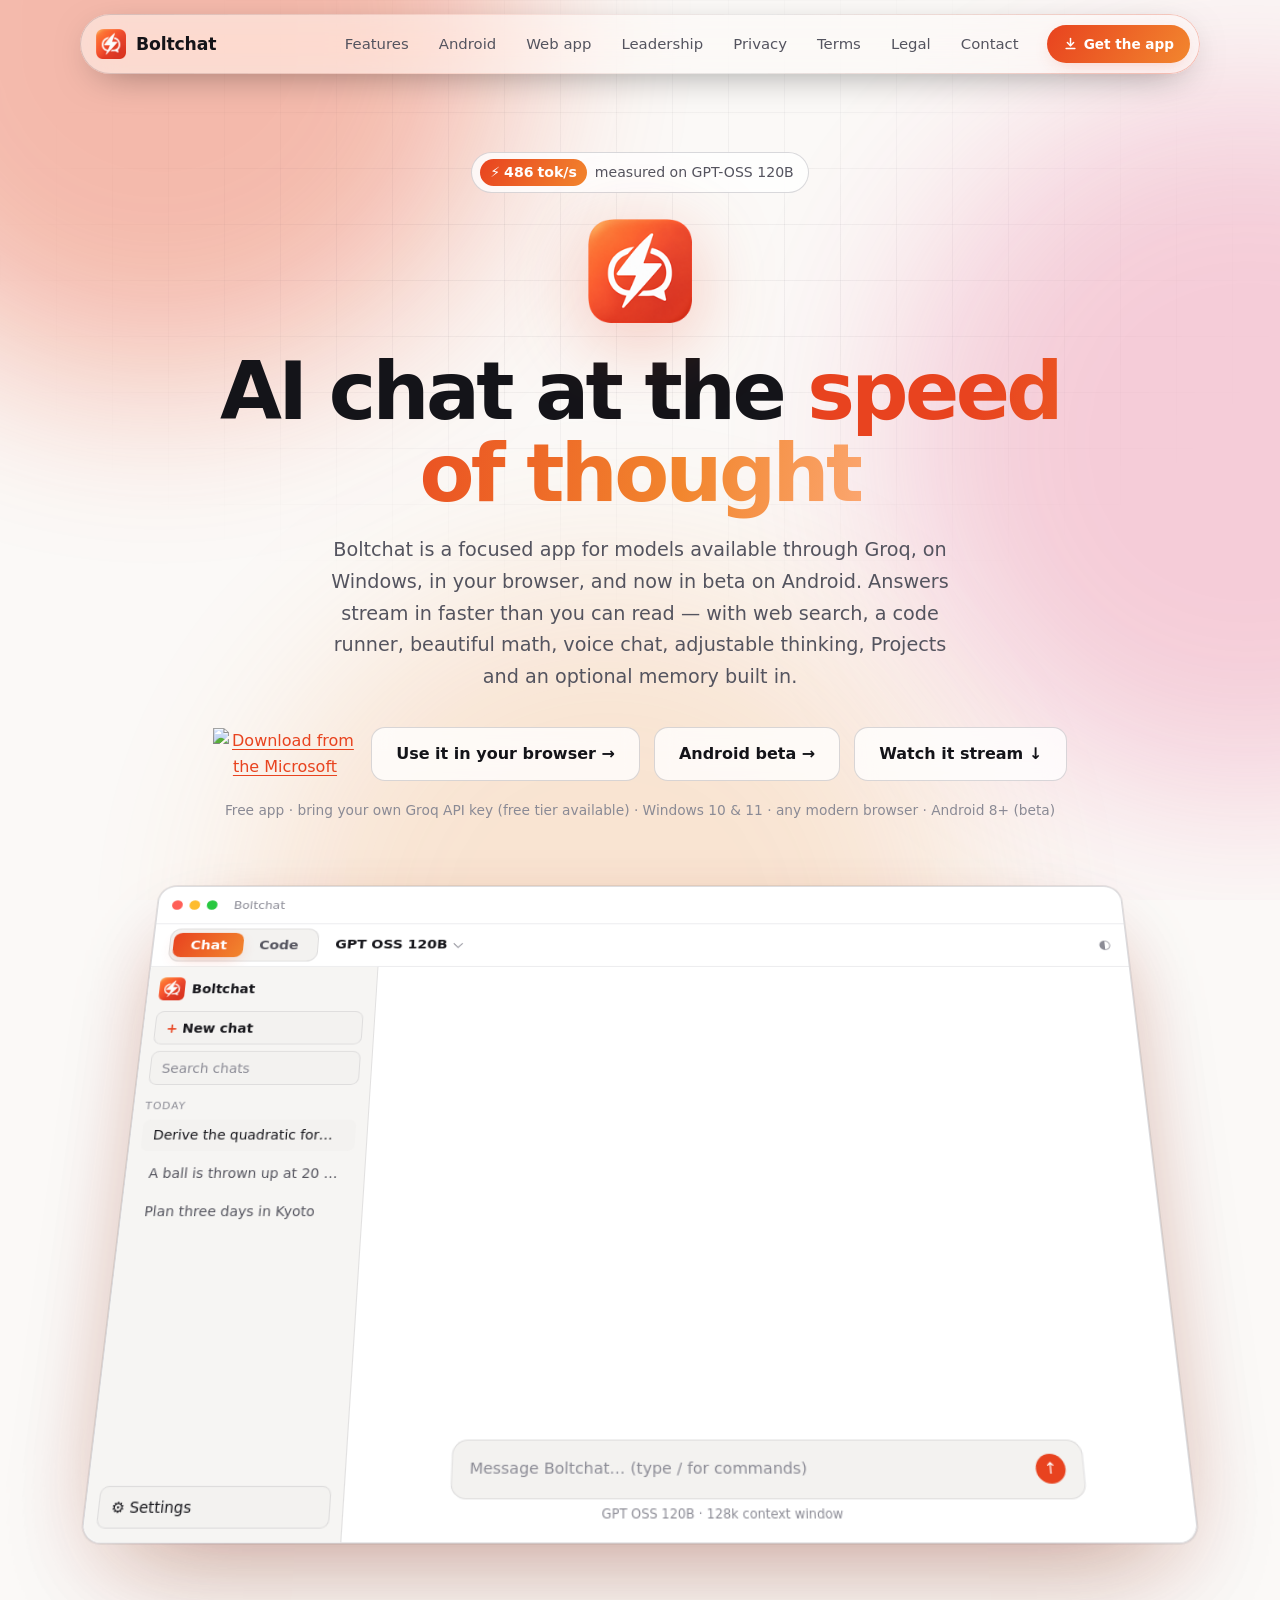
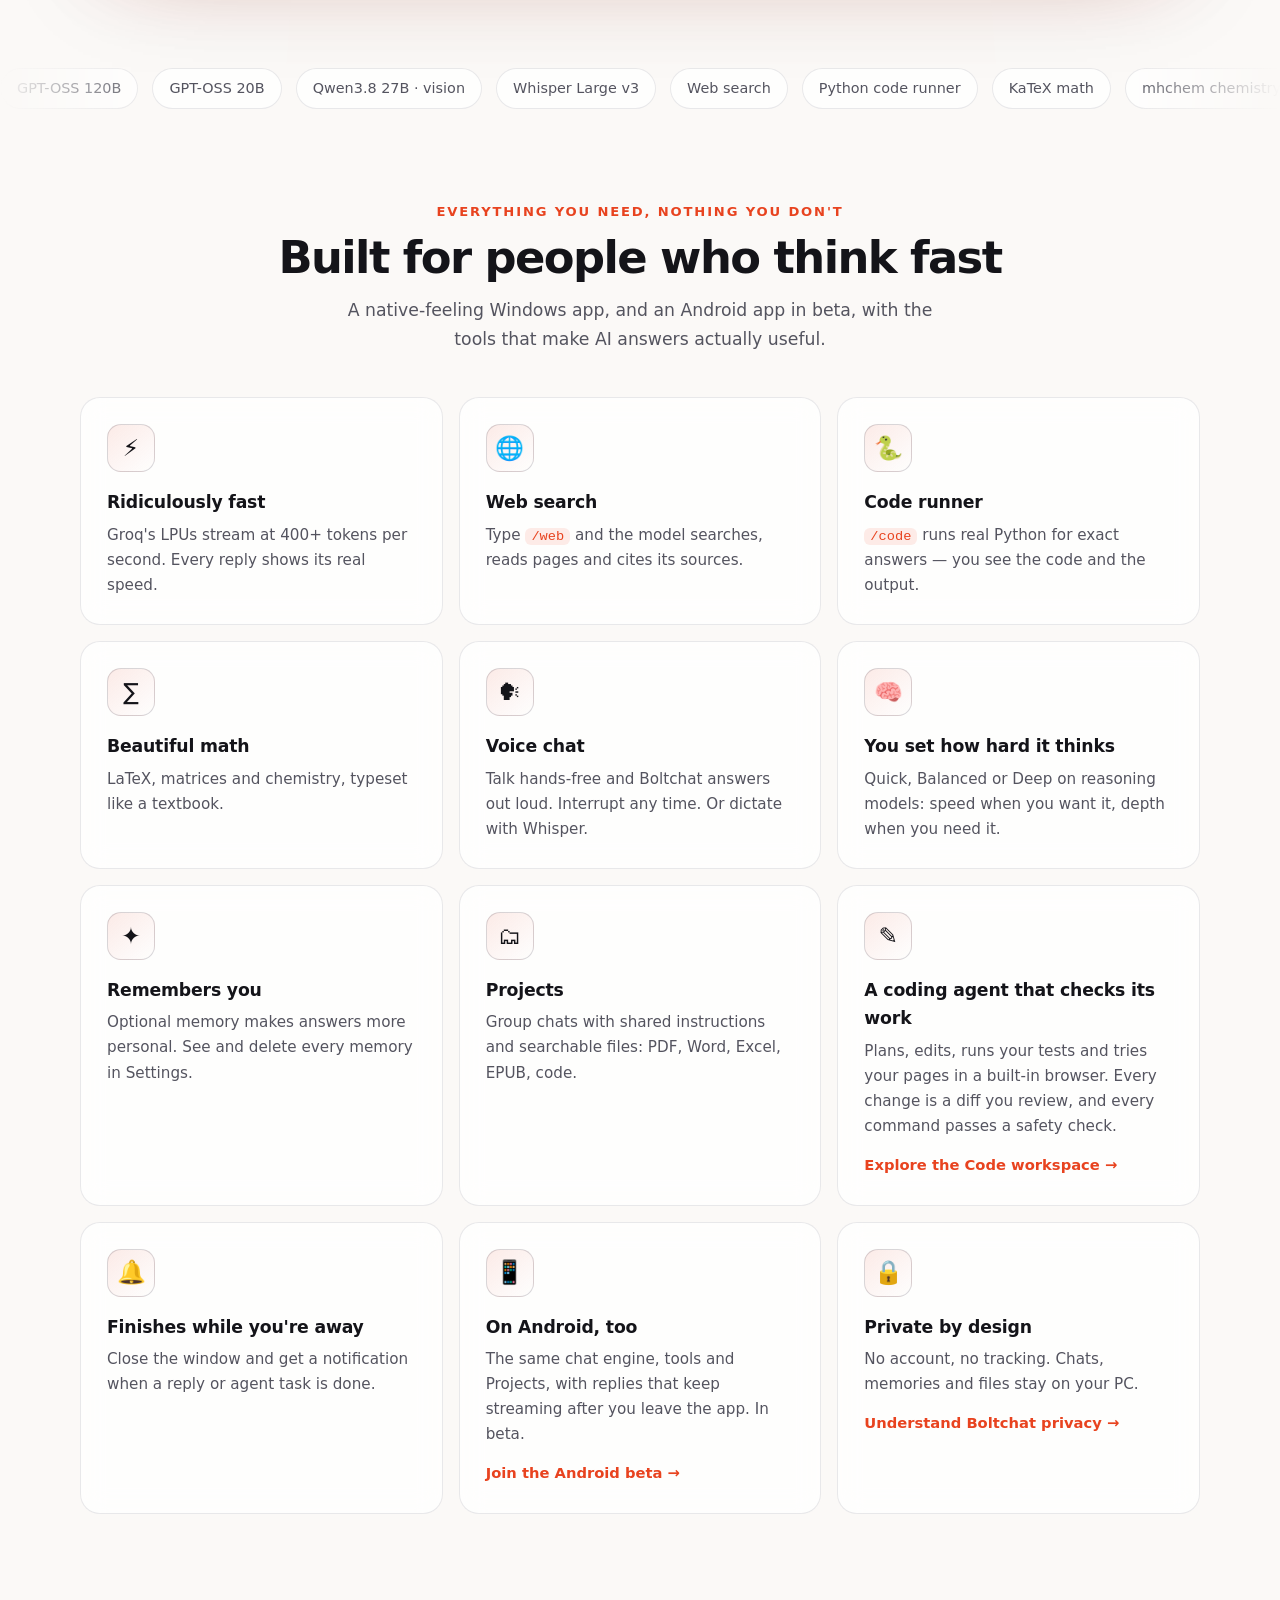
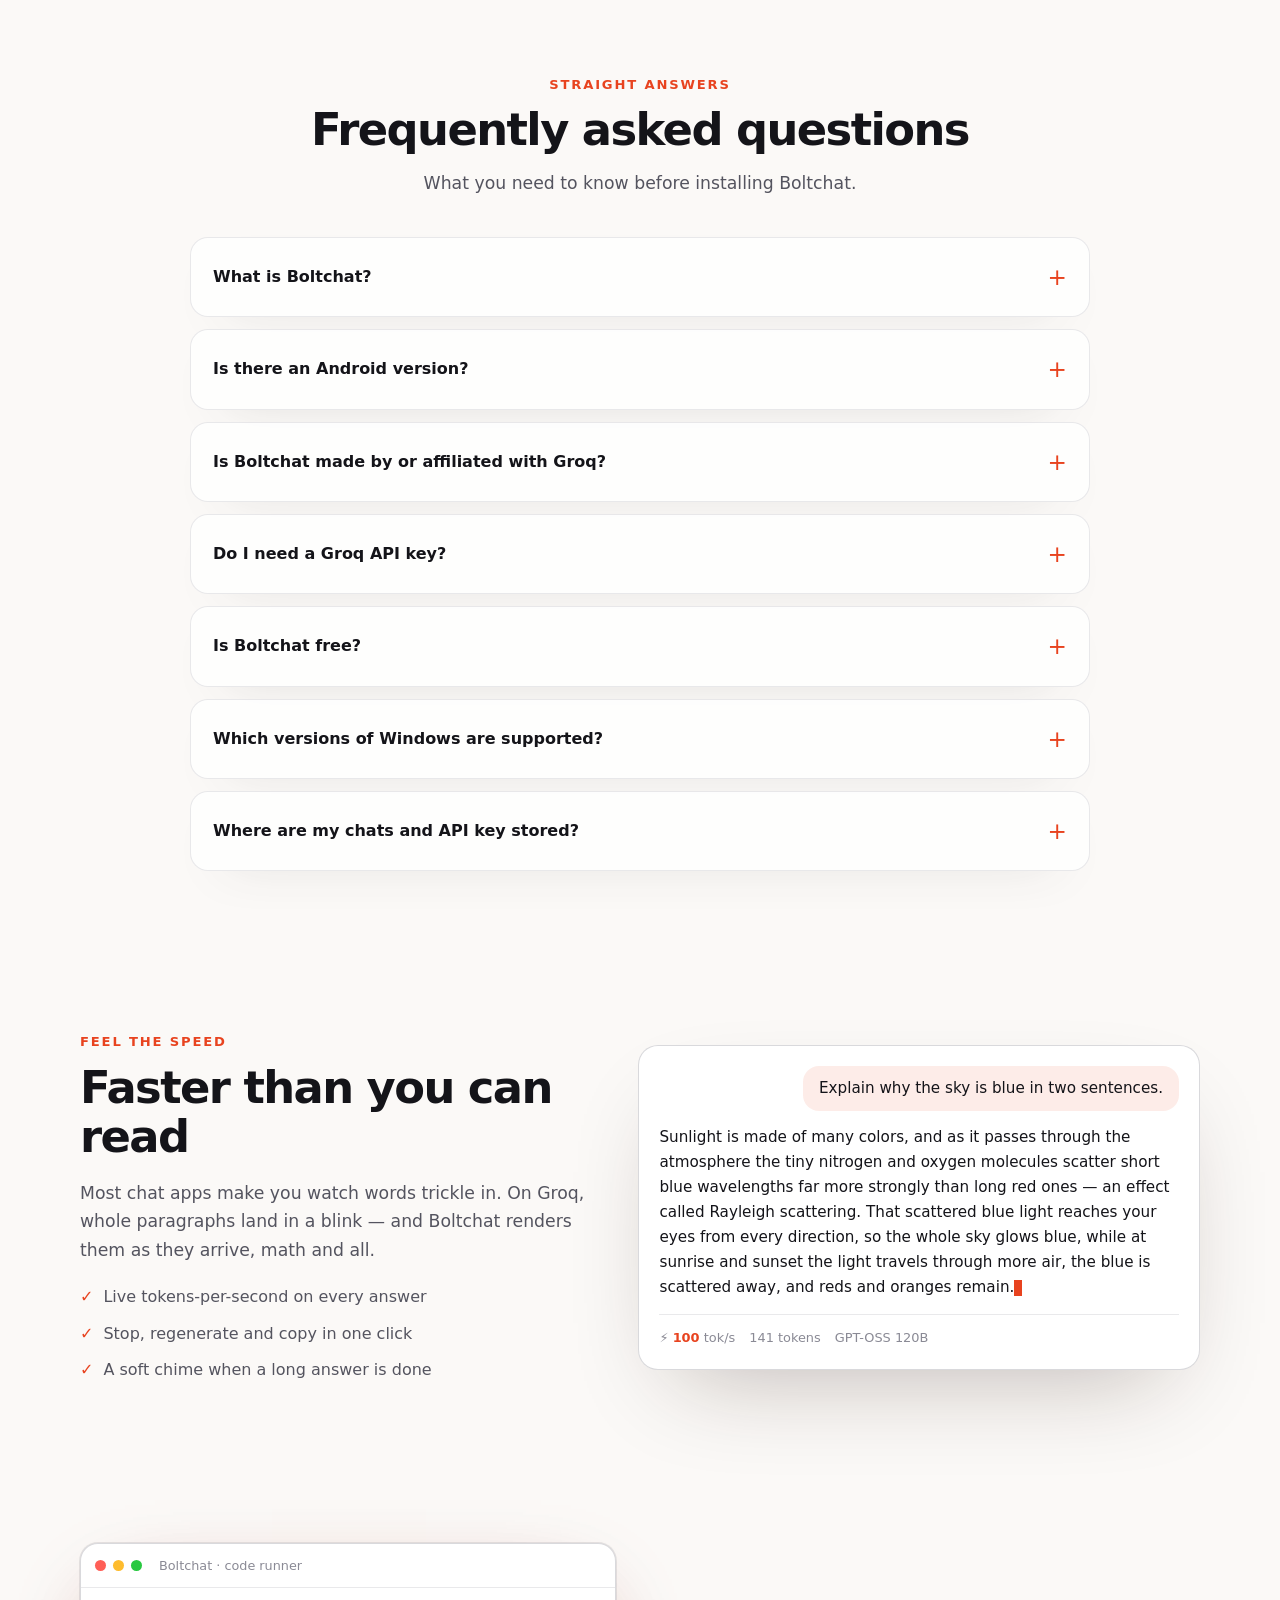
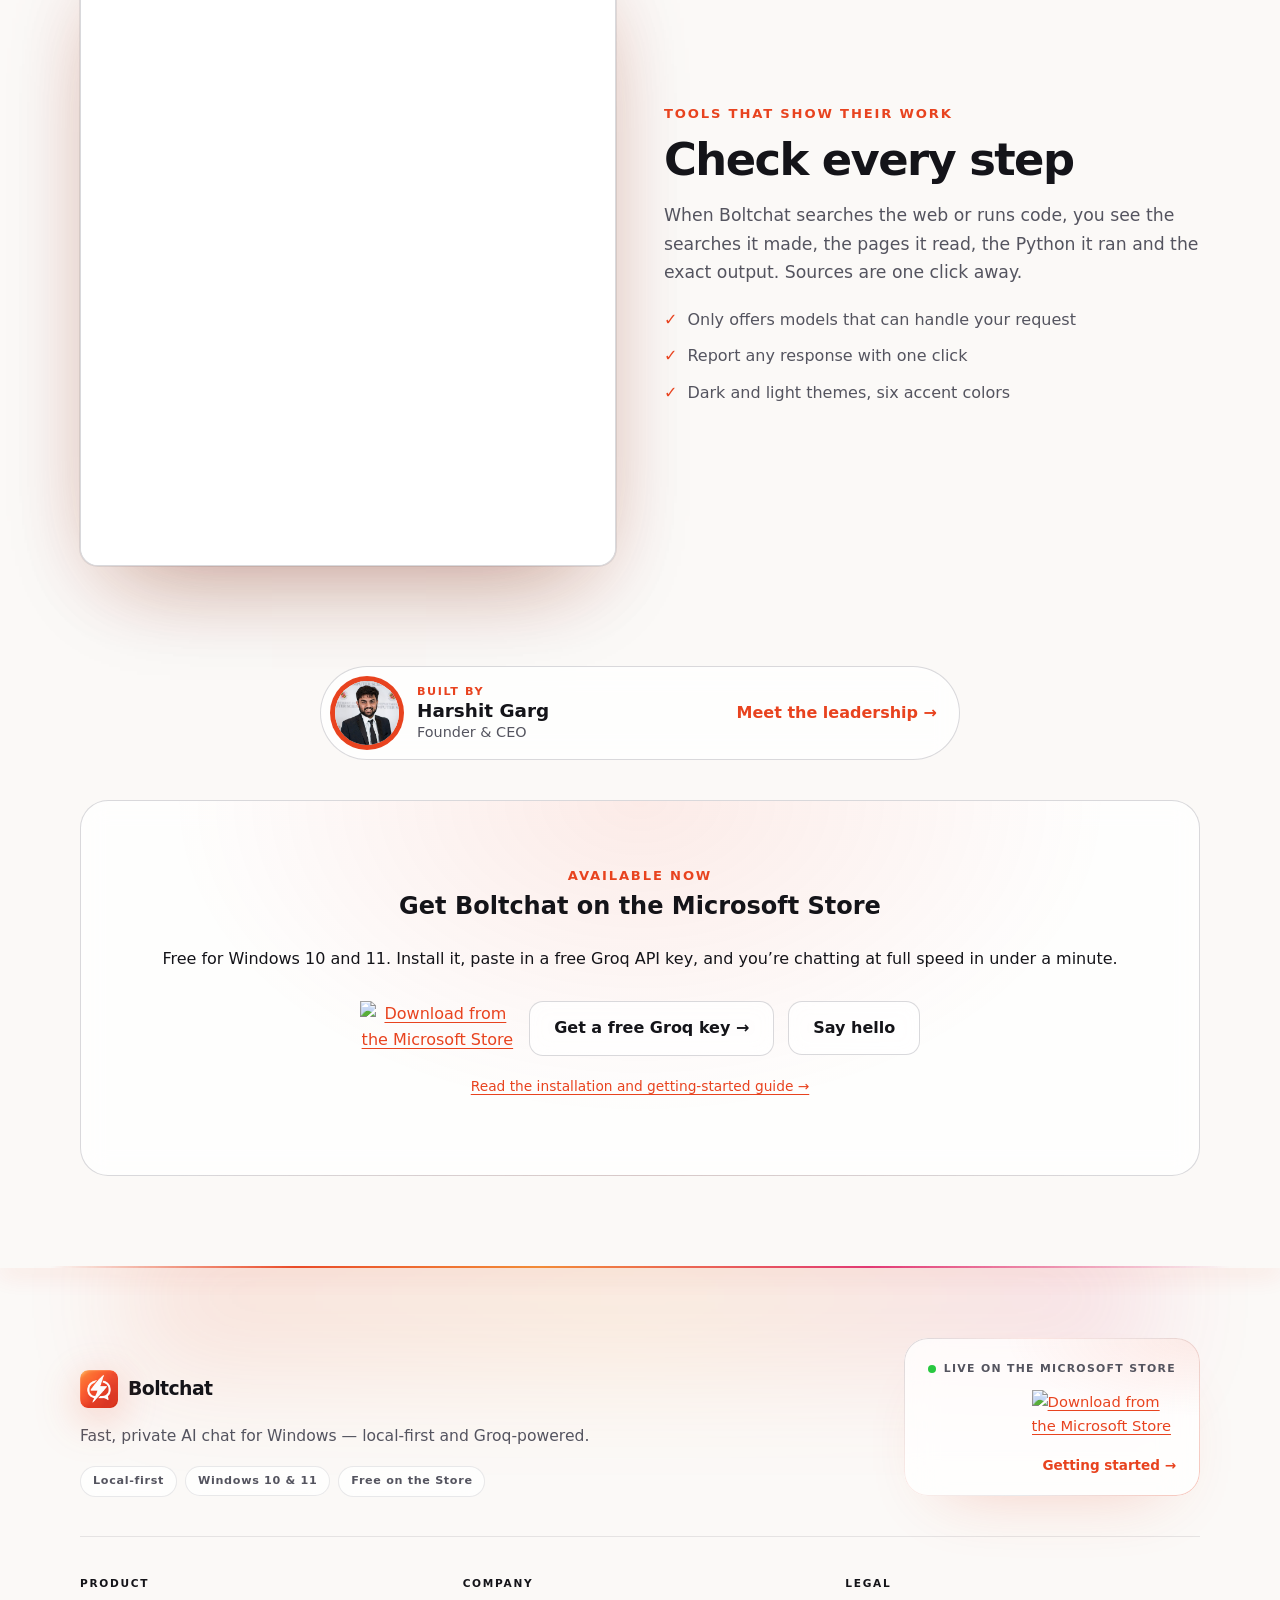
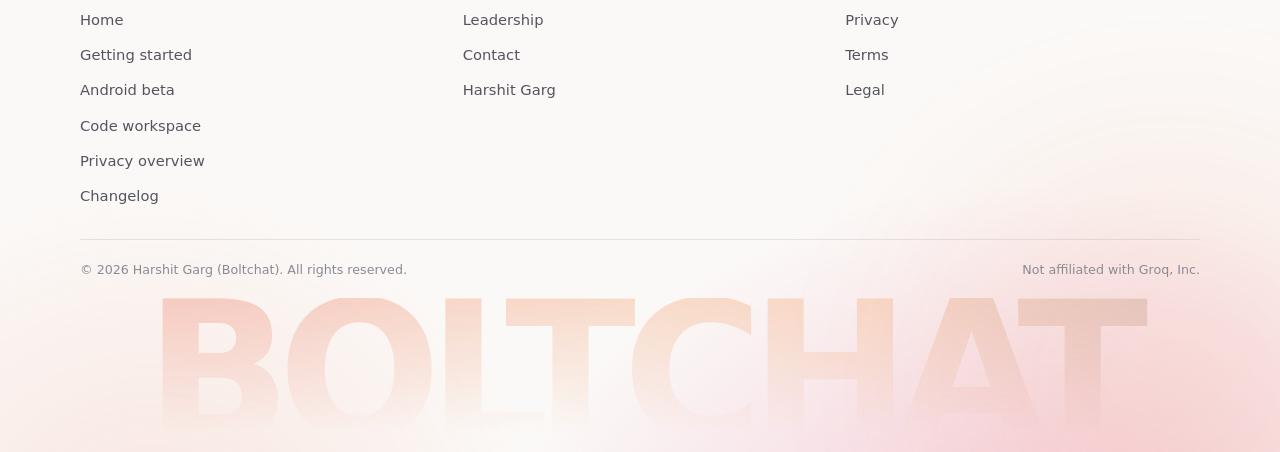
==== commit 8ffc13e4: "Add the Boltchat web app at /app/ The desktop app's chat engine running in the browser, with no back" ====
--- a/index.html
+++ b/index.html
@@ -28,10 +28,9 @@
   <link rel="icon" href="assets/favicon.png">
   <link rel="stylesheet" href="style.css">
   <link rel="stylesheet" href="app-demo.css">
-  <link rel="preconnect" href="https://cdn.jsdelivr.net" crossorigin>
   <link rel="preconnect" href="https://get.microsoft.com" crossorigin>
-  <link rel="stylesheet" href="https://cdn.jsdelivr.net/npm/katex@0.16.11/dist/katex.min.css" crossorigin="anonymous">
-  <script defer src="https://cdn.jsdelivr.net/npm/katex@0.16.11/dist/katex.min.js" crossorigin="anonymous"></script>
+  <link rel="stylesheet" href="app/vendor/katex/katex.min.css">
+  <script defer src="app/vendor/katex/katex.min.js"></script>
   <script type="application/ld+json">
   {
     "@context": "https://schema.org",
@@ -106,6 +105,7 @@
         <span class="nav-indicator" aria-hidden="true"></span>
           <a href="#features">Features</a>
           <a href="android.html">Android</a>
+          <a href="app/">Web app</a>
           <a href="leadership.html">Leadership</a>
           <a href="privacy.html">Privacy</a>
           <a href="terms.html">Terms</a>
@@ -124,13 +124,14 @@
         <div class="badge reveal"><b>⚡ <span data-count="486">486</span> tok/s</b> measured on GPT-OSS 120B</div>
         <img class="hero-icon" src="assets/icon-128.png" alt="" width="104" height="104" fetchpriority="high">
         <h1 class="reveal" style="--d: .05s">AI chat at the <span class="shine">speed of thought</span></h1>
-        <p class="lede reveal" style="--d: .12s">Boltchat is a focused app for models available through Groq, on Windows and now in beta on Android. Answers stream in faster than you can read — with web search, a code runner, beautiful math, voice chat, adjustable thinking, Projects and an optional memory built in.</p>
+        <p class="lede reveal" style="--d: .12s">Boltchat is a focused app for models available through Groq, on Windows, in your browser, and now in beta on Android. Answers stream in faster than you can read — with web search, a code runner, beautiful math, voice chat, adjustable thinking, Projects and an optional memory built in.</p>
         <div class="cta reveal" style="--d: .2s">
           <a class="store-badge" href="https://apps.microsoft.com/detail/9NXXLRNBMWG0" rel="noopener"><picture><source srcset="https://get.microsoft.com/images/en-us%20light.svg" media="(prefers-color-scheme: light)"><img src="https://get.microsoft.com/images/en-us%20dark.svg" width="200" height="72" alt="Download from the Microsoft Store"></picture></a>
+          <a class="btn" href="app/">Use it in your browser →</a>
           <a class="btn" href="android.html">Android beta →</a>
           <a class="btn" href="#demo">Watch it stream ↓</a>
         </div>
-        <p class="fine reveal" style="--d: .26s">Free app · bring your own Groq API key (free tier available) · Windows 10 &amp; 11 · Android 8+ (beta)</p>
+        <p class="fine reveal" style="--d: .26s">Free app · bring your own Groq API key (free tier available) · Windows 10 &amp; 11 · any modern browser · Android 8+ (beta)</p>
 
         <div class="stage">
           <div class="window">
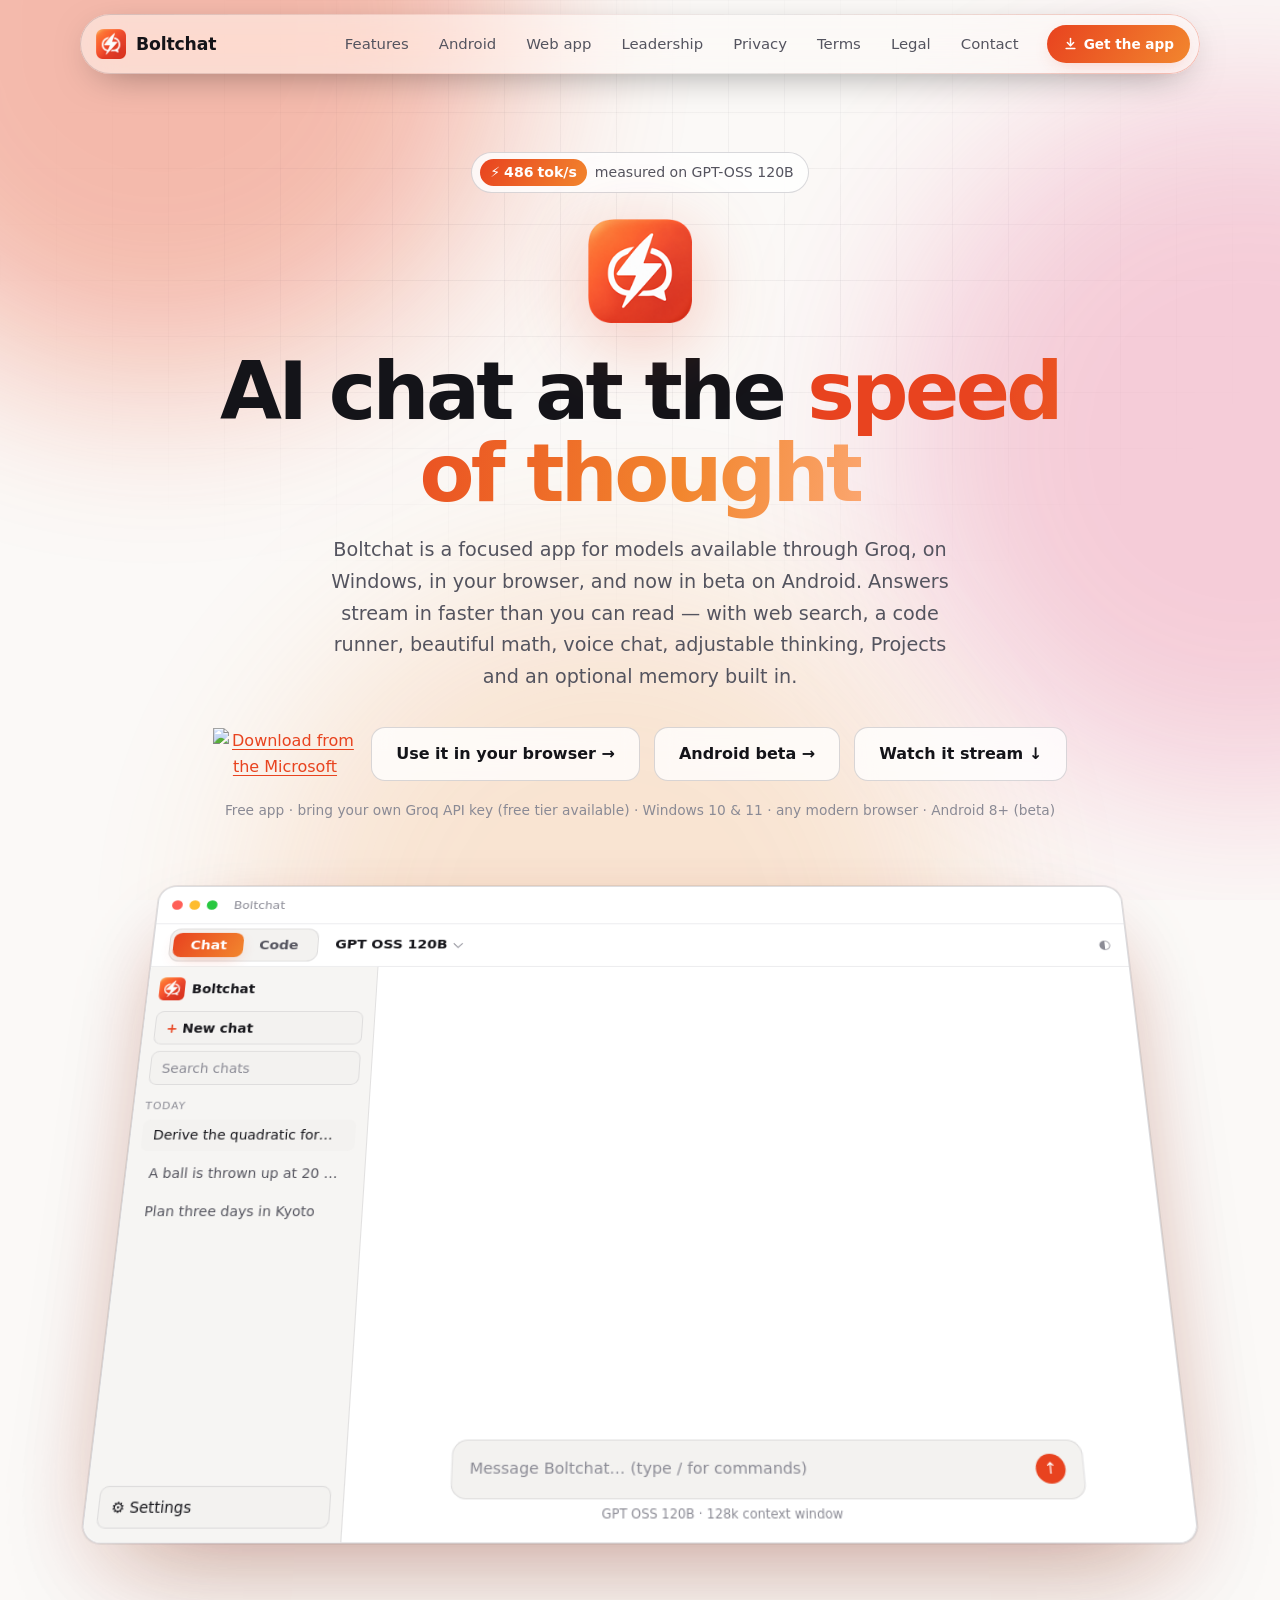
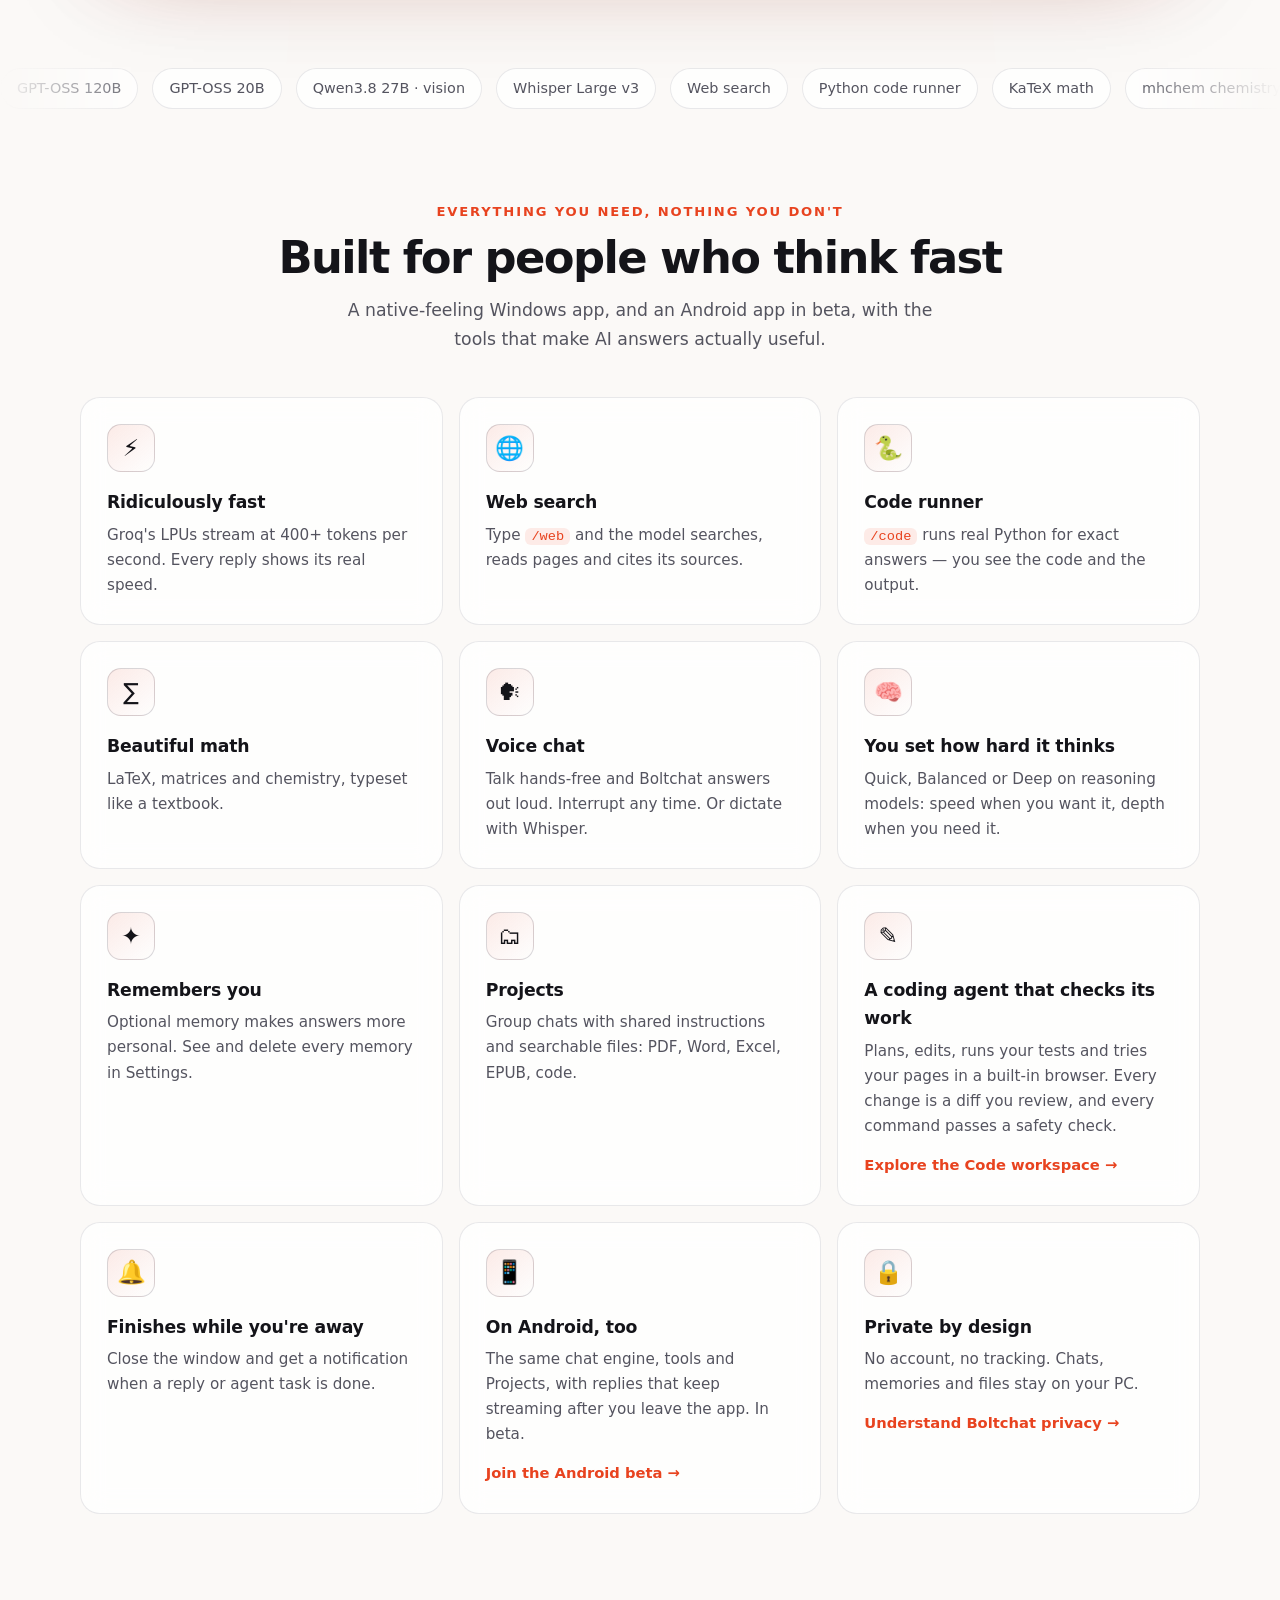
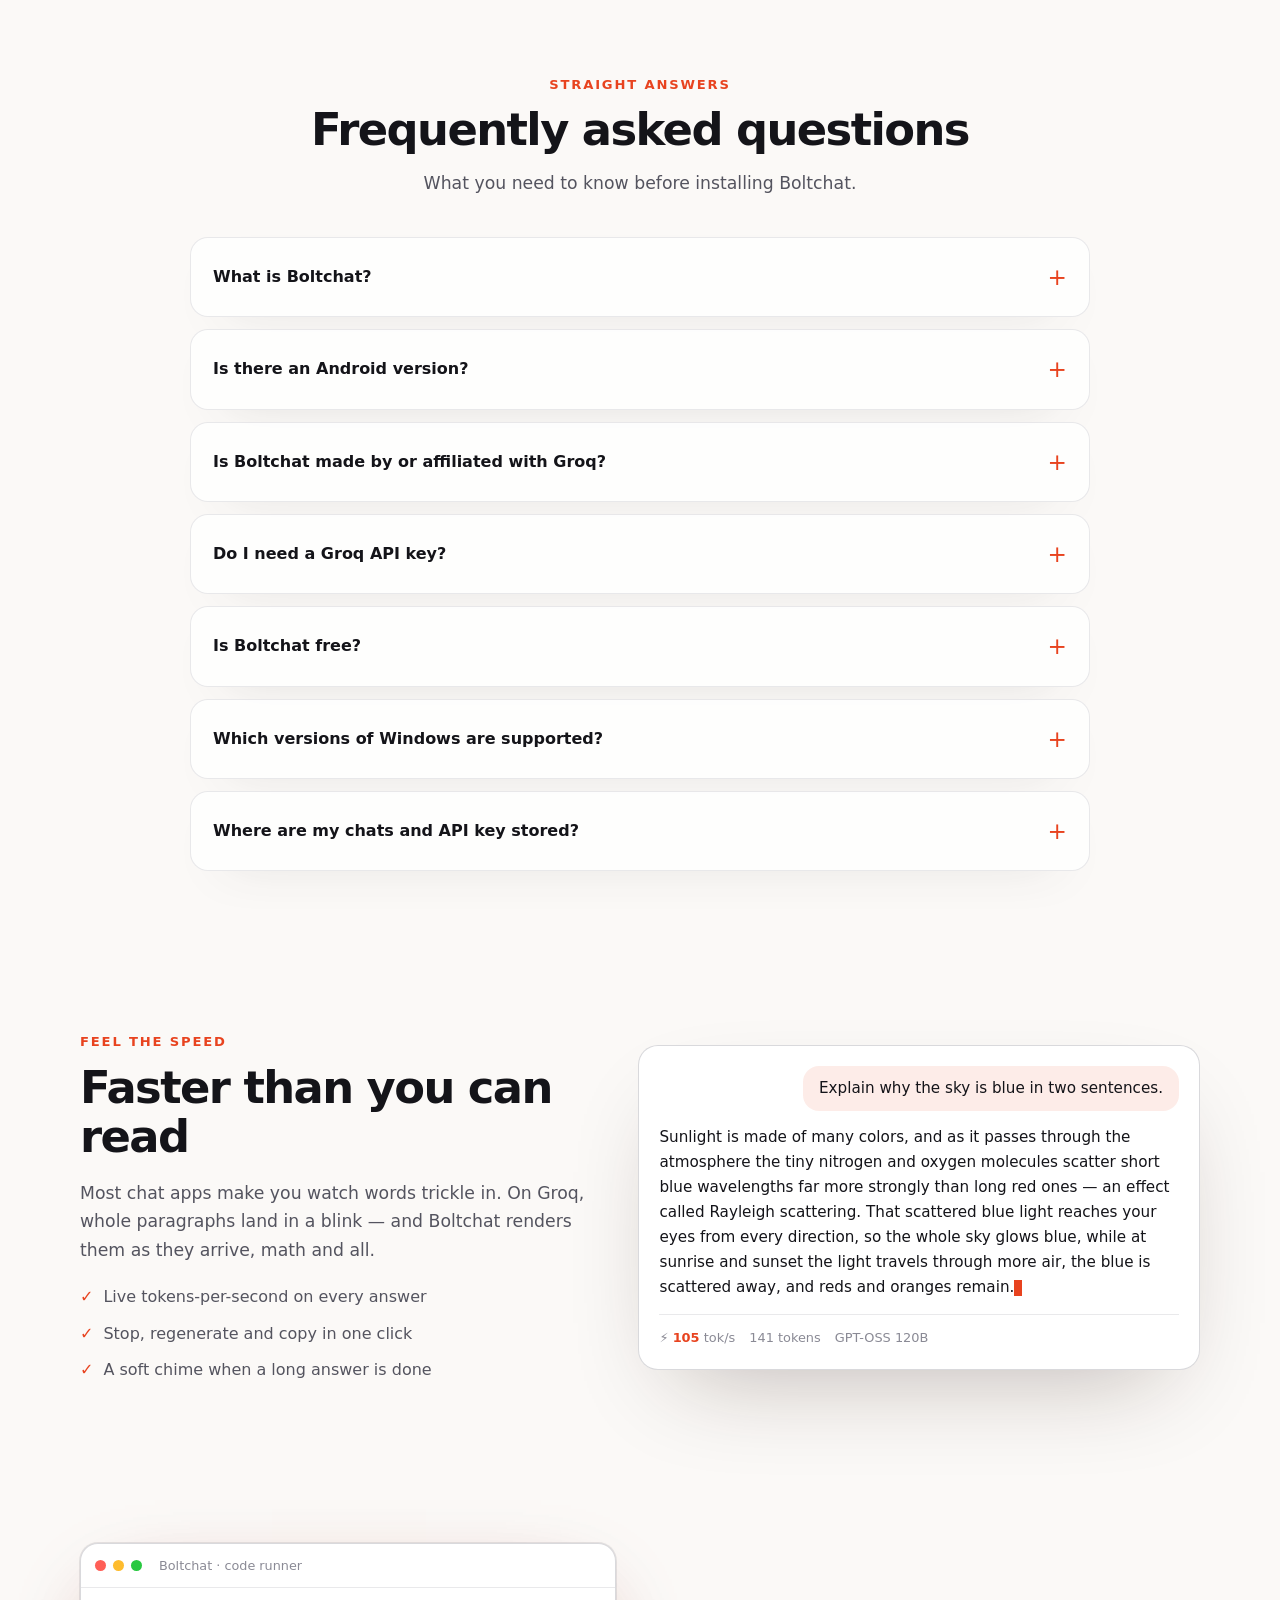
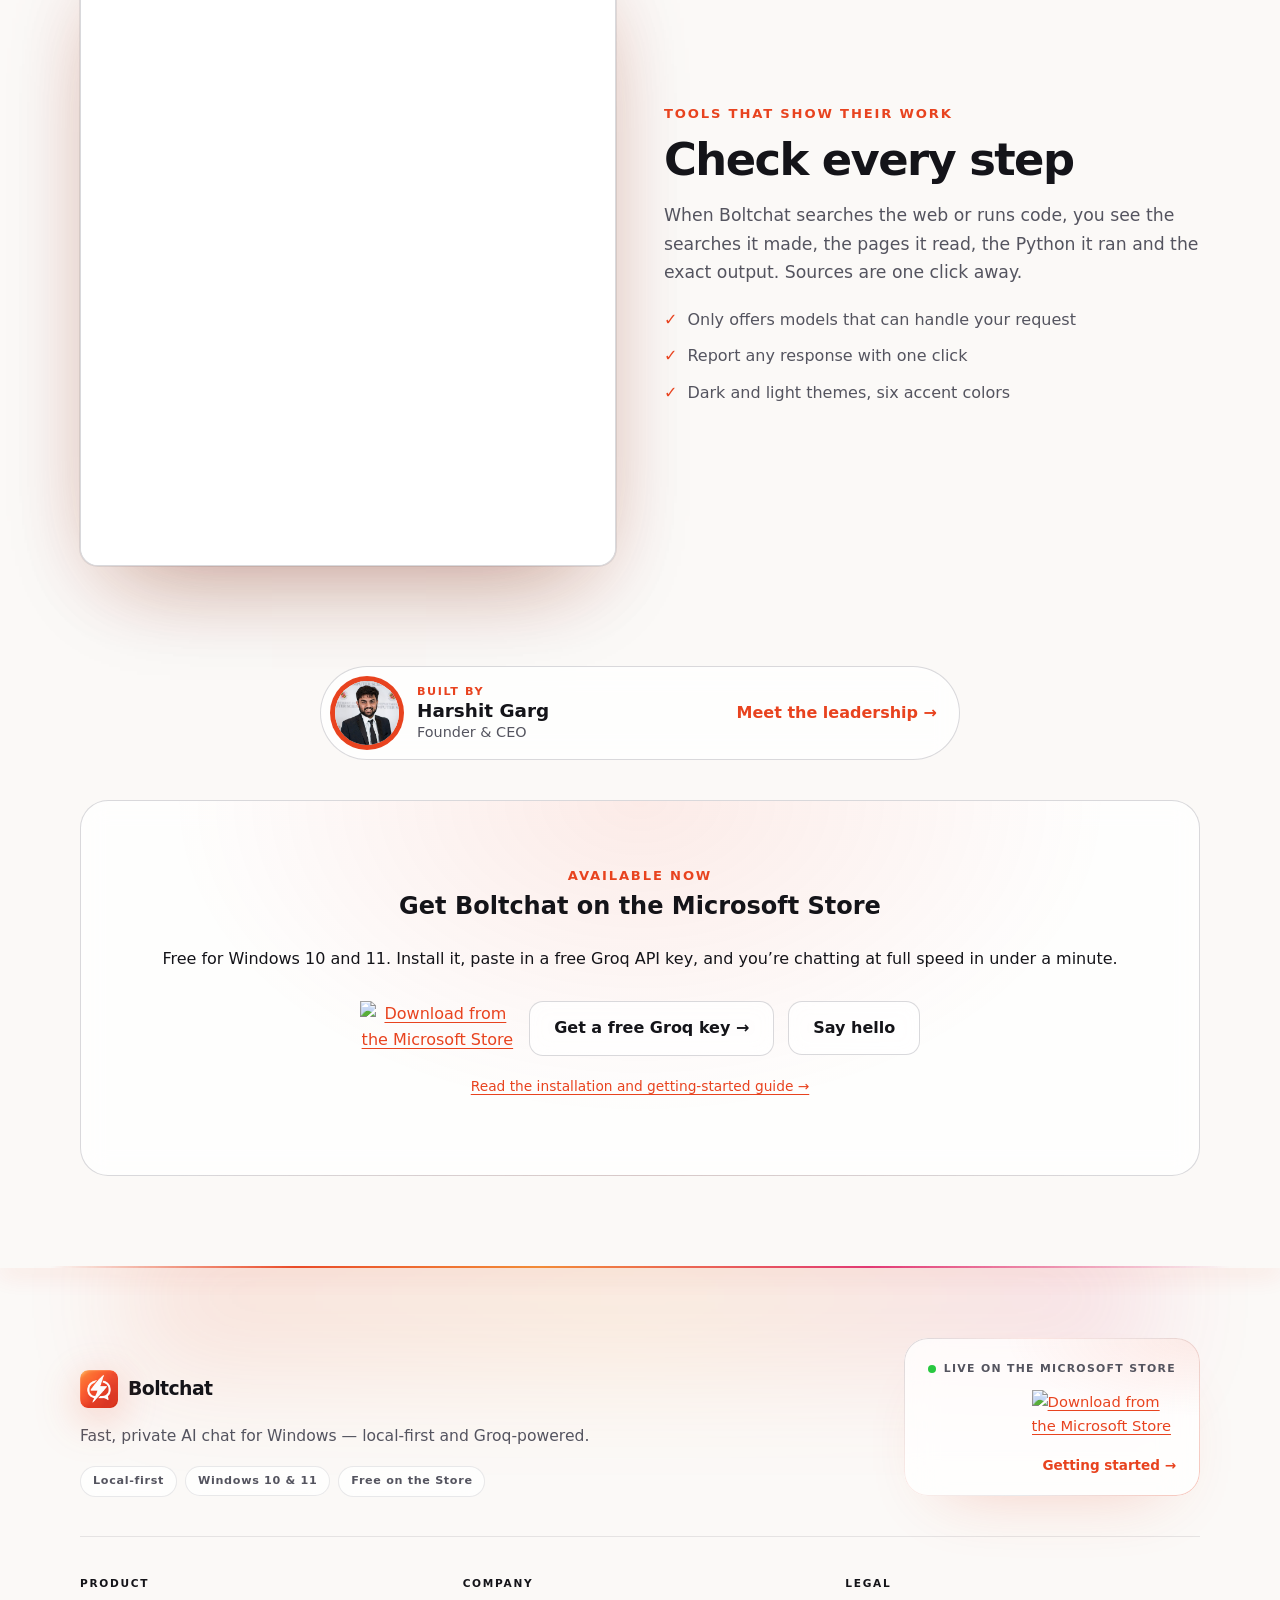
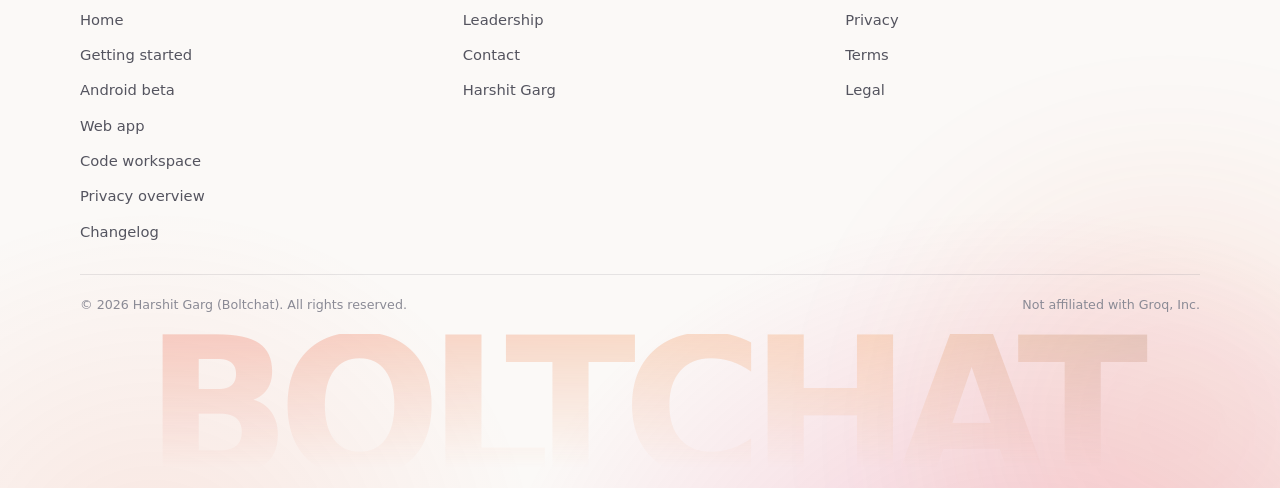
==== commit ad97e48e: "Web chat as a page of the site: chat.html, with app/ as plain static files chat.html is a normal sit" ====
--- a/index.html
+++ b/index.html
@@ -4,7 +4,7 @@
   <meta charset="utf-8">
   <meta name="viewport" content="width=device-width, initial-scale=1">
   <title>Boltchat — Fast, Private AI Chat for Windows and Android</title>
-  <meta name="description" content="Boltchat is a fast, private AI chat app for models on Groq: web search, code, voice chat, adjustable thinking, vision, memory, Projects and a coding workspace. Windows, Android beta.">
+  <meta name="description" content="Boltchat is a fast, private AI chat app for models on Groq: web search, code, voice chat, vision, memory and Projects. Windows, web and Android beta.">
   <meta name="robots" content="index, follow, max-image-preview:large">
   <link rel="canonical" href="https://boltchat.harshit-garg.com/">
   <meta property="og:type" content="website">
@@ -105,7 +105,7 @@
         <span class="nav-indicator" aria-hidden="true"></span>
           <a href="#features">Features</a>
           <a href="android.html">Android</a>
-          <a href="app/">Web app</a>
+          <a href="chat.html">Web app</a>
           <a href="leadership.html">Leadership</a>
           <a href="privacy.html">Privacy</a>
           <a href="terms.html">Terms</a>
@@ -127,7 +127,7 @@
         <p class="lede reveal" style="--d: .12s">Boltchat is a focused app for models available through Groq, on Windows, in your browser, and now in beta on Android. Answers stream in faster than you can read — with web search, a code runner, beautiful math, voice chat, adjustable thinking, Projects and an optional memory built in.</p>
         <div class="cta reveal" style="--d: .2s">
           <a class="store-badge" href="https://apps.microsoft.com/detail/9NXXLRNBMWG0" rel="noopener"><picture><source srcset="https://get.microsoft.com/images/en-us%20light.svg" media="(prefers-color-scheme: light)"><img src="https://get.microsoft.com/images/en-us%20dark.svg" width="200" height="72" alt="Download from the Microsoft Store"></picture></a>
-          <a class="btn" href="app/">Use it in your browser →</a>
+          <a class="btn" href="chat.html">Use it in your browser →</a>
           <a class="btn" href="android.html">Android beta →</a>
           <a class="btn" href="#demo">Watch it stream ↓</a>
         </div>
@@ -401,6 +401,7 @@
           <a href="./">Home</a>
           <a href="getting-started.html">Getting started</a>
           <a href="android.html">Android beta</a>
+          <a href="chat.html">Web app</a>
           <a href="code-workspace.html">Code workspace</a>
           <a href="private-ai-chat.html">Privacy overview</a>
           <a href="changelog.html">Changelog</a>
--- a/style.css
+++ b/style.css
@@ -1457,3 +1457,33 @@
   .beta-info { grid-template-columns: 1fr; }
 }
 
+/* ---------- Chat page (chat.html): the web chat, framed like the app windows on the home page ---------- */
+.chat-hero { padding: 44px 0 22px; }
+.chat-hero h1 { font-size: clamp(1.8rem, 4vw, 2.6rem); }
+.chat-hero .updated { max-width: 640px; margin: 0 auto; color: var(--muted); }
+.chat-page { padding: 0 0 80px; }
+.chat-window {
+  height: clamp(520px, 100dvh - 150px, 900px);
+  border-radius: 20px;
+  border: 1px solid var(--border-strong);
+  background: var(--bg-solid);
+  box-shadow: var(--shadow), 0 0 80px -30px var(--glow);
+  overflow: hidden;
+}
+.chat-frame { display: block; width: 100%; height: 100%; border: 0; }
+.chat-under { margin: 12px 4px 0; text-align: right; font-size: 0.9em; }
+.chat-under a { color: var(--muted); text-decoration: none; }
+.chat-under a:hover { color: var(--accent); }
+.chat-facts { margin-top: 34px; }
+@media (max-width: 720px) {
+  .chat-hero { padding: 30px 0 16px; }
+  .chat-page .wrap { width: min(1120px, 100% - 16px); }
+  .chat-window { height: calc(100dvh - 96px); min-height: 460px; border-radius: 16px; }
+}
+
+/* The nav gained a link (Web app): keep every link on one line, and tighten them where the bar gets narrow */
+.nav a { white-space: nowrap; }
+@media (min-width: 861px) and (max-width: 1140px) {
+  .nav a { padding: 7px 9px; font-size: 0.88em; }
+  .nav-shell { gap: 8px; }
+}
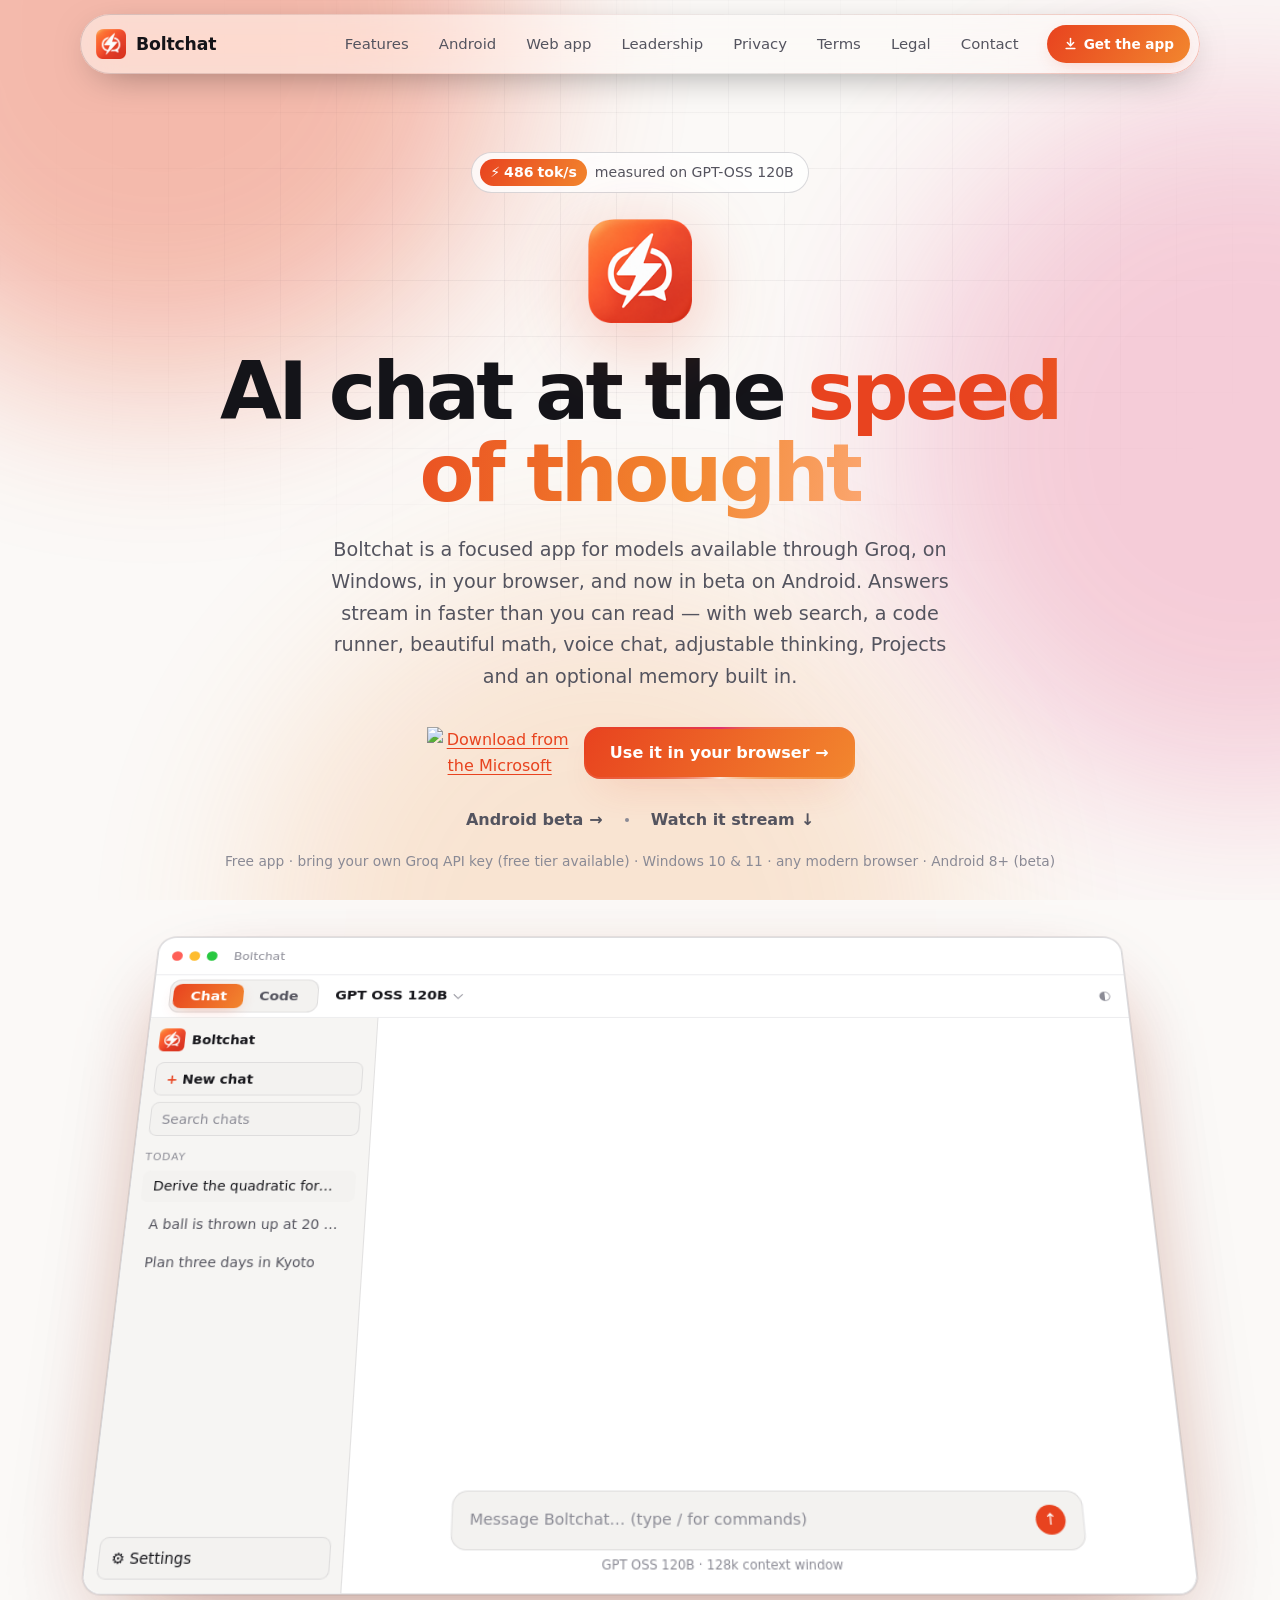
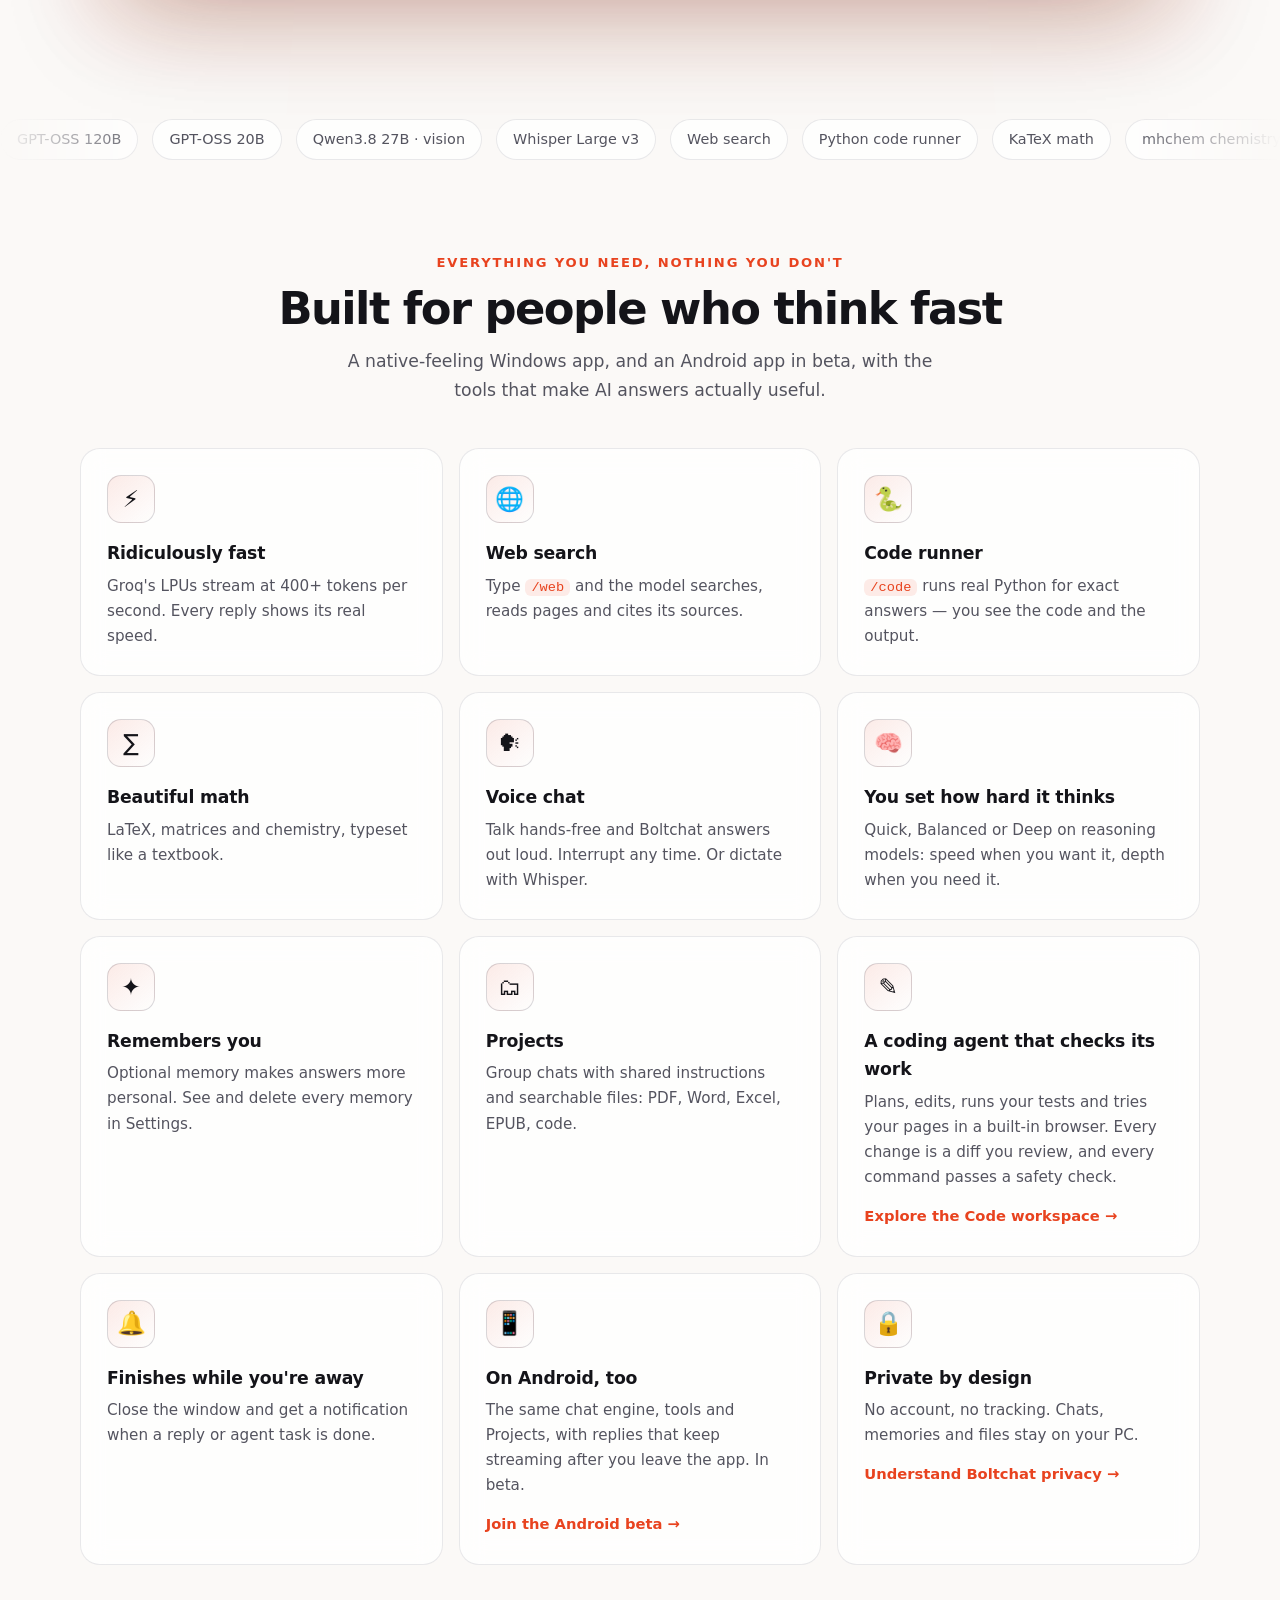
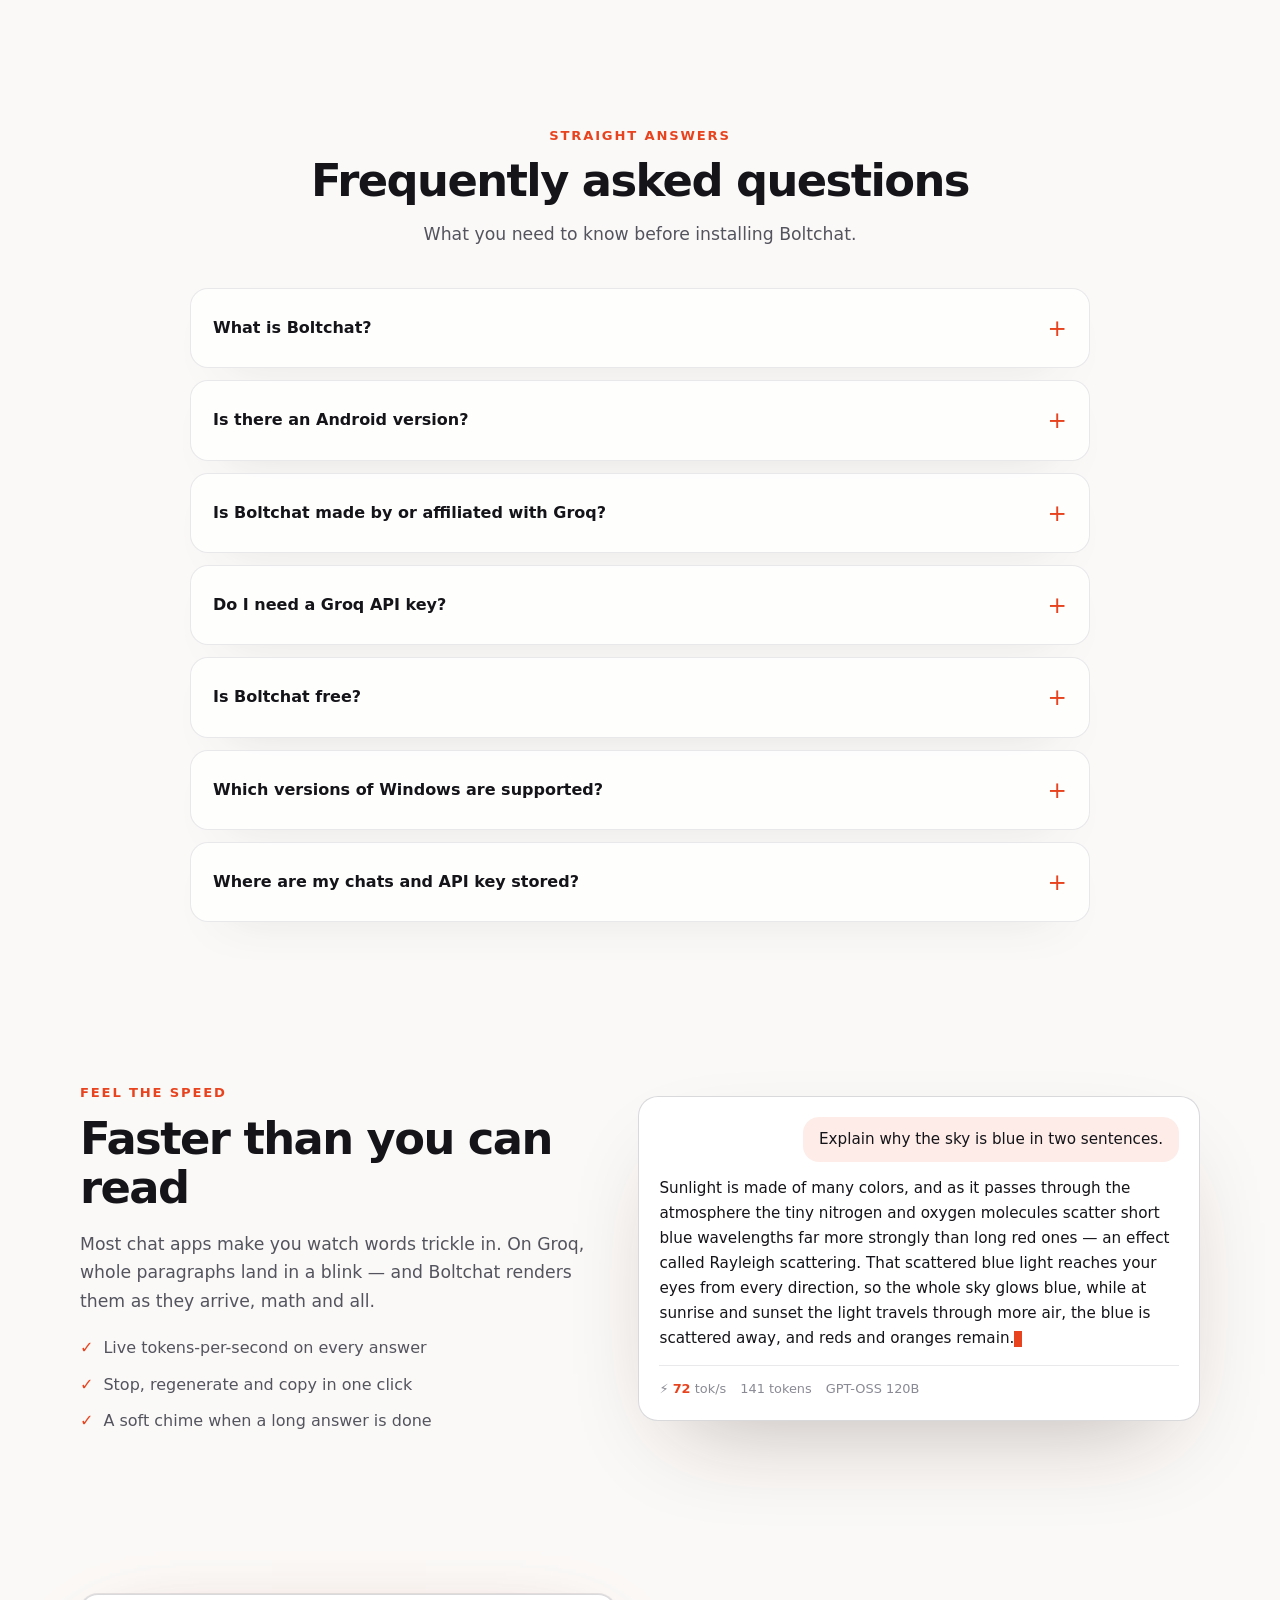
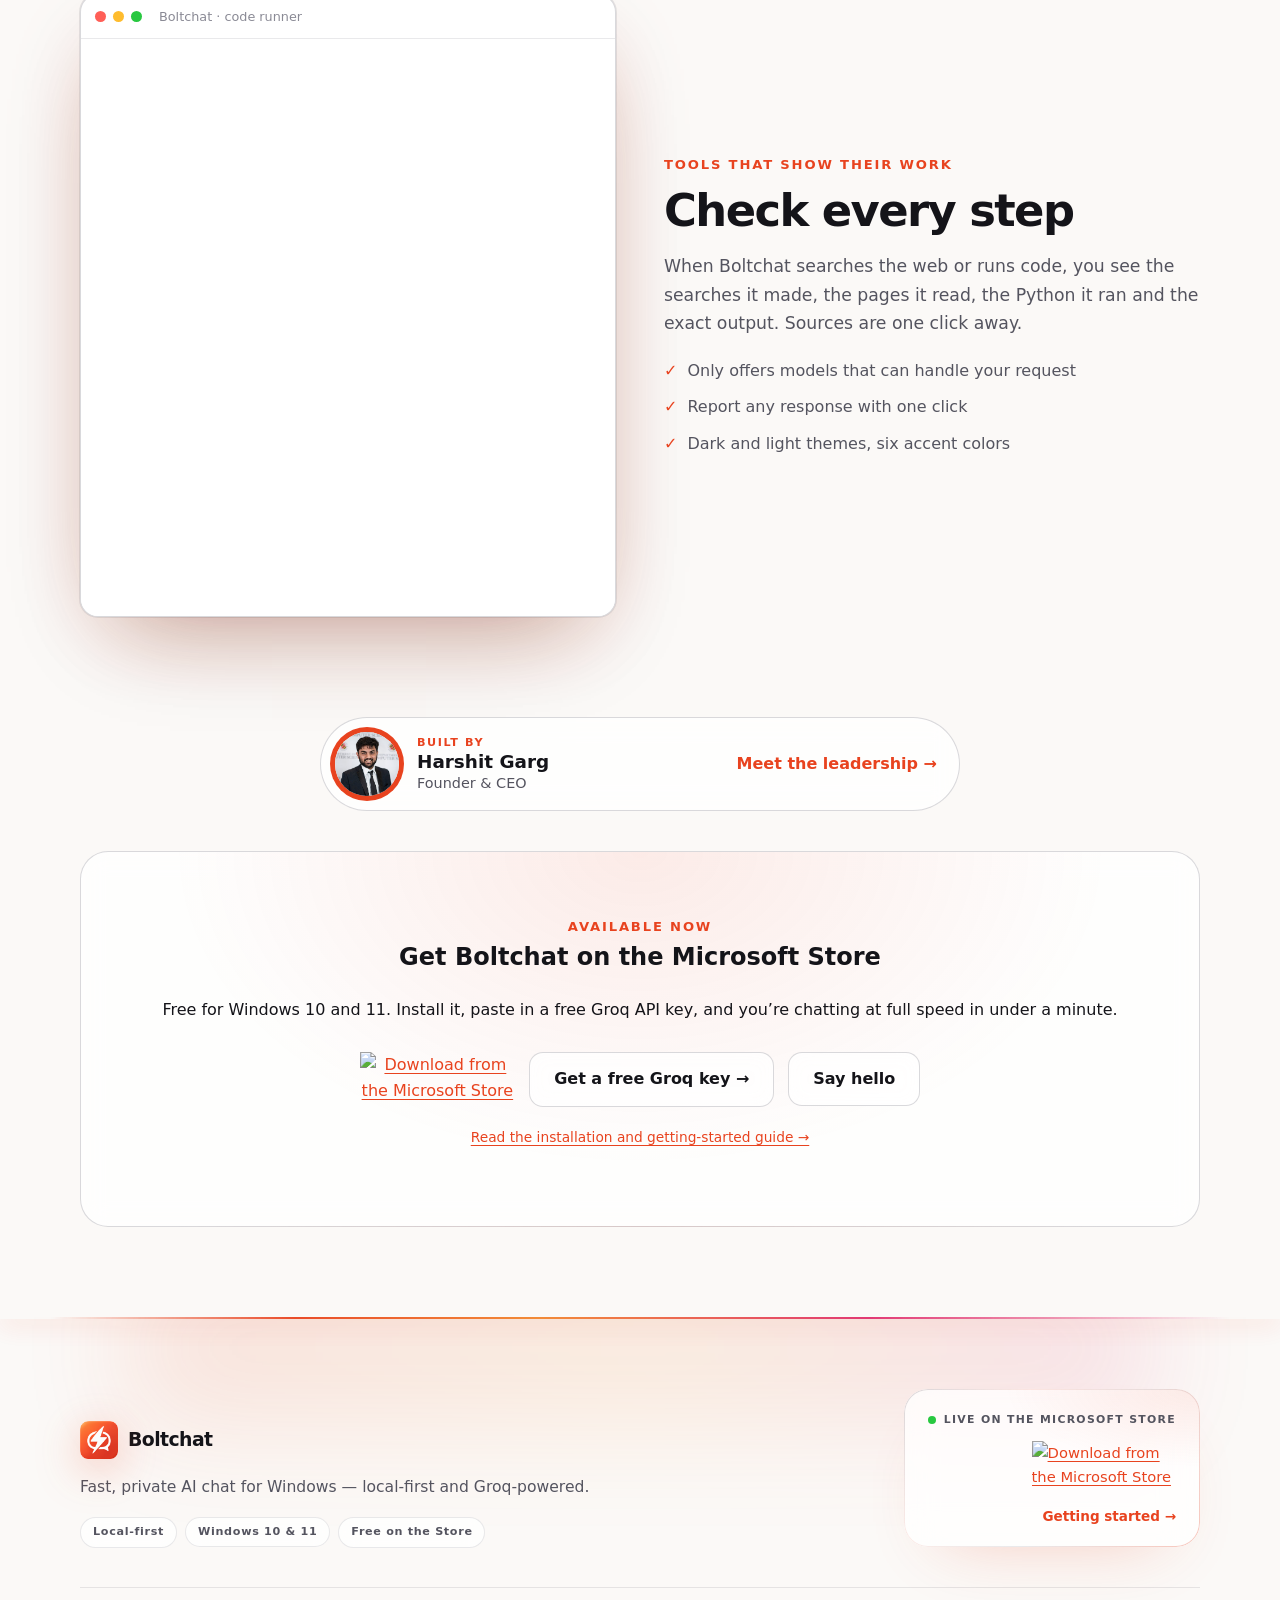
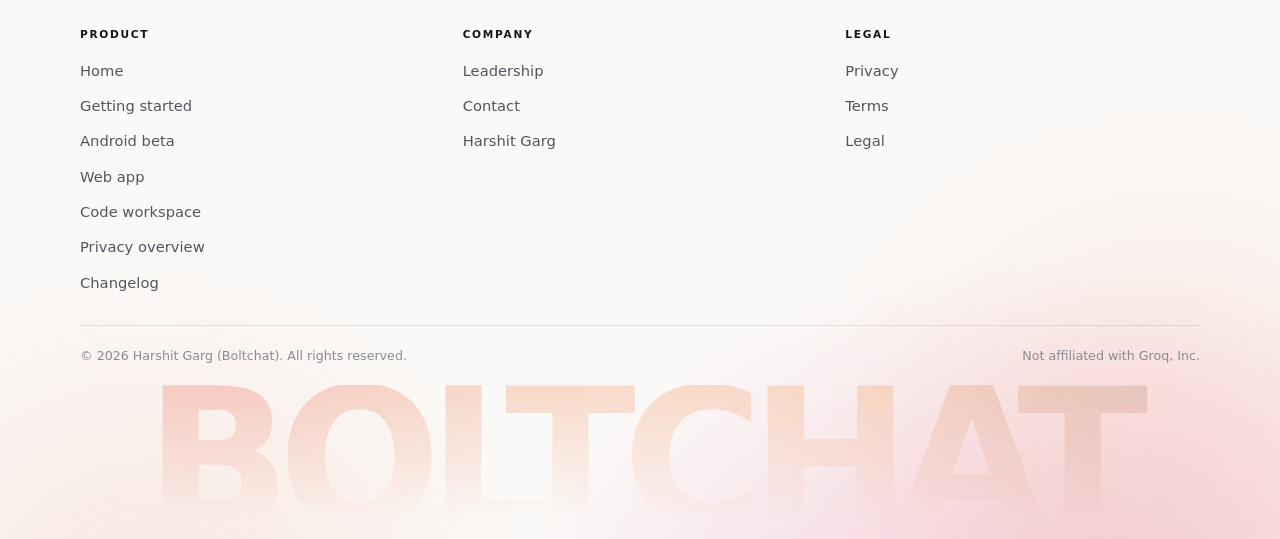
==== commit c3ec3e3a: "Home hero: two main calls to action, Android and demo as quieter links Co-Authored-By: Claude Opus 5" ====
--- a/index.html
+++ b/index.html
@@ -127,9 +127,12 @@
         <p class="lede reveal" style="--d: .12s">Boltchat is a focused app for models available through Groq, on Windows, in your browser, and now in beta on Android. Answers stream in faster than you can read — with web search, a code runner, beautiful math, voice chat, adjustable thinking, Projects and an optional memory built in.</p>
         <div class="cta reveal" style="--d: .2s">
           <a class="store-badge" href="https://apps.microsoft.com/detail/9NXXLRNBMWG0" rel="noopener"><picture><source srcset="https://get.microsoft.com/images/en-us%20light.svg" media="(prefers-color-scheme: light)"><img src="https://get.microsoft.com/images/en-us%20dark.svg" width="200" height="72" alt="Download from the Microsoft Store"></picture></a>
-          <a class="btn" href="chat.html">Use it in your browser →</a>
-          <a class="btn" href="android.html">Android beta →</a>
-          <a class="btn" href="#demo">Watch it stream ↓</a>
+          <a class="btn primary" href="chat.html">Use it in your browser →</a>
+        </div>
+        <div class="cta-more reveal" style="--d: .23s">
+          <a href="android.html">Android beta <span aria-hidden="true">→</span></a>
+          <span class="sep" aria-hidden="true"></span>
+          <a href="#demo">Watch it stream <span aria-hidden="true">↓</span></a>
         </div>
         <p class="fine reveal" style="--d: .26s">Free app · bring your own Groq API key (free tier available) · Windows 10 &amp; 11 · any modern browser · Android 8+ (beta)</p>
 
--- a/style.css
+++ b/style.css
@@ -357,7 +357,29 @@
 @keyframes shine { to { background-position: -250% 0; } }
 .hero .lede { color: var(--muted); font-size: 1.2em; max-width: 640px; margin: 0 auto 34px; }
 .cta { display: inline-flex; flex-wrap: wrap; gap: 14px; justify-content: center; }
+.hero .cta .btn { height: 48px; padding: 0 24px; }
+/* Secondary hero links: quieter than the two main ways in */
+.cta-more {
+  display: flex; flex-wrap: wrap; align-items: center; justify-content: center;
+  gap: 6px 18px;
+  margin-top: 22px;
+}
+.cta-more a {
+  display: inline-flex; align-items: center; gap: 6px;
+  padding: 6px 4px;
+  color: var(--muted, var(--text));
+  font-weight: 600;
+  text-decoration: none;
+  border-bottom: 1px solid transparent;
+  transition: color 0.2s, border-color 0.2s;
+}
+.cta-more a span { transition: transform 0.2s; }
+.cta-more a:hover { color: var(--text); border-bottom-color: var(--accent); }
+.cta-more a[href^="#"]:hover span { transform: translateY(2px); }
+.cta-more a:not([href^="#"]):hover span { transform: translateX(3px); }
+.cta-more .sep { width: 4px; height: 4px; border-radius: 50%; background: var(--faint); }
 .fine { color: var(--faint); font-size: 0.86em; margin-top: 18px; }
+.cta-more + .fine { margin-top: 10px; }
 
 /* Screenshot in a window frame; tilts upright as it scrolls into view (see site.js) */
 .stage { perspective: 1400px; margin: 64px auto 0; max-width: 1000px; }
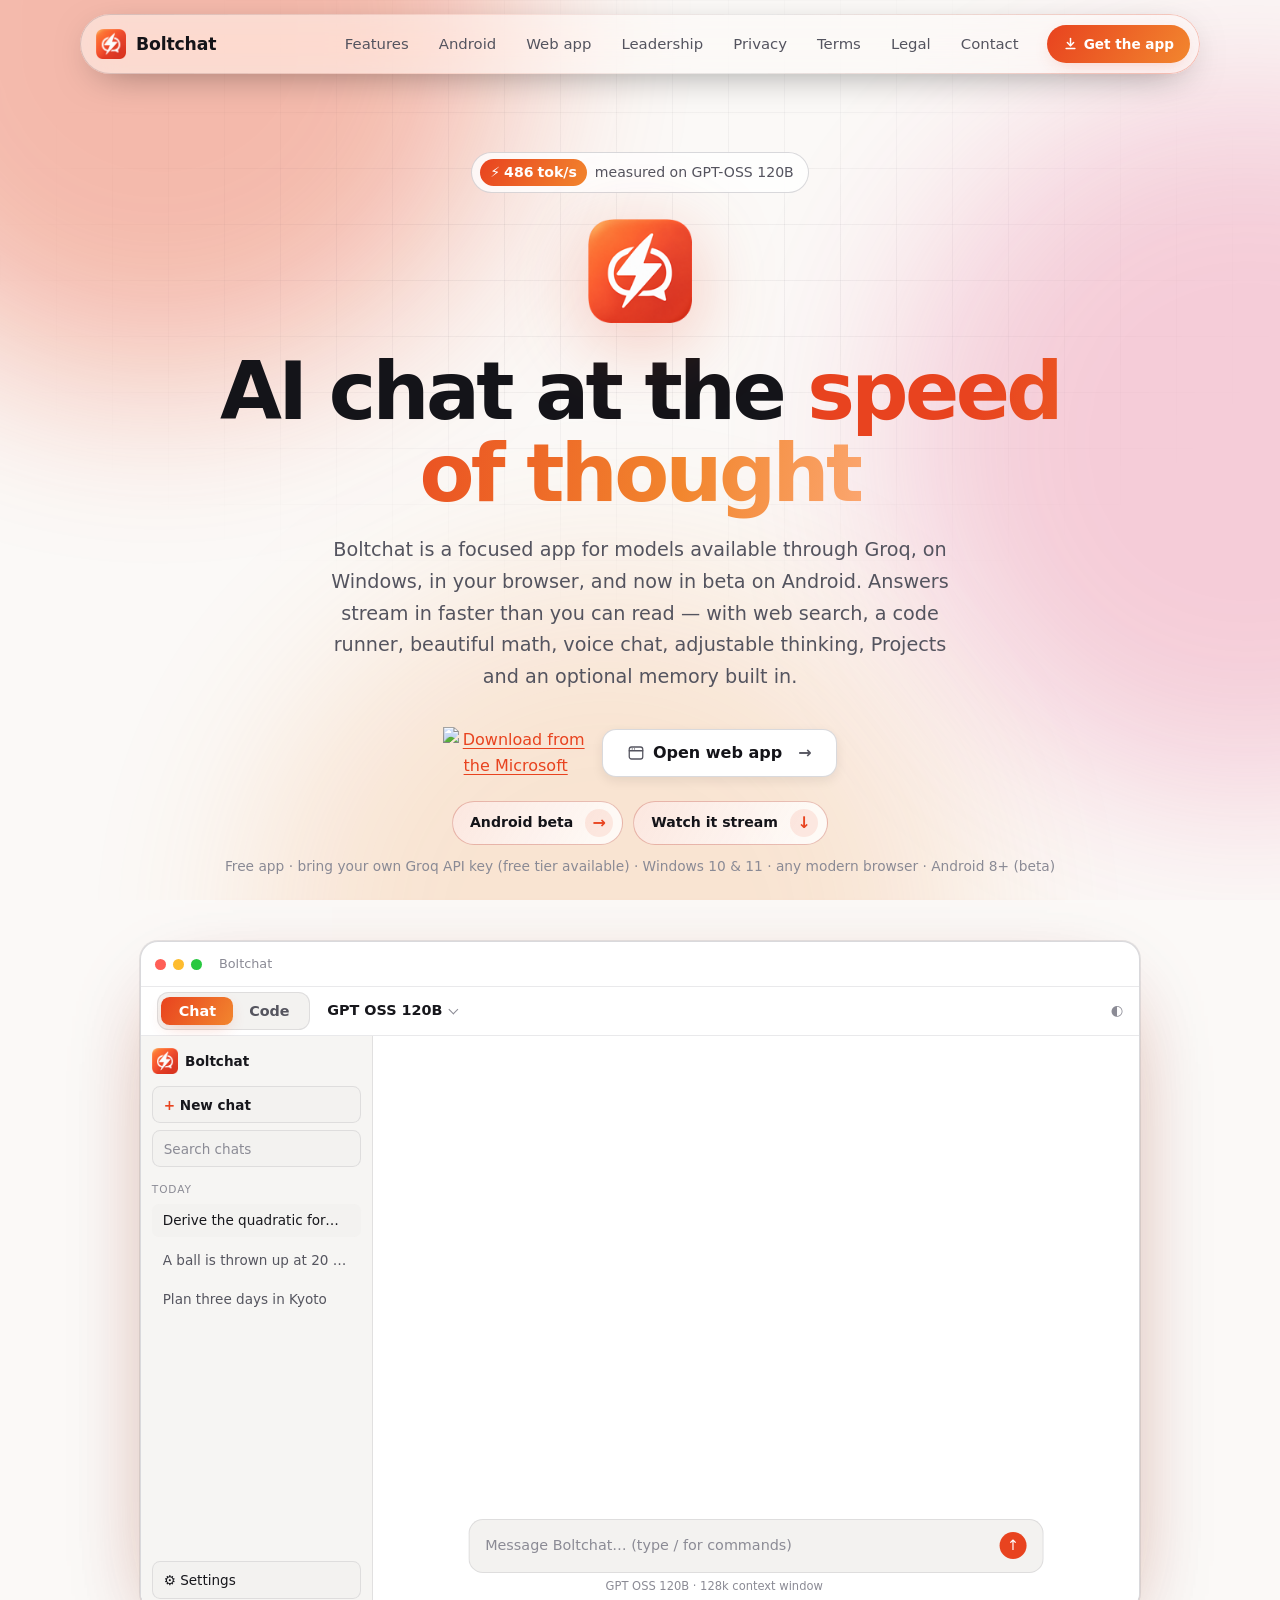
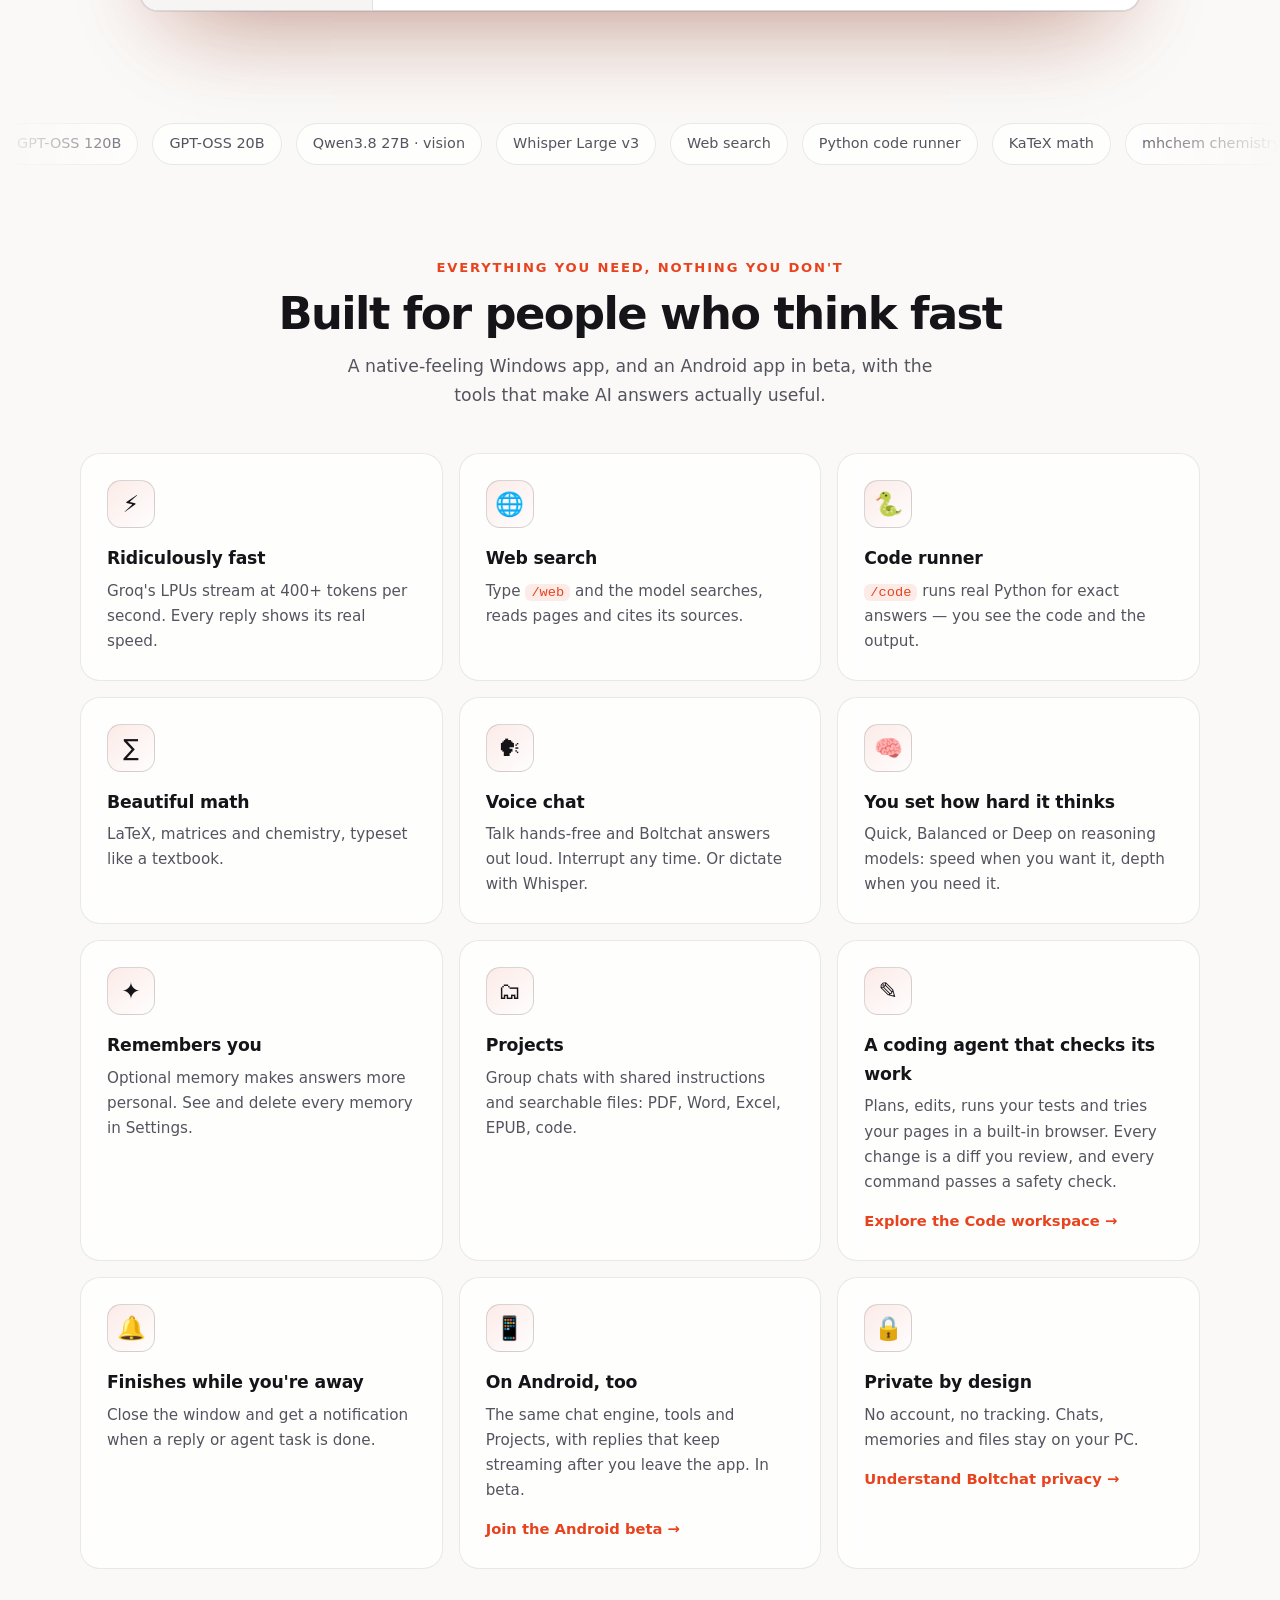
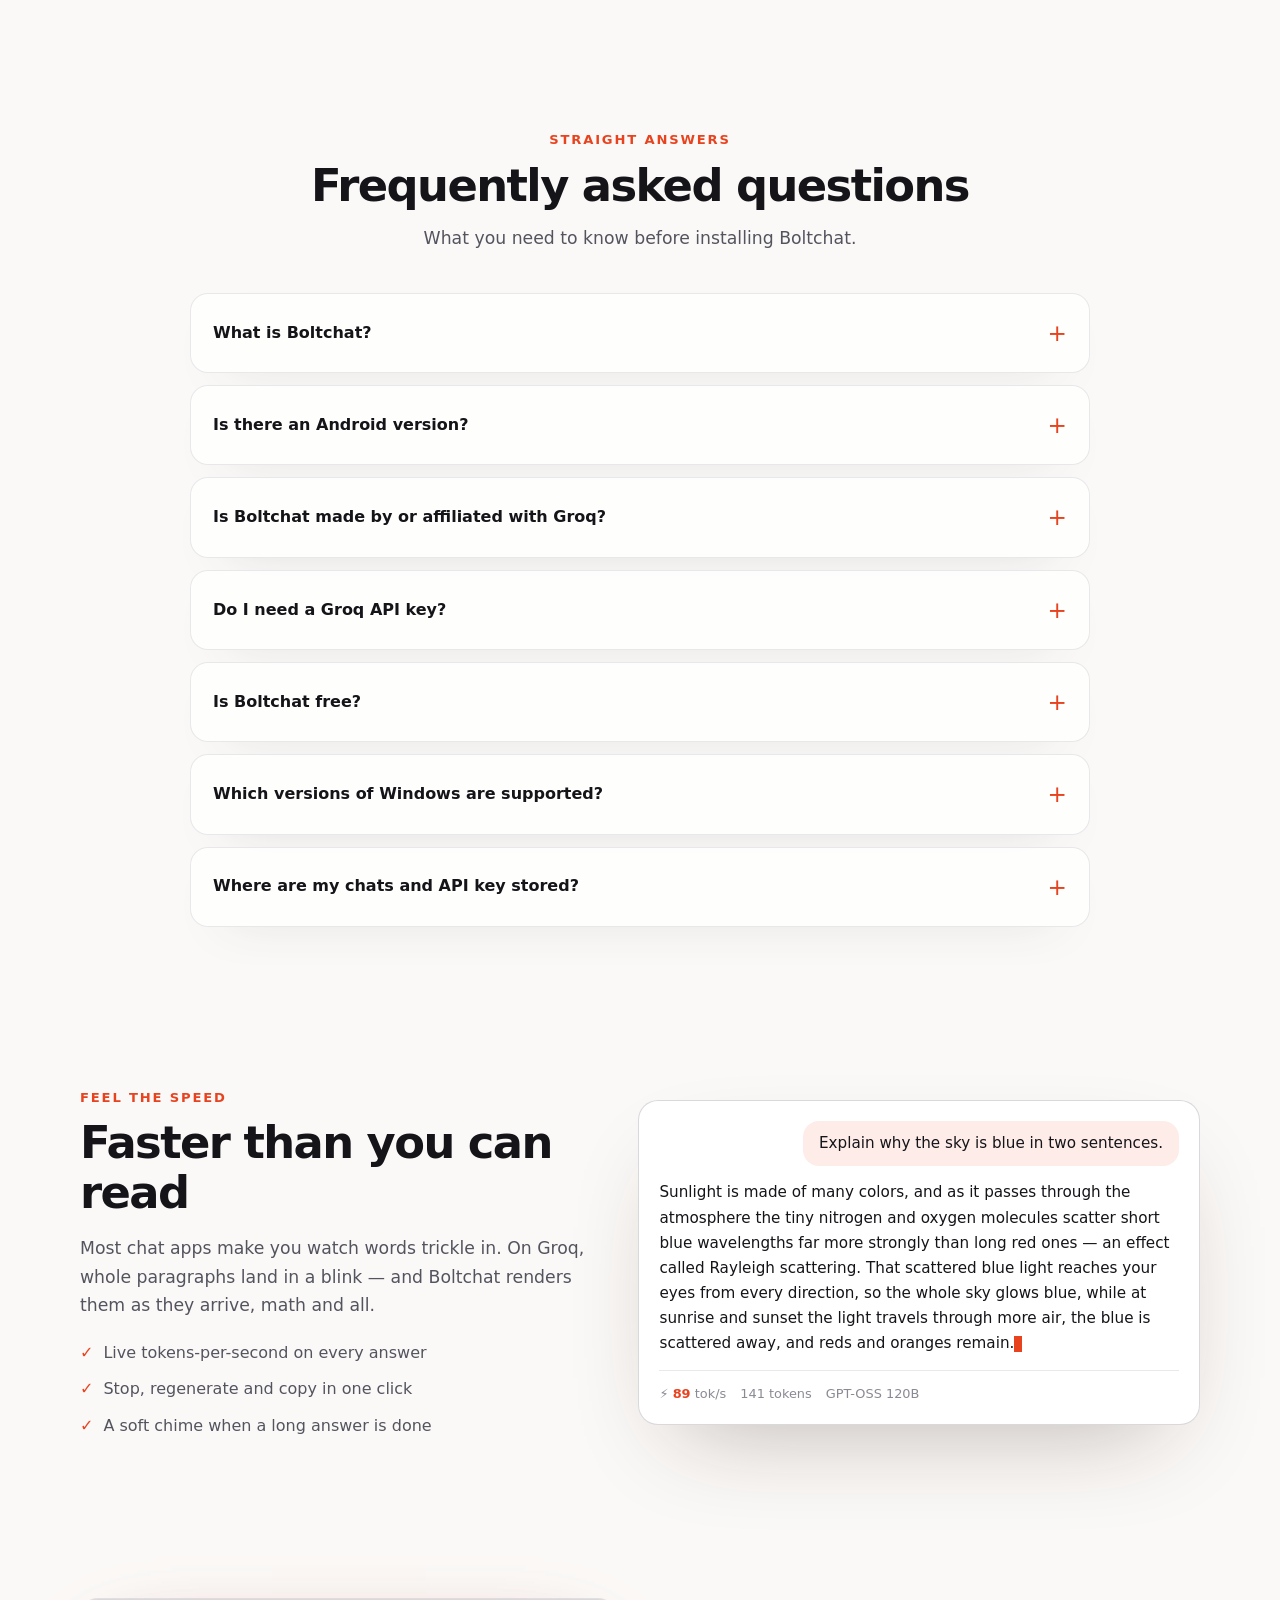
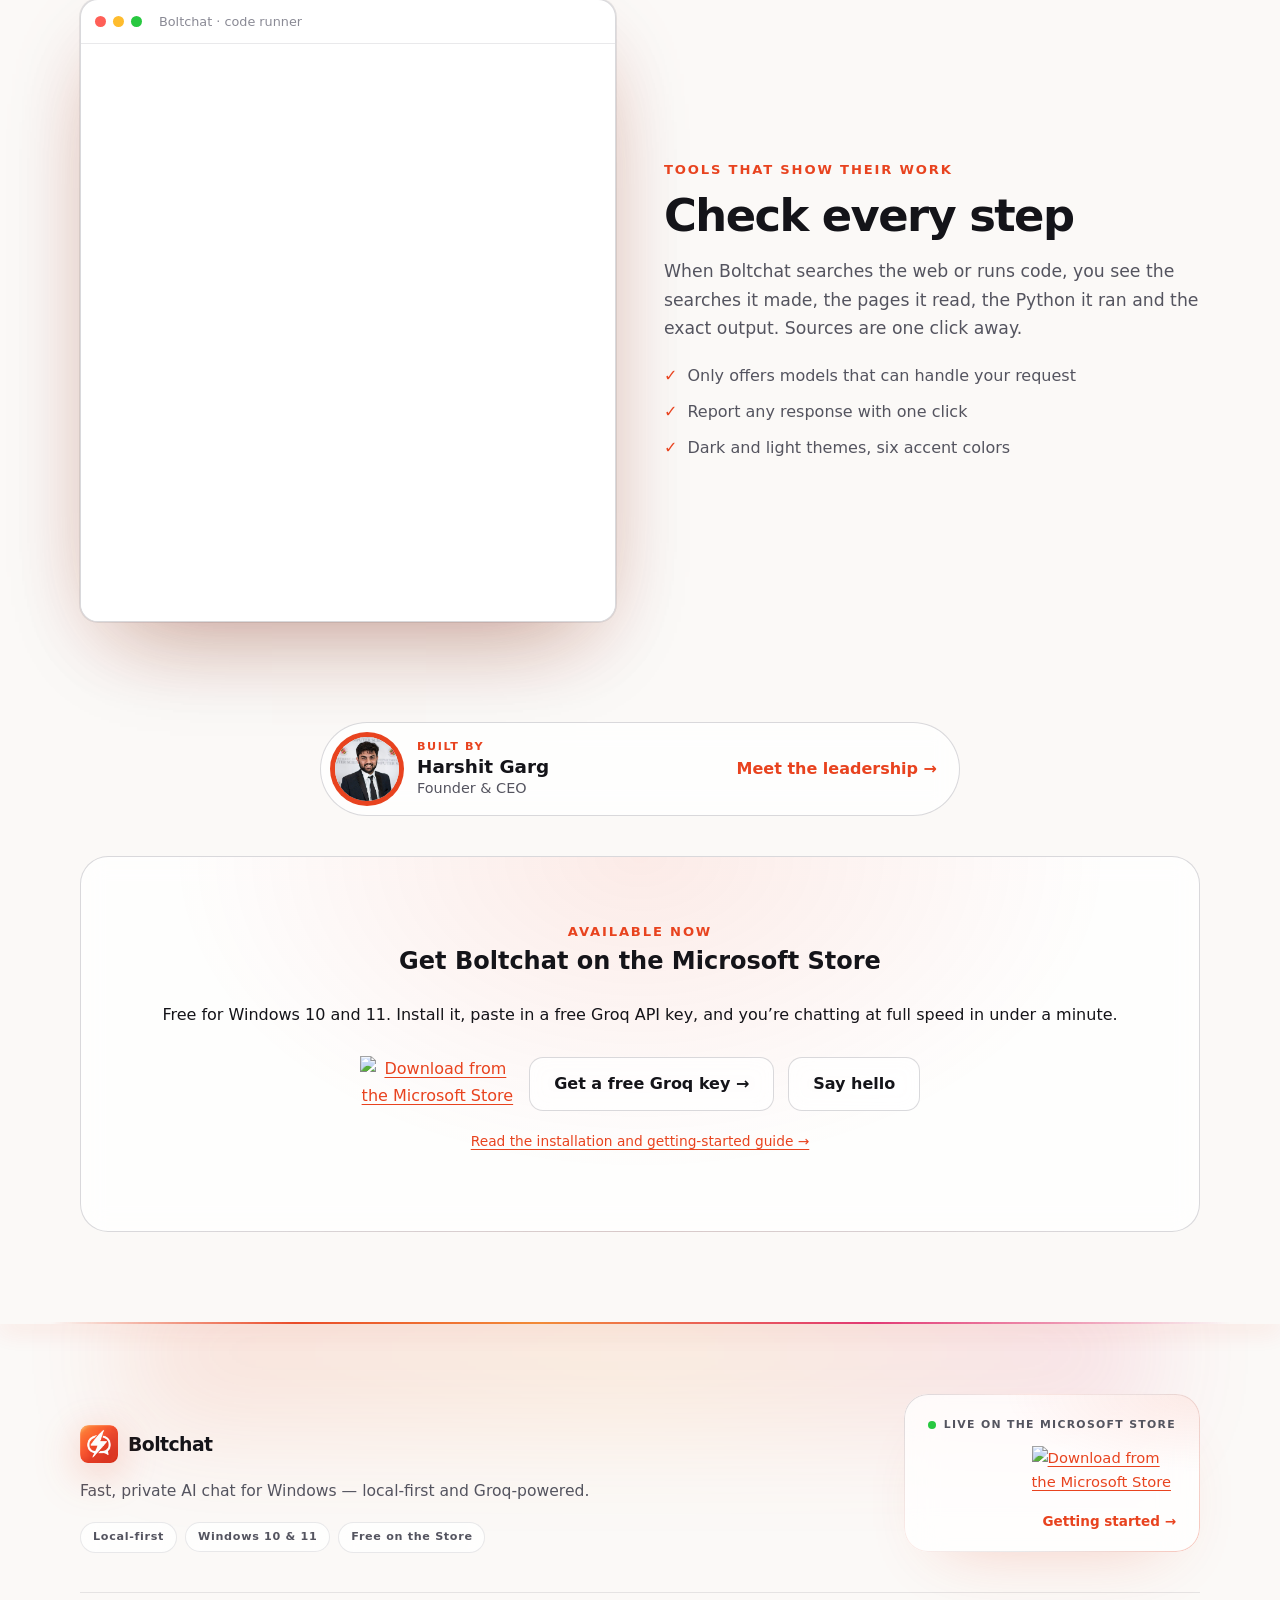
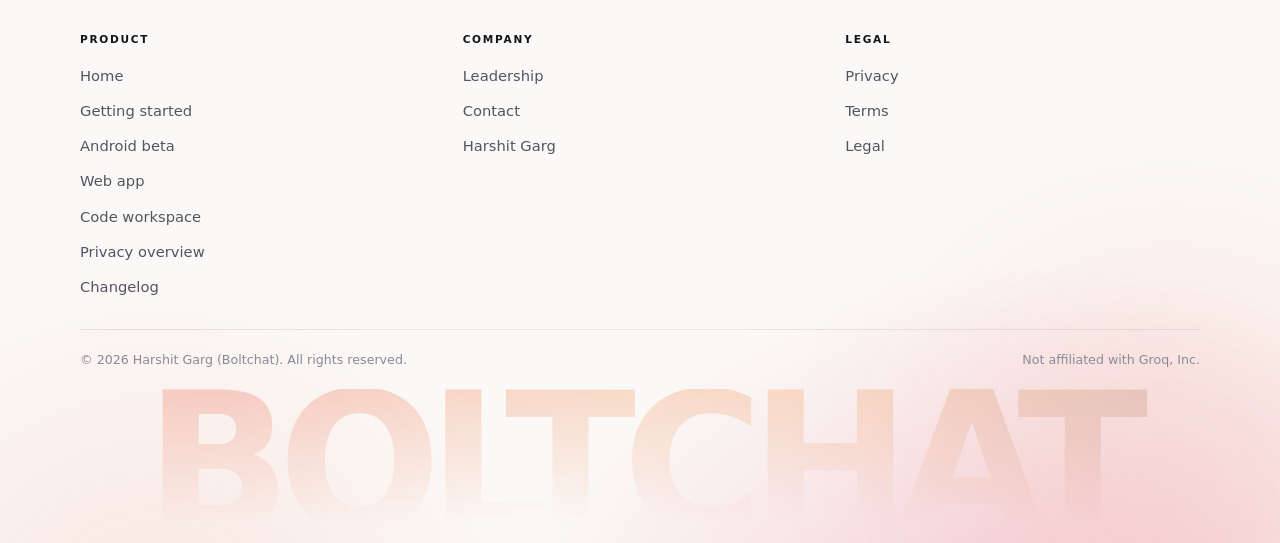
==== commit 3d5649db: "Use a neutral browser CTA with subtle accent interaction" ====
--- a/index.html
+++ b/index.html
@@ -127,7 +127,7 @@
         <p class="lede reveal" style="--d: .12s">Boltchat is a focused app for models available through Groq, on Windows, in your browser, and now in beta on Android. Answers stream in faster than you can read — with web search, a code runner, beautiful math, voice chat, adjustable thinking, Projects and an optional memory built in.</p>
         <div class="cta reveal" style="--d: .2s">
           <a class="store-badge" href="https://apps.microsoft.com/detail/9NXXLRNBMWG0" rel="noopener"><picture><source srcset="https://get.microsoft.com/images/en-us%20light.svg" media="(prefers-color-scheme: light)"><img src="https://get.microsoft.com/images/en-us%20dark.svg" width="200" height="72" alt="Download from the Microsoft Store"></picture></a>
-          <a class="btn primary" href="chat.html">Use it in your browser →</a>
+          <a class="btn browser-cta" href="chat.html"><svg width="18" height="18" viewBox="0 0 24 24" fill="none" stroke="currentColor" stroke-width="1.7" stroke-linecap="round" stroke-linejoin="round" aria-hidden="true"><rect x="3" y="4" width="18" height="16" rx="3"/><path d="M3 9h18M7 6.5h.01M10 6.5h.01"/></svg>Open web app <span aria-hidden="true">→</span></a>
         </div>
         <div class="cta-more reveal" style="--d: .23s">
           <a href="android.html">Android beta <span aria-hidden="true">→</span></a>
--- a/style.css
+++ b/style.css
@@ -358,41 +358,86 @@
 .hero .lede { color: var(--muted); font-size: 1.2em; max-width: 640px; margin: 0 auto 34px; }
 .cta { display: inline-flex; flex-wrap: wrap; gap: 14px; justify-content: center; }
 .hero .cta .btn { height: 48px; padding: 0 24px; }
+.browser-cta {
+  background: var(--bg-solid);
+  border-color: var(--border-strong);
+  box-shadow: 0 4px 12px rgba(0, 0, 0, 0.08);
+}
+.browser-cta > svg { color: var(--muted); flex-shrink: 0; }
+.browser-cta > span { margin-left: 8px; color: var(--muted); transition: transform 0.2s, color 0.2s; }
+.browser-cta:hover, .browser-cta:focus-visible {
+  background: var(--bg-elev);
+  border-color: var(--accent);
+  box-shadow: 0 6px 20px -12px var(--glow);
+}
+.browser-cta:hover > span, .browser-cta:focus-visible > span { color: var(--accent); transform: translateX(3px); }
+@media (prefers-reduced-motion: reduce) {
+  .browser-cta, .browser-cta > span { transition: none; }
+  .browser-cta:hover, .browser-cta:hover > span, .browser-cta:focus-visible > span { transform: none; }
+}
 /* Secondary hero links: quieter than the two main ways in */
 .cta-more {
   display: flex; flex-wrap: wrap; align-items: center; justify-content: center;
-  gap: 6px 18px;
+  gap: 10px;
   margin-top: 22px;
 }
 .cta-more a {
-  display: inline-flex; align-items: center; gap: 6px;
-  padding: 6px 4px;
-  color: var(--muted, var(--text));
+  display: inline-flex; align-items: center; gap: 12px;
+  min-height: 44px;
+  padding: 7px 9px 7px 17px;
+  color: var(--text);
+  background: linear-gradient(120deg, var(--accent-soft), transparent 85%), var(--bg-elev);
+  border: 1px solid color-mix(in srgb, var(--accent) 24%, var(--border));
+  border-radius: 999px;
+  font-size: 0.88rem;
   font-weight: 600;
   text-decoration: none;
-  border-bottom: 1px solid transparent;
-  transition: color 0.2s, border-color 0.2s;
-}
-.cta-more a span { transition: transform 0.2s; }
-.cta-more a:hover { color: var(--text); border-bottom-color: var(--accent); }
+  transition: background 0.2s, border-color 0.2s, box-shadow 0.2s;
+}
+.cta-more a span {
+  display: grid; place-items: center;
+  width: 28px; height: 28px;
+  border-radius: 50%;
+  background: var(--accent-soft);
+  color: var(--accent);
+  font-size: 1rem;
+  transition: transform 0.2s;
+}
+.cta-more a:hover, .cta-more a:focus-visible {
+  border-color: var(--accent);
+  background: var(--accent-soft);
+  box-shadow: 0 4px 20px -10px var(--glow);
+}
 .cta-more a[href^="#"]:hover span { transform: translateY(2px); }
 .cta-more a:not([href^="#"]):hover span { transform: translateX(3px); }
-.cta-more .sep { width: 4px; height: 4px; border-radius: 50%; background: var(--faint); }
+.cta-more .sep { display: none; }
+@media (prefers-reduced-motion: reduce) {
+  .cta-more a, .cta-more a span { transition: none; }
+  .cta-more a:hover span { transform: none; }
+}
 .fine { color: var(--faint); font-size: 0.86em; margin-top: 18px; }
 .cta-more + .fine { margin-top: 10px; }
 
-/* Screenshot in a window frame; tilts upright as it scrolls into view (see site.js) */
-.stage { perspective: 1400px; margin: 64px auto 0; max-width: 1000px; }
+/* Screenshot in a window frame; the hero one fades in over a glow that blooms behind it */
+.stage { position: relative; isolation: isolate; margin: 64px auto 0; max-width: 1000px; }
+.stage::before {
+  content: "";
+  position: absolute; inset: 6% 8% 30%;
+  z-index: -1;
+  background: radial-gradient(closest-side, var(--glow), transparent);
+  filter: blur(48px);
+  opacity: 0;
+  animation: stage-glow 1.8s 0.35s ease-out forwards;
+}
+.stage .window { animation: window-in 0.9s 0.25s ease-out both; }
+@keyframes window-in { from { opacity: 0; } }
+@keyframes stage-glow { 60% { opacity: 1; } to { opacity: 0.7; } }
 .window {
-  --tilt: 18deg;
-  transform: rotateX(var(--tilt)) scale(0.96);
-  transform-origin: 50% 0;
   border-radius: 18px;
   border: 1px solid var(--border-strong);
   background: var(--bg-solid);
   box-shadow: var(--shadow), 0 0 0 1px var(--border), 0 30px 90px -30px var(--glow);
   overflow: hidden;
-  transition: transform 0.1s linear;
 }
 .window-bar { display: flex; align-items: center; gap: 7px; padding: 11px 14px; border-bottom: 1px solid var(--border); }
 .window-bar i { width: 11px; height: 11px; border-radius: 50%; background: var(--border-strong); }
@@ -486,7 +531,6 @@
 .demo-stats b { color: var(--accent); }
 
 .split { display: grid; grid-template-columns: 1fr 1fr; gap: 48px; align-items: center; }
-.split .window { --tilt: 0deg; transform: none; }
 .checks { list-style: none; padding: 0; margin: 20px 0 0; display: grid; gap: 10px; }
 .checks li { display: flex; gap: 10px; color: var(--muted); }
 .checks li::before { content: "✓"; color: var(--accent); font-weight: 800; }
@@ -542,8 +586,8 @@
 .final h2 { margin-top: 0; }
 
 /* Scroll reveal (site.js adds .in) */
-.reveal { opacity: 0; transform: translateY(26px); transition: opacity 0.8s cubic-bezier(0.2, 0.8, 0.2, 1), transform 0.8s cubic-bezier(0.2, 0.8, 0.2, 1); transition-delay: var(--d, 0s); }
-.reveal.in { opacity: 1; transform: none; }
+.reveal { opacity: 0; transition: opacity 0.7s ease-out; transition-delay: var(--d, 0s); }
+.reveal.in { opacity: 1; }
 
 /* ---------- Legal pages ---------- */
 .doc-hero { padding: 72px 0 36px; text-align: center; }
@@ -1151,8 +1195,8 @@
 
 @media (prefers-reduced-motion: reduce) {
   *, *::before, *::after { animation: none !important; transition: none !important; }
-  .reveal { opacity: 1; transform: none; }
-  .window { transform: none !important; }
+  .reveal { opacity: 1; }
+  .stage::before { opacity: 0.7; }
 }
 
 /* ---------- Contact ---------- */
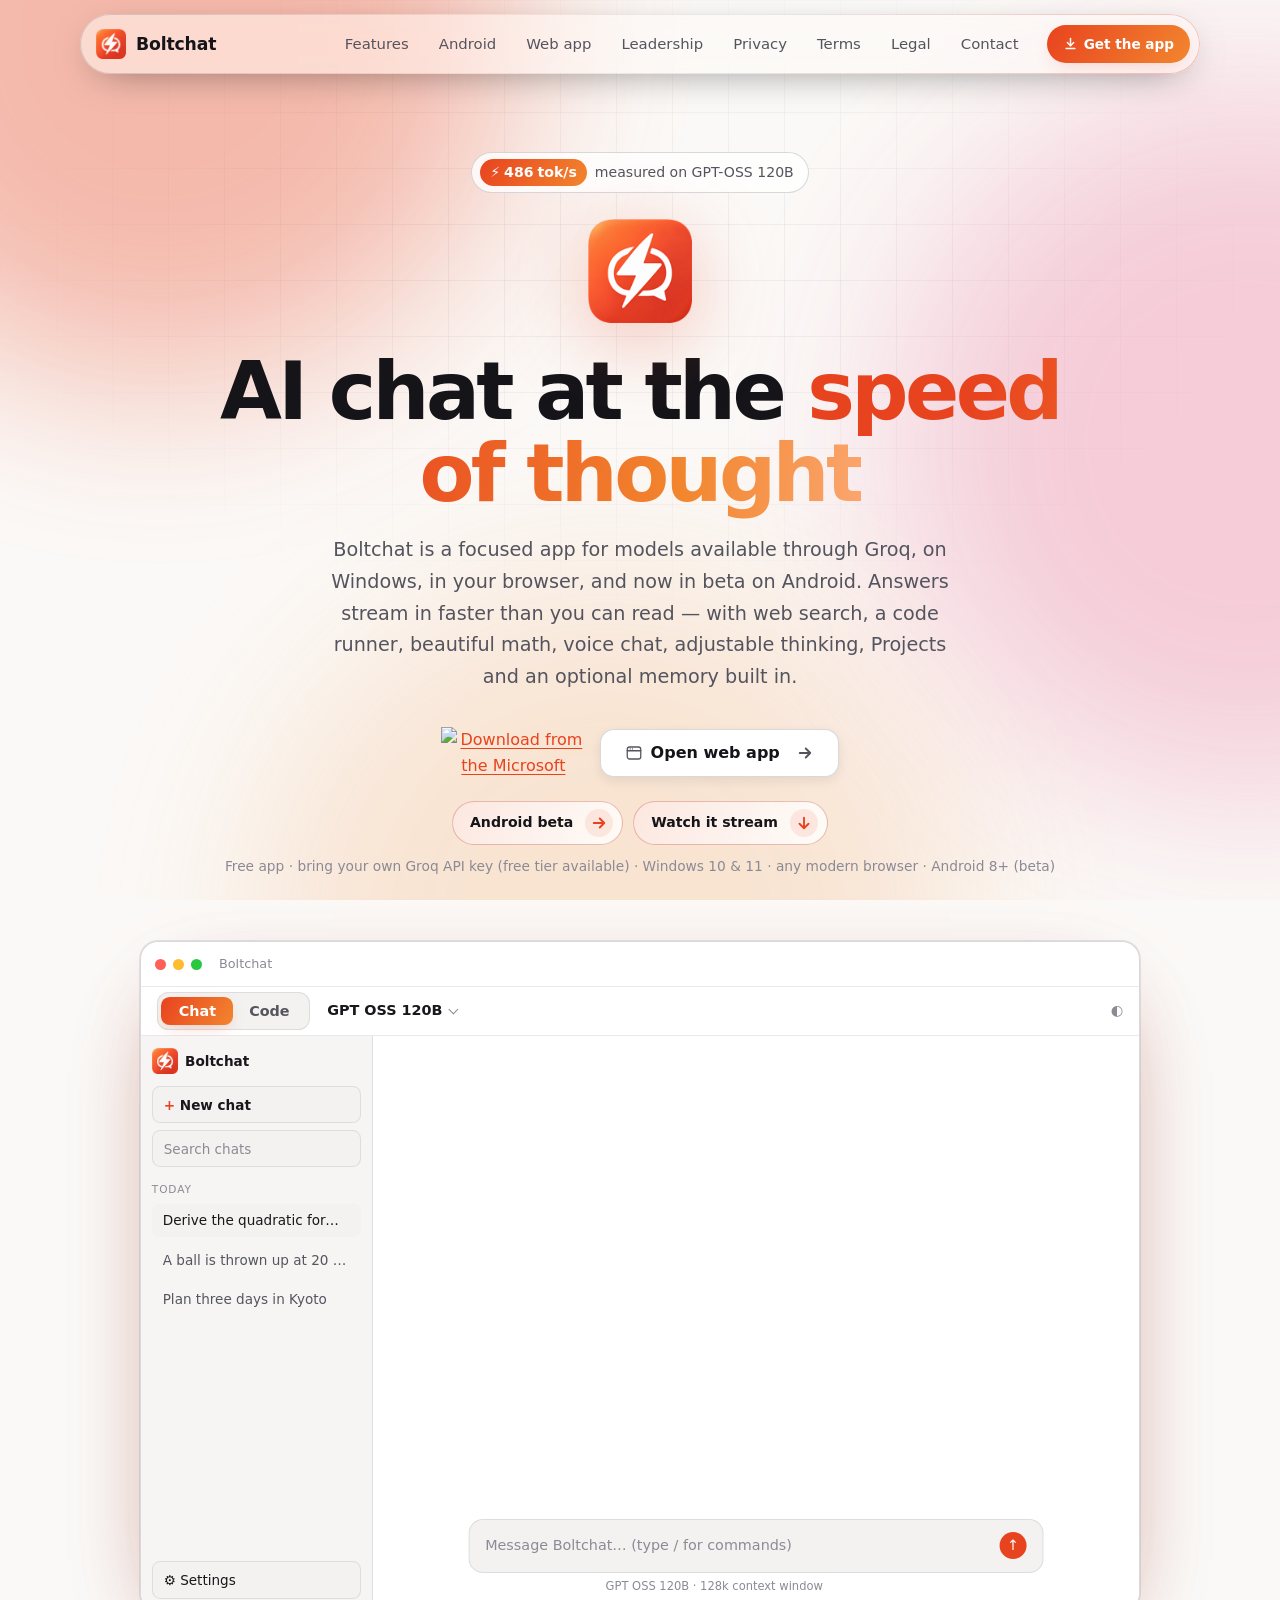
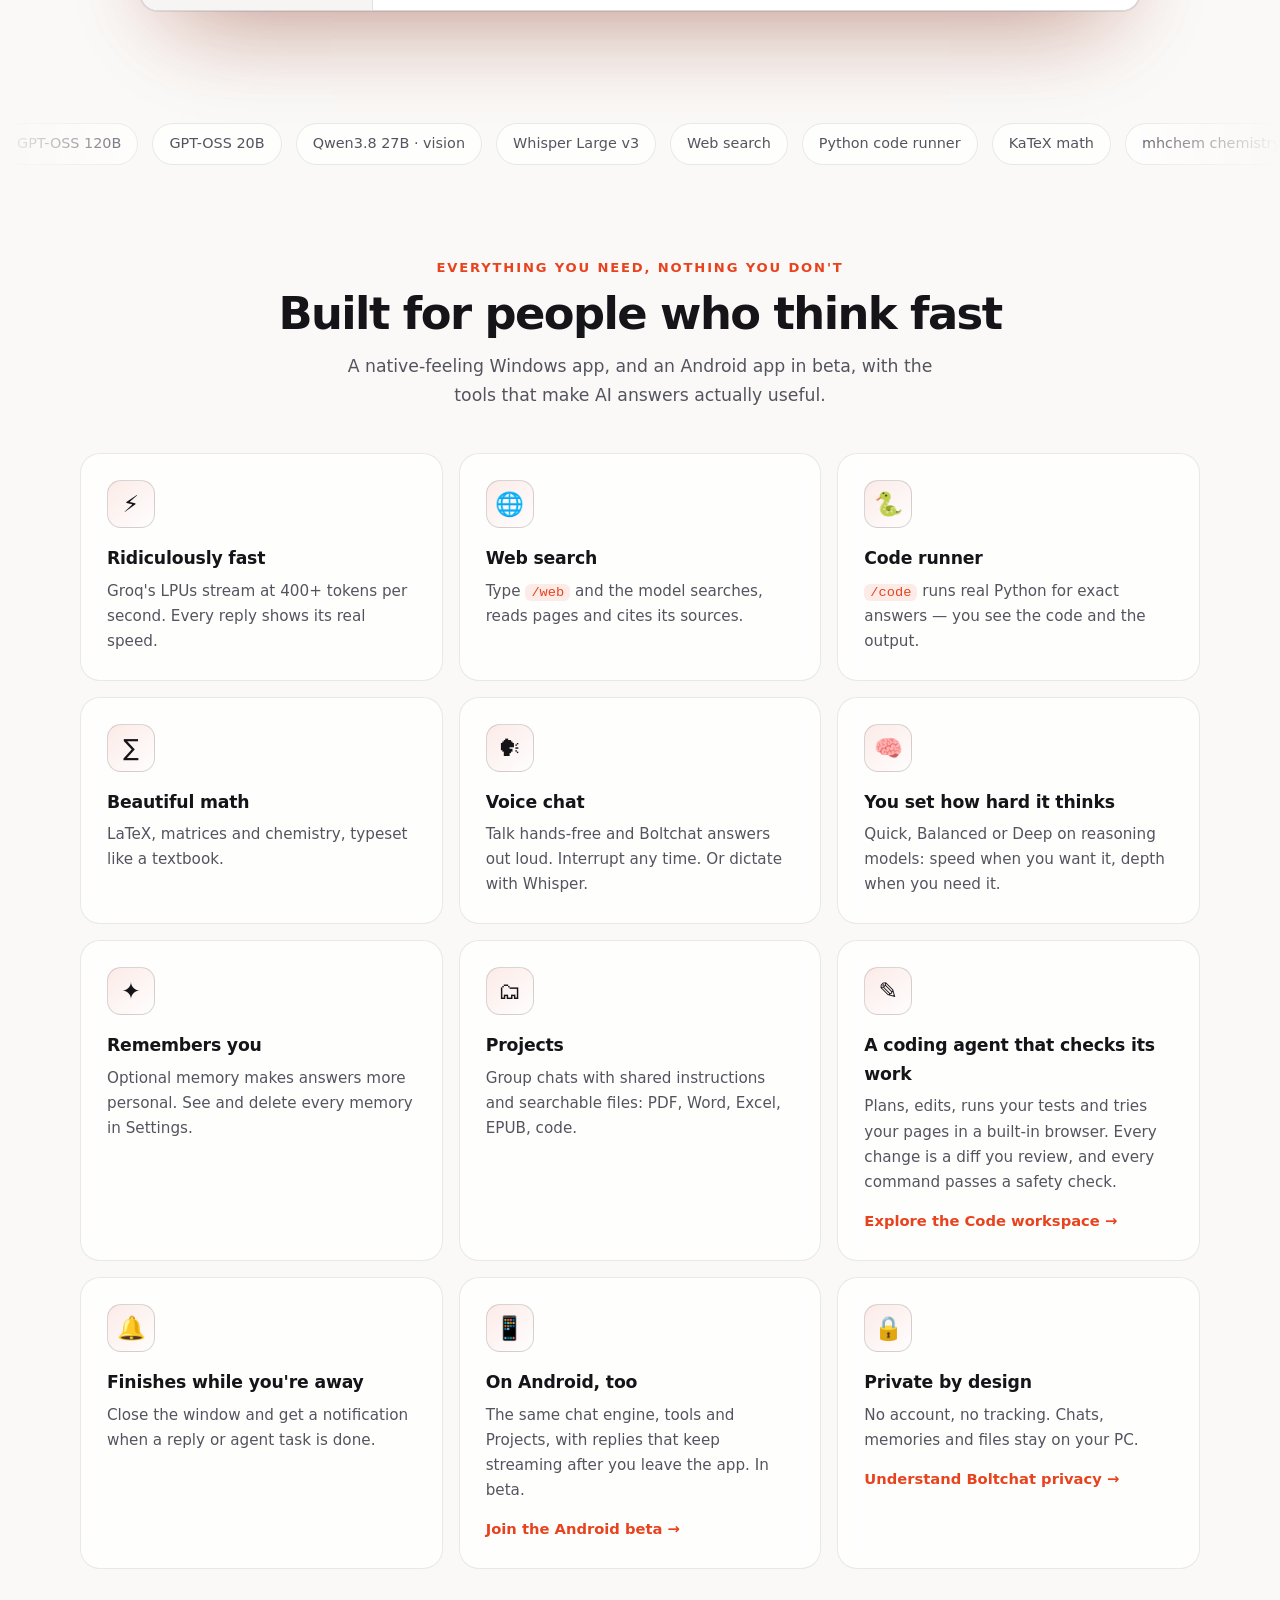
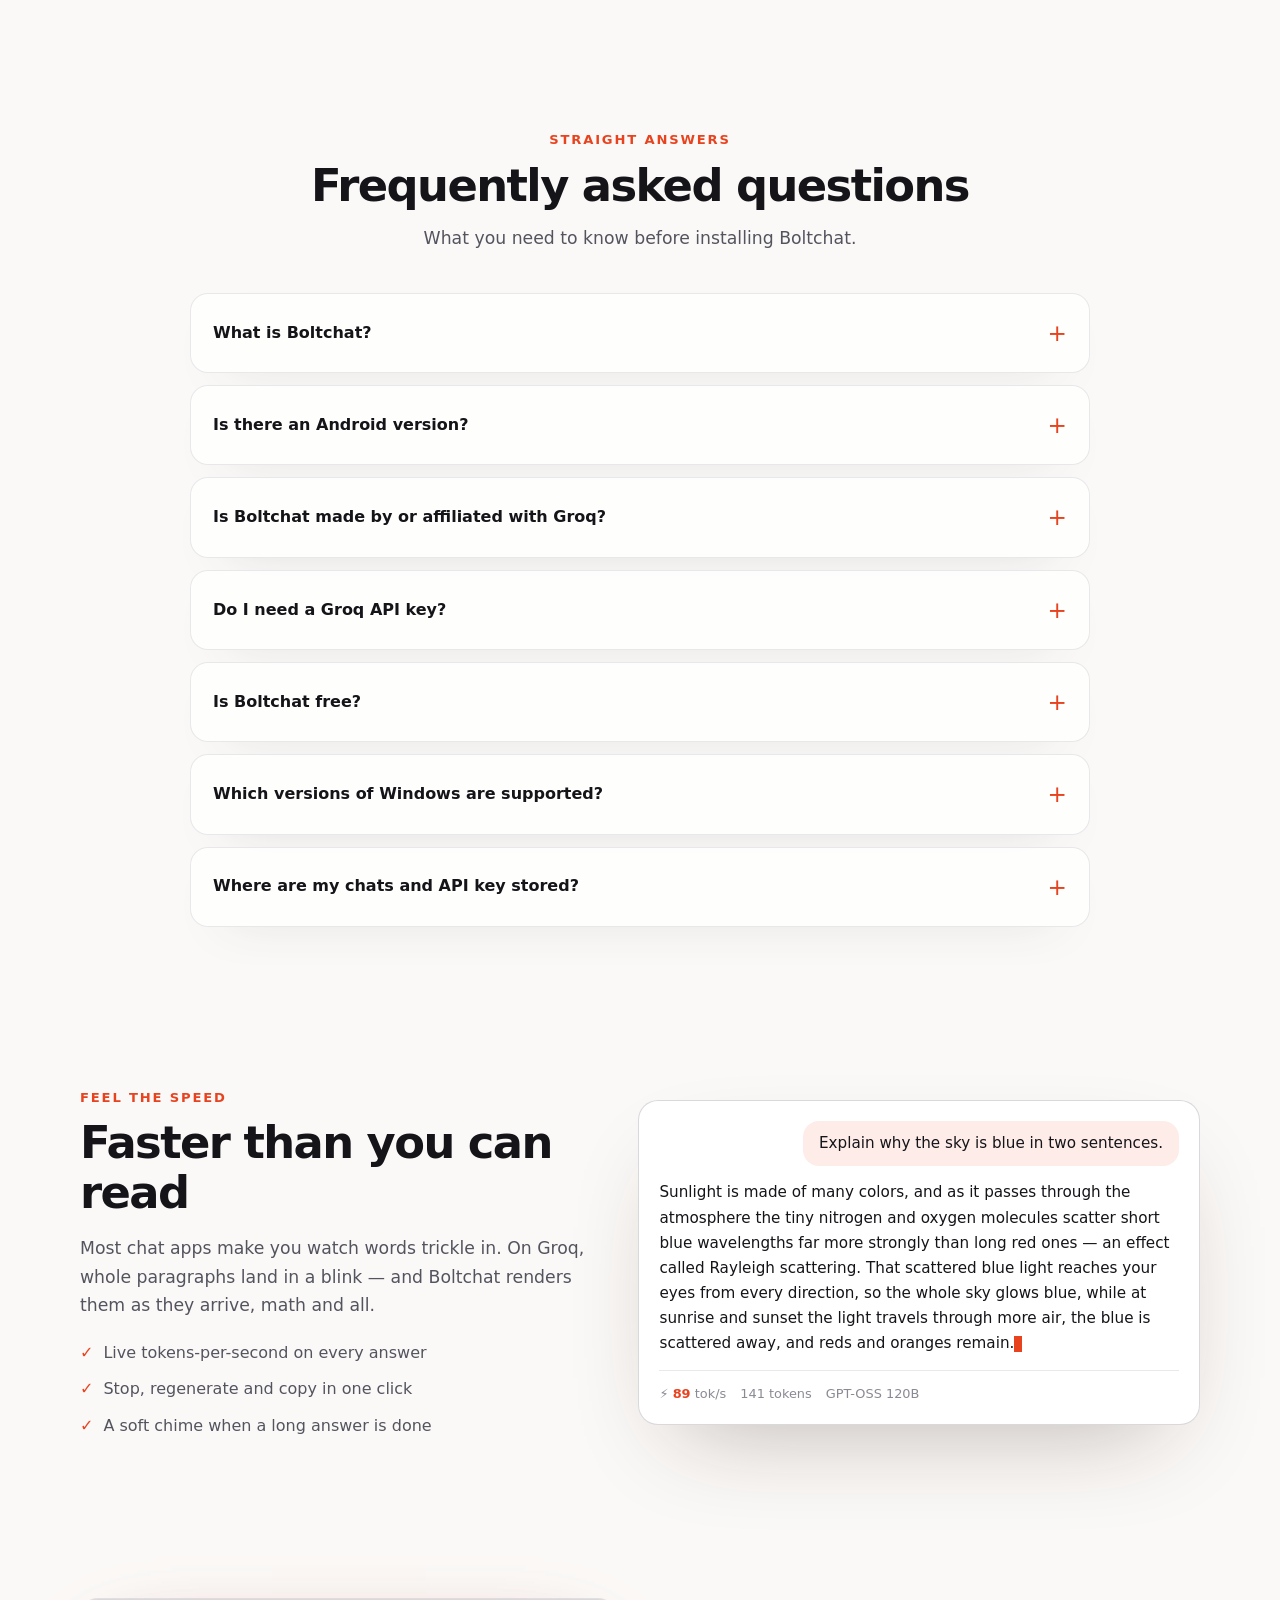
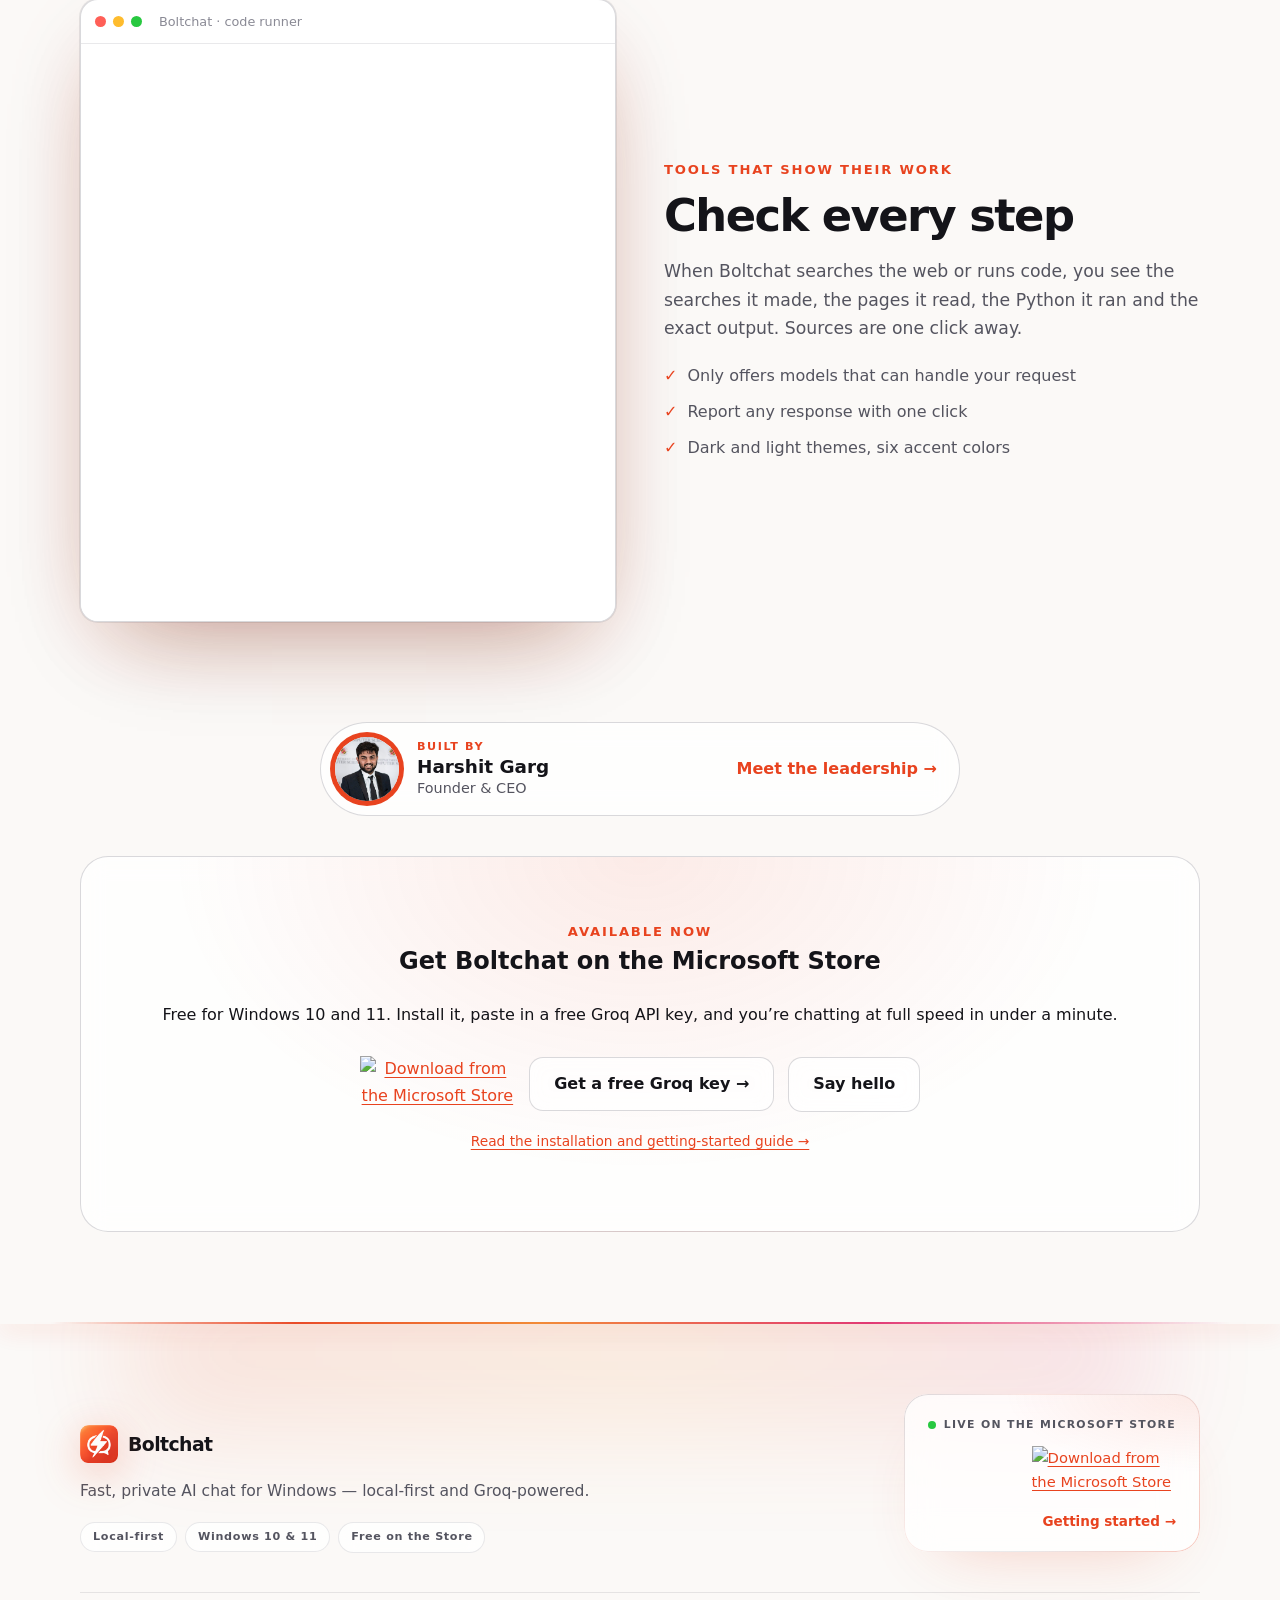
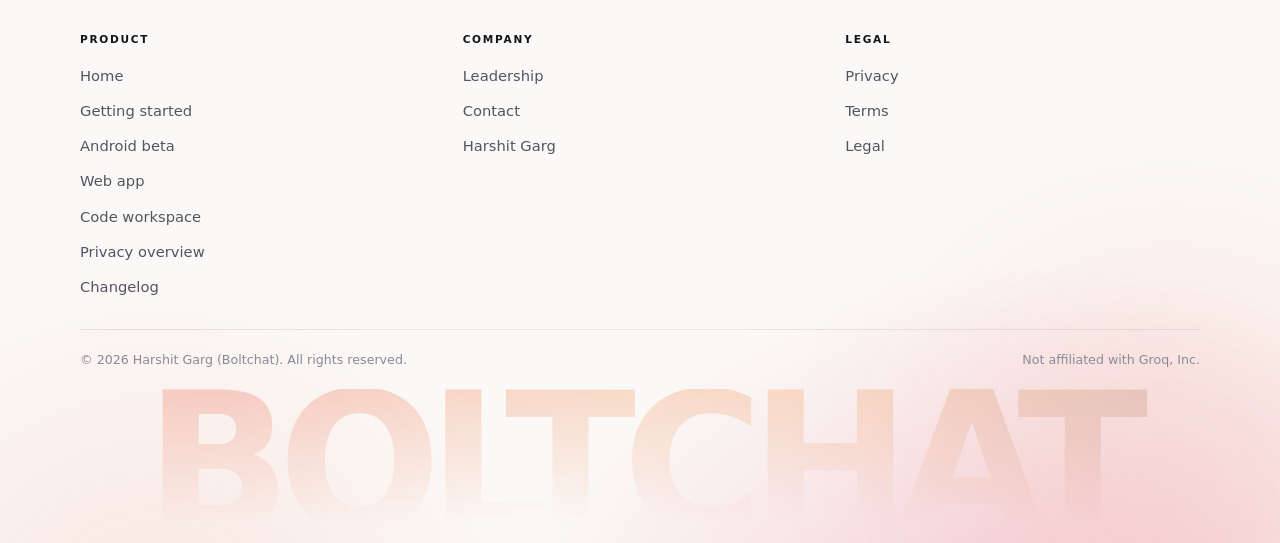
==== commit f0bff423: "Replace thin text arrows with consistent bold SVG icons" ====
--- a/index.html
+++ b/index.html
@@ -127,12 +127,12 @@
         <p class="lede reveal" style="--d: .12s">Boltchat is a focused app for models available through Groq, on Windows, in your browser, and now in beta on Android. Answers stream in faster than you can read — with web search, a code runner, beautiful math, voice chat, adjustable thinking, Projects and an optional memory built in.</p>
         <div class="cta reveal" style="--d: .2s">
           <a class="store-badge" href="https://apps.microsoft.com/detail/9NXXLRNBMWG0" rel="noopener"><picture><source srcset="https://get.microsoft.com/images/en-us%20light.svg" media="(prefers-color-scheme: light)"><img src="https://get.microsoft.com/images/en-us%20dark.svg" width="200" height="72" alt="Download from the Microsoft Store"></picture></a>
-          <a class="btn browser-cta" href="chat.html"><svg width="18" height="18" viewBox="0 0 24 24" fill="none" stroke="currentColor" stroke-width="1.7" stroke-linecap="round" stroke-linejoin="round" aria-hidden="true"><rect x="3" y="4" width="18" height="16" rx="3"/><path d="M3 9h18M7 6.5h.01M10 6.5h.01"/></svg>Open web app <span aria-hidden="true">→</span></a>
+          <a class="btn browser-cta" href="chat.html"><svg width="18" height="18" viewBox="0 0 24 24" fill="none" stroke="currentColor" stroke-width="1.7" stroke-linecap="round" stroke-linejoin="round" aria-hidden="true"><rect x="3" y="4" width="18" height="16" rx="3"/><path d="M3 9h18M7 6.5h.01M10 6.5h.01"/></svg>Open web app <span aria-hidden="true"><svg class="cta-arrow" viewBox="0 0 24 24"><path d="M5 12h14m-6-6 6 6-6 6"/></svg></span></a>
         </div>
         <div class="cta-more reveal" style="--d: .23s">
-          <a href="android.html">Android beta <span aria-hidden="true">→</span></a>
+          <a href="android.html">Android beta <span aria-hidden="true"><svg class="cta-arrow" viewBox="0 0 24 24"><path d="M5 12h14m-6-6 6 6-6 6"/></svg></span></a>
           <span class="sep" aria-hidden="true"></span>
-          <a href="#demo">Watch it stream <span aria-hidden="true">↓</span></a>
+          <a href="#demo">Watch it stream <span aria-hidden="true"><svg class="cta-arrow" viewBox="0 0 24 24"><path d="M12 5v14m-6-6 6 6 6-6"/></svg></span></a>
         </div>
         <p class="fine reveal" style="--d: .26s">Free app · bring your own Groq API key (free tier available) · Windows 10 &amp; 11 · any modern browser · Android 8+ (beta)</p>
 
--- a/style.css
+++ b/style.css
@@ -364,6 +364,15 @@
   box-shadow: 0 4px 12px rgba(0, 0, 0, 0.08);
 }
 .browser-cta > svg { color: var(--muted); flex-shrink: 0; }
+.cta-arrow {
+  display: block;
+  width: 18px; height: 18px;
+  fill: none;
+  stroke: currentColor;
+  stroke-width: 2.5;
+  stroke-linecap: round;
+  stroke-linejoin: round;
+}
 .browser-cta > span { margin-left: 8px; color: var(--muted); transition: transform 0.2s, color 0.2s; }
 .browser-cta:hover, .browser-cta:focus-visible {
   background: var(--bg-elev);
